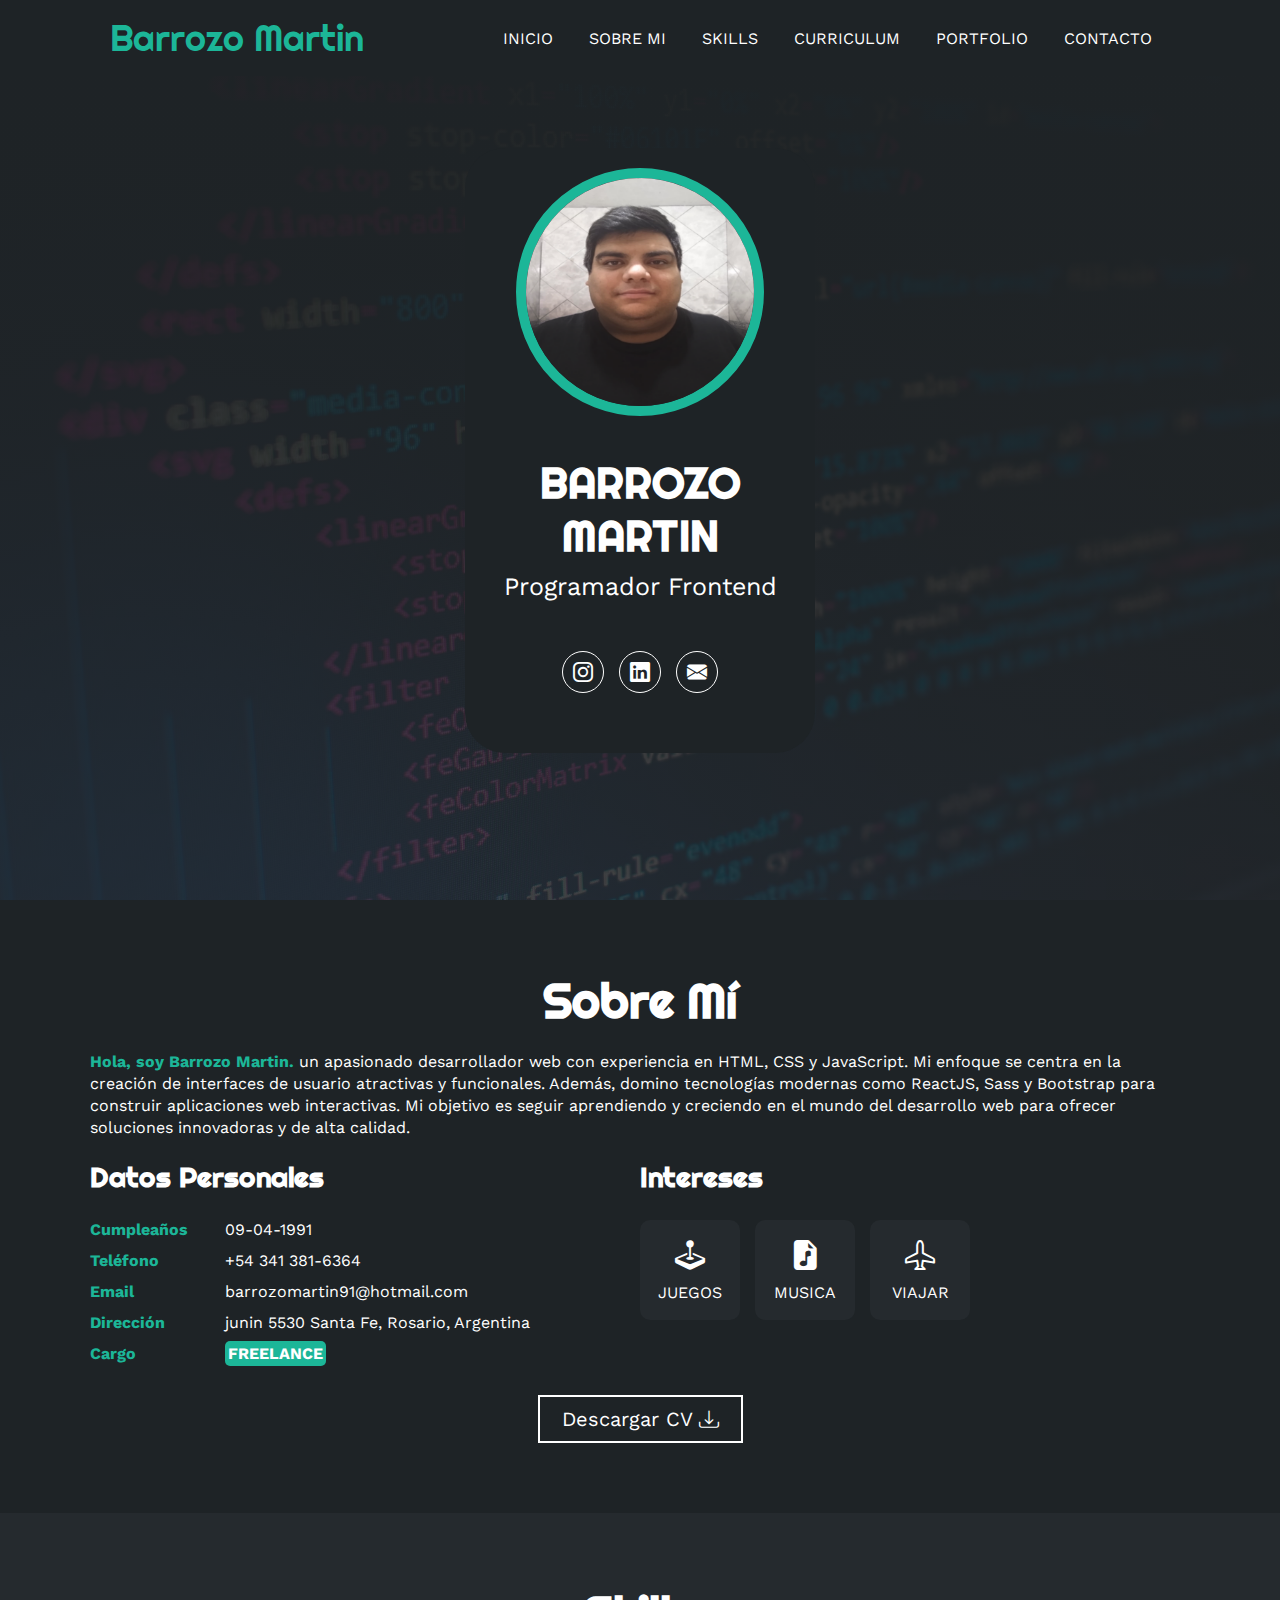
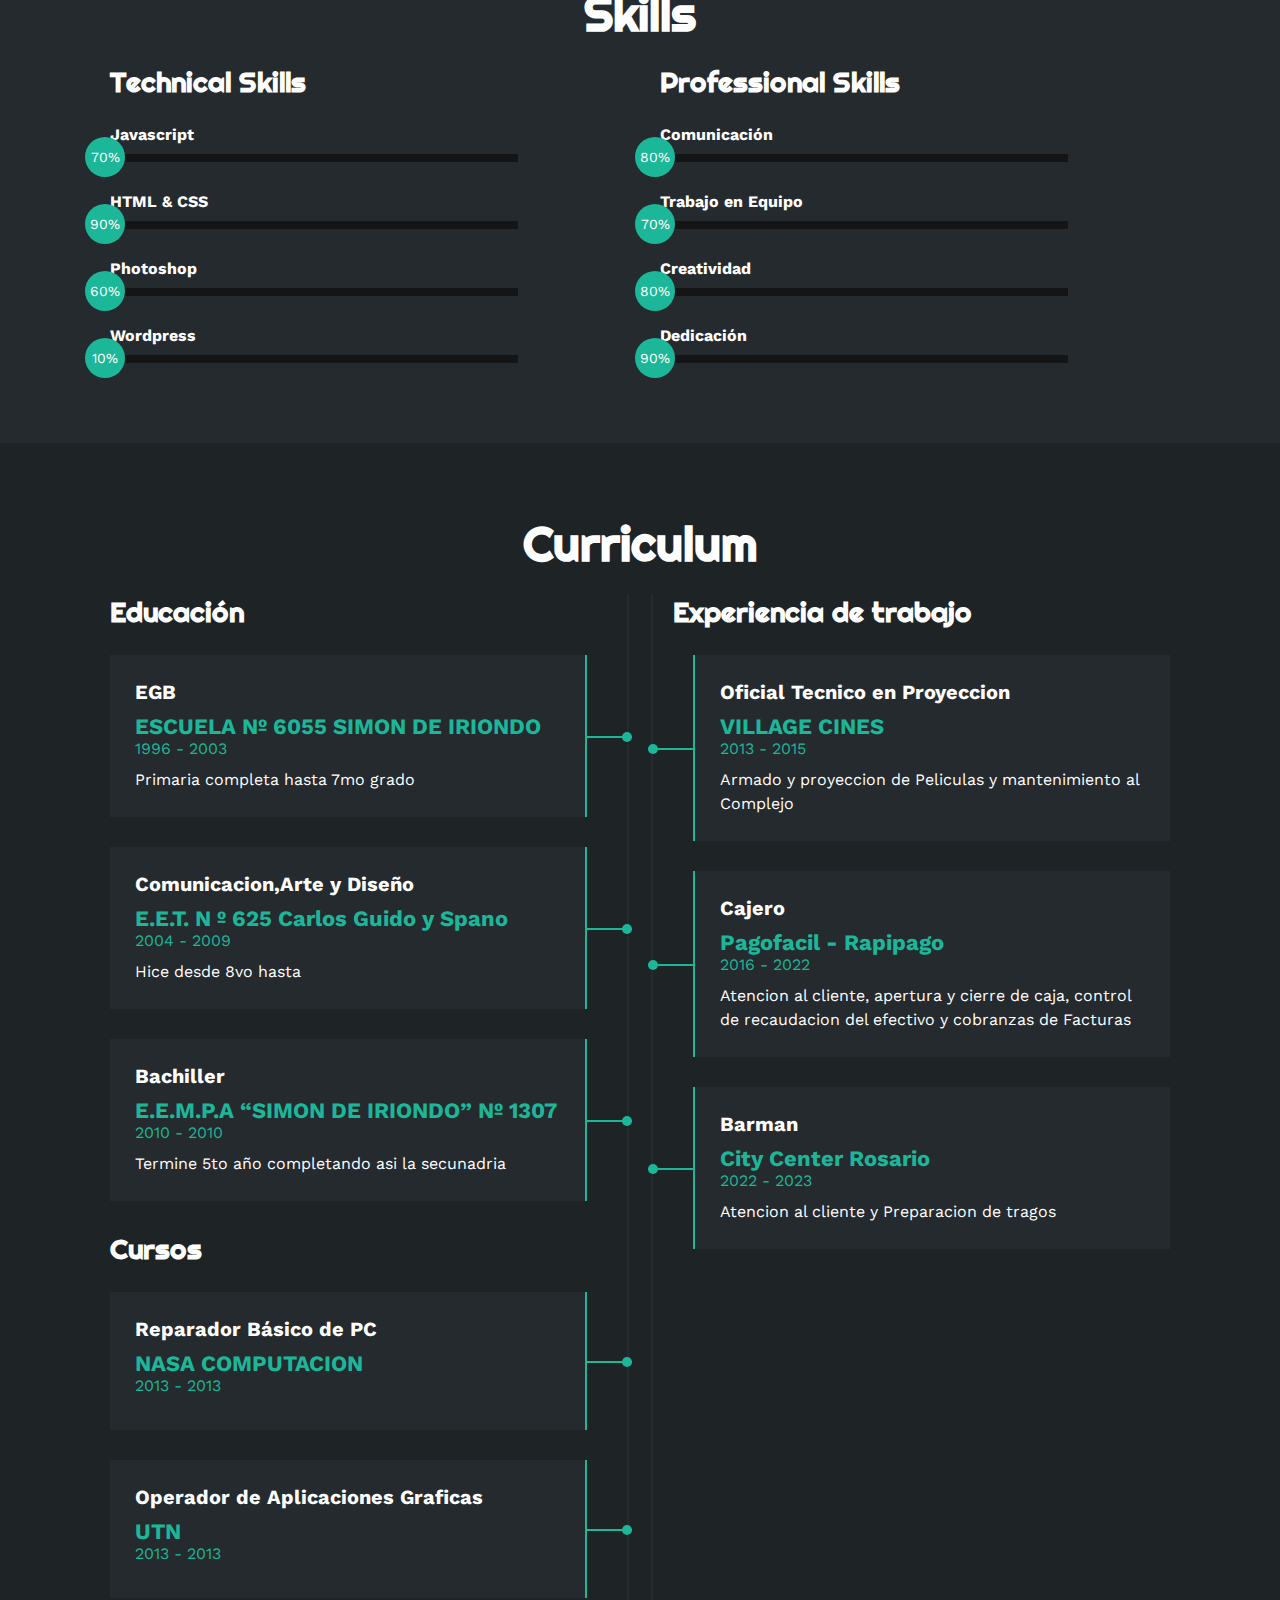
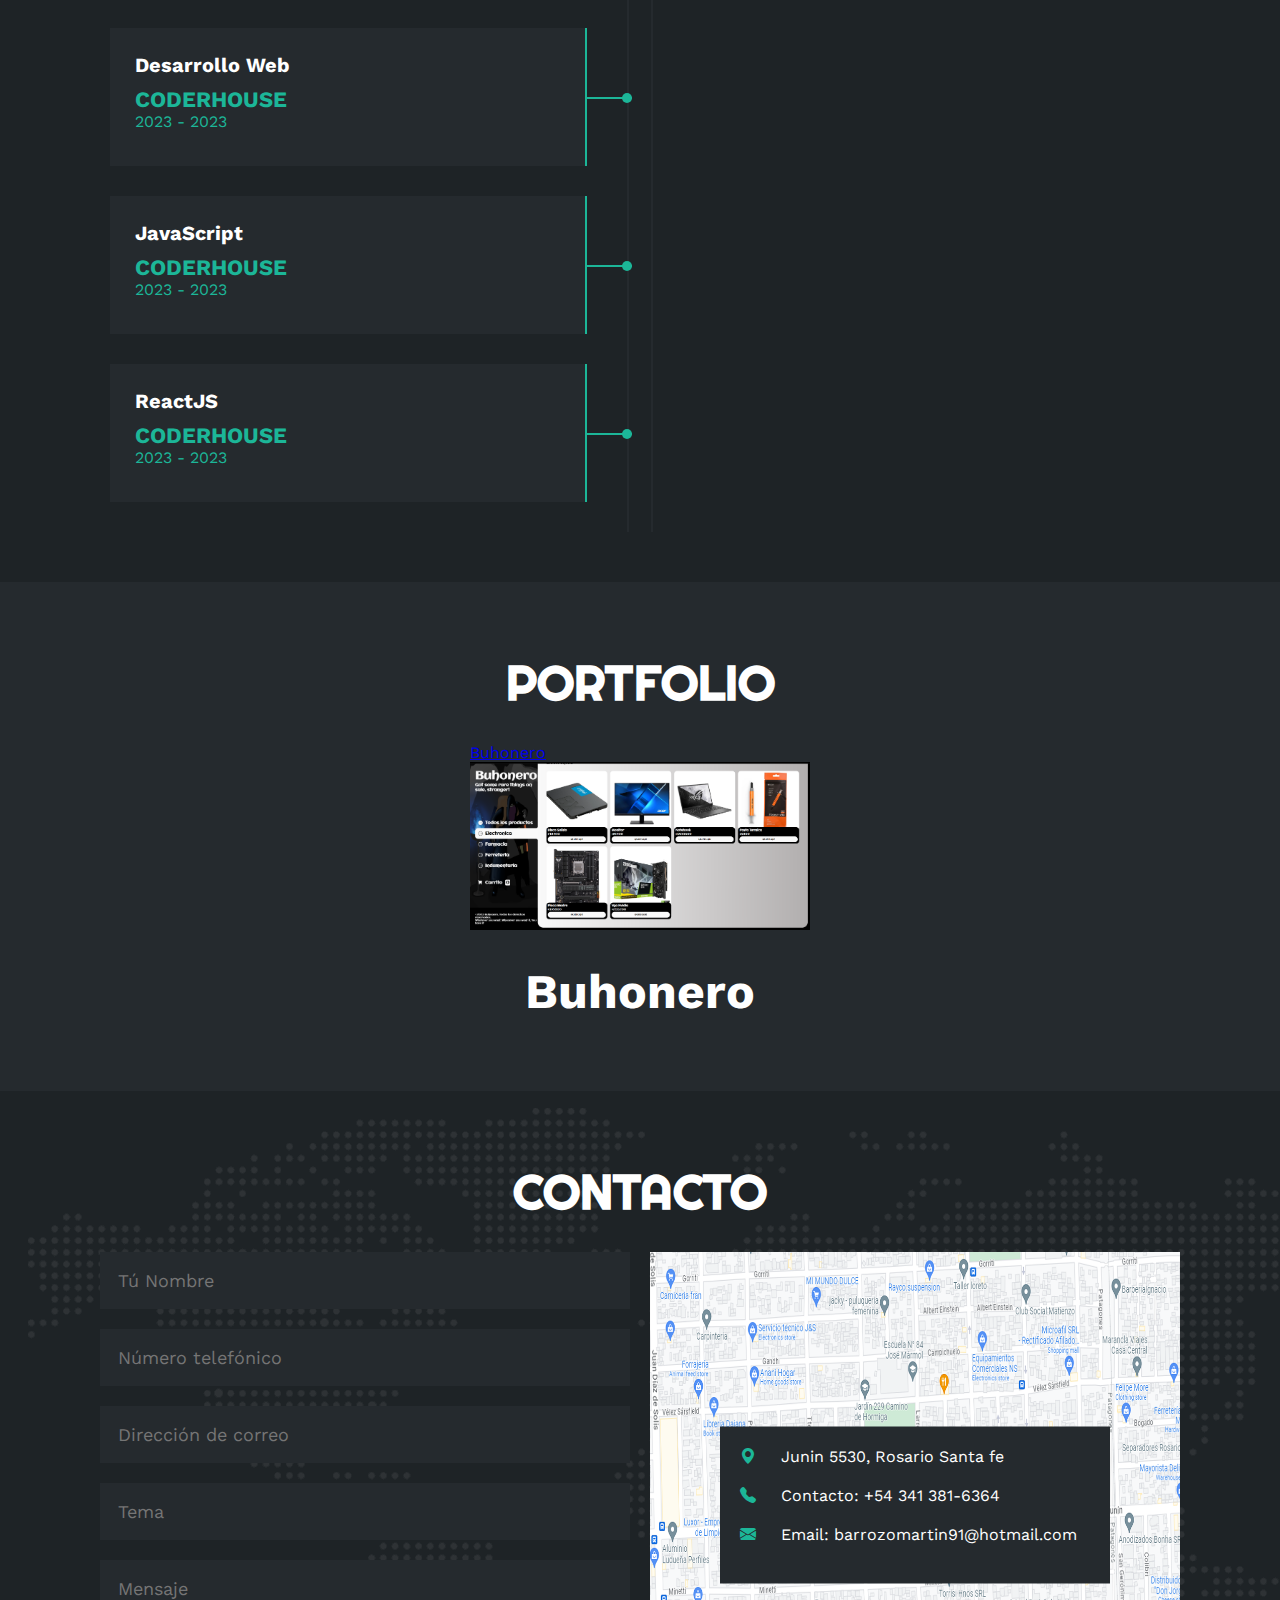
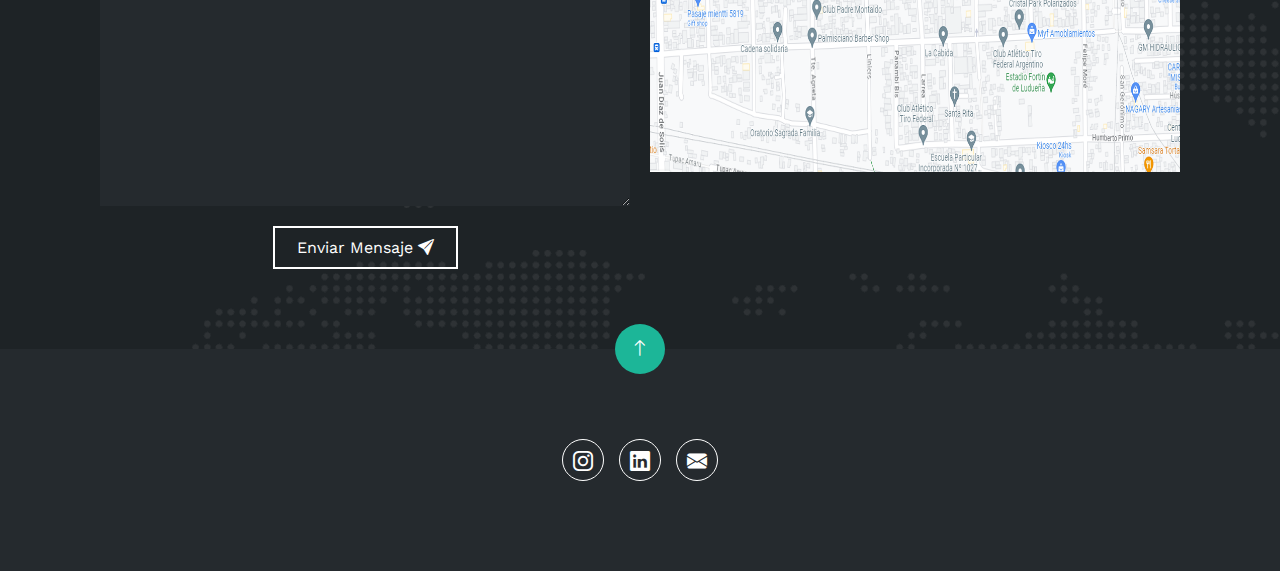
==== index.html @ acef8a57 "Add link Portfolio" ====
<!DOCTYPE html>
<html lang="es">
<head>
    <meta charset="UTF-8">
    <meta http-equiv="X-UA-Compatible" content="IE=edge">
    <meta name="viewport" content="width=device-width, initial-scale=1.0">
    <link rel="stylesheet" href="https://cdn.jsdelivr.net/npm/bootstrap-icons@1.11.1/font/bootstrap-icons.css">
    <title>Portfolio | Barrozo Martin</title>
    <link rel="stylesheet" href="estilo.css">
</head>
<body>
    <!-- MENU ENCABEZADO -->
    <div class="contenedor-header">
        <header>
            <div class="logo">
                <a href="#">Barrozo Martin</a>
            </div>
            <nav id="nav">
                <ul>
                    <li><a href="#inicio" onclick="seleccionar()">INICIO</a></li>
                    <li><a href="#sobremi" onclick="seleccionar()">SOBRE MI</a></li>
                    <li><a href="#skills" onclick="seleccionar()">SKILLS</a></li>
                    <li><a href="#curriculum" onclick="seleccionar()">CURRICULUM</a></li>
                    <li><a href="#portfolio" onclick="seleccionar()">PORTFOLIO</a></li>
                    <li><a href="#contacto" onclick="seleccionar()">CONTACTO</a></li>
                </ul>
            </nav>
            <div class="nav-responsive" onclick="mostrarOcultarMenu()">
                <i class="bi bi-list"></i>
            </div>
        </header>
    </div>

    <!-- SECCION INICIO -->
    <section id="inicio" class="inicio">
        <div class="contenido-banner">
            <div class="contenedor-img">
                <img src="images/Perfil/foto.png" alt="">
            </div>
            <h1>BARROZO MARTIN</h1>
            <h2>Programador Frontend</h2>
            <div class="redes">
                <a href="https://www.instagram.com/barrozo.martin91/?igshid=OGQ5ZDc2ODk2ZA%3D%3D"><i class="bi bi-instagram"></i></a>
                <a href="https://www.linkedin.com/in/martin-barrozo-b44217213/"><i class="bi bi-linkedin"></i></a>
                <a href="mailto:barrozomartin91@hotmail.com"><i class="bi bi-envelope-fill"></i></a>
            </div>
        </div>
    </section>

    <!-- SECCION SOBRE MI -->
    <section id="sobremi" class="sobremi">
        <div class="contenido-seccion">
            <h2>Sobre Mí</h2>
    
            <p>
                <span>Hola, soy Barrozo Martin.</span> un apasionado desarrollador web con experiencia en HTML, CSS y JavaScript. Mi enfoque se centra en la creación de interfaces de usuario atractivas y funcionales. 
                Además, domino tecnologías modernas como ReactJS, Sass y Bootstrap para construir aplicaciones web interactivas. 
                Mi objetivo es seguir aprendiendo y creciendo en el mundo del desarrollo web para ofrecer soluciones innovadoras y de alta calidad.
              </p>
            <div class="fila">
                <!-- datos personales -->
                <div class="col">
                    <h3>Datos Personales</h3>
                    <ul>
                        <li>
                            <strong>Cumpleaños</strong>
                            09-04-1991
                        </li>
                        <li>
                            <strong>Teléfono</strong>
                            +54 341 381-6364
                        </li>
                        <li>
                            <strong>Email</strong>
                            barrozomartin91@hotmail.com
                        </li>
                        <li>
                            <strong>Dirección</strong>
                            junin 5530 Santa Fe, Rosario, Argentina
                        </li>
                        <li>
                            <strong>Cargo</strong>
                            <span>FREELANCE</span>
                        </li>
                    </ul>
                </div>

                <!-- intereses -->
                <div class="col">
                    <h3>Intereses</h3>
                    <div class="contenedor-intereses">
                        <div class="interes">
                            <i class="bi bi-joystick"></i>
                            <span>JUEGOS</span>
                        </div>
                        <div class="interes">
                            <i class="bi bi-file-earmark-music-fill"></i>
                            <span>MUSICA</span>
                        </div>
                        <div class="interes">
                            <i class="bi bi-airplane"></i>
                            <span>VIAJAR</span>
                        </div>
                        
                    </div>
                </div>
            </div>
            <button>
                <a href="./source/CURRICULUM VITAE BARROZO MARTIN.pdf" download=""> Descargar CV <i class="bi bi-download"></i></a>
                <span class="overlay"></span>
            </button>
        </div>
    </section>

    <!-- SECCION SKILLS -->
    <section class="skills" id="skills">
        <div class="contenido-seccion">
            <h2>Skills</h2>
            <div class="fila">
                <!-- Technical Skill -->

                
                <div class="col">
                    <h3>Technical Skills</h3>
                    <div class="skill">
                        <span>Javascript</span>
                        <div class="barra-skill">
                            <div class="progreso" data-porcentaje="70">
                                <span>70%</span>
                            </div>
                        </div>
                    </div>
                    <div class="skill">
                        <span>HTML & CSS</span>
                        <div class="barra-skill">
                            <div class="progreso" data-porcentaje="90">
                                <span>90%</span>
                            </div>
                        </div>
                    </div>
                    <div class="skill">
                        <span>Photoshop</span>
                        <div class="barra-skill">
                            <div class="progreso" data-porcentaje="60">
                                <span>60%</span>
                            </div>
                        </div>
                    </div>
                    <div class="skill">
                        <span>Wordpress</span>
                        <div class="barra-skill">
                            <div class="progreso" data-porcentaje="10">
                                <span>10%</span>
                            </div>
                        </div>
                    </div>

                </div>
                <!-- Professional Skills -->
                <div class="col">
                    <h3>Professional Skills</h3>
                    <div class="skill">
                        <span>Comunicación</span>
                        <div class="barra-skill">
                            <div class="progreso" data-porcentaje="80">
                                <span>80%</span>
                            </div>
                        </div>
                    </div>
                    <div class="skill">
                        <span>Trabajo en Equipo</span>
                        <div class="barra-skill">
                            <div class="progreso" data-porcentaje="70">
                                <span>70%</span>
                            </div>
                        </div>
                    </div>
                    <div class="skill">
                        <span>Creatividad</span>
                        <div class="barra-skill">
                            <div class="progreso" data-porcentaje="80">
                                <span>80%</span>
                            </div>
                        </div>
                    </div>
                    <div class="skill">
                        <span>Dedicación</span>
                        <div class="barra-skill">
                            <div class="progreso" data-porcentaje="90">
                                <span>90%</span>
                            </div>
                        </div>
                    </div>
                </div>
            </div>
        </div>
    </section>

    <!-- SECCION CURRICULUM -->
    <section id="curriculum" class="curriculum">
        <div class="contenido-seccion">
            <h2>Curriculum</h2>
            <div class="fila">
                <div class="col izquierda">
                    <h3>Educación</h3>
                    <div class="item izq">
                        <h4>EGB</h4>
                        <span class="casa">ESCUELA Nº 6055 SIMON DE IRIONDO</span>
                        <span class="fecha">1996 - 2003</span>
                        <p>Primaria completa hasta 7mo grado</p>
                        <div class="conectori">
                            <div class="circuloi"></div>
                        </div>
                    </div>
                    <div class="item izq">
                        <h4>Comunicacion,Arte y Diseño</h4>
                        <span class="casa">E.E.T. N º 625 Carlos Guido y Spano</span>
                        <span class="fecha">2004 - 2009</span>
                        <p>Hice desde 8vo hasta</p>
                        <div class="conectori">
                            <div class="circuloi"></div>
                        </div>
                    </div>
                    <div class="item izq">
                        <h4>Bachiller</h4>
                        <span class="casa">E.E.M.P.A “SIMON DE IRIONDO” Nº 1307</span>
                        <span class="fecha">2010 - 2010</span>
                        <p>Termine 5to año completando asi la secunadria</p>
                        <div class="conectori">
                            <div class="circuloi"></div>
                        </div>
                    </div>
                    <h3>Cursos</h3>
                    <div class="item izq">
                        <h4>Reparador Básico de PC</h4>
                        <span class="casa">NASA COMPUTACION</span>
                        <span class="fecha">2013 - 2013</span>
                        <div class="conectori">
                            <div class="circuloi"></div>
                        </div>
                    </div>

                    <div class="item izq">
                        <h4>Operador de Aplicaciones Graficas</h4>
                        <span class="casa">UTN</span>
                        <span class="fecha">2013 - 2013</span>
                        <div class="conectori">
                            <div class="circuloi"></div>
                        </div>
                    </div>
                    <div class="item izq">
                        <h4>Desarrollo Web</h4>
                        <span class="casa">CODERHOUSE</span>
                        <span class="fecha">2023 - 2023</span>
                        <div class="conectori">
                            <div class="circuloi"></div>
                        </div>
                    </div>
                    <div class="item izq">
                        <h4>JavaScript</h4>
                        <span class="casa">CODERHOUSE</span>
                        <span class="fecha">2023 - 2023</span>
                        <div class="conectori">
                            <div class="circuloi"></div>
                        </div>
                    </div>
                    <div class="item izq">
                        <h4>ReactJS</h4>
                        <span class="casa">CODERHOUSE</span>
                        <span class="fecha">2023 - 2023</span>
                        <div class="conectori">
                            <div class="circuloi"></div>
                        </div>
                    </div>
                </div>

                <div class="col derecha">
                    <h3>Experiencia de trabajo</h3>
                    <div class="item der">
                        <h4>Oficial Tecnico en Proyeccion</h4>
                        <span class="casa">VILLAGE CINES</span>
                        <span class="fecha">2013 - 2015</span>
                        <p>Armado y proyeccion de Peliculas y
                            mantenimiento al Complejo</p>
                        <div class="conectord">
                            <div class="circulod"></div>
                        </div>
                    </div>
                    <div class="item der">
                        <h4>Cajero</h4>
                        <span class="casa">Pagofacil - Rapipago</span>
                        <span class="fecha">2016 - 2022</span>
                        <p>Atencion al cliente, apertura y cierre de caja,
                            control de recaudacion del efectivo y
                            cobranzas de Facturas
                        </p>
                        <div class="conectord">
                            <div class="circulod"></div>
                        </div>
                    </div>
                    <div class="item der">
                        <h4>Barman</h4>
                        <span class="casa">City Center Rosario</span>
                        <span class="fecha">2022 - 2023</span>
                        <p>Atencion al cliente y Preparacion de tragos</p>
                        <div class="conectord">
                            <div class="circulod"></div>
                        </div>
                    </div>
                </div>
            </div>
        </div>
    </section>

    <!-- SECCION PORTFOLIO -->
    <section id="portfolio" class="portfolio">
        <div class="contenido-seccion">
            <h2>PORTFOLIO</h2>
            <div class="galeria">
                <div class="proyecto">
                    <a href="http://buhonero.infinityfreeapp.com/">Buhonero</a>
                        <img src="images/portfolio/Buhonero.png" alt="buhonero e-commerce">

                    <div class="overlay">
                        <h3>e-commerce el "Buhonero"</h3>
                        <p>Screen Capture</p>
                    </div>
                </div>
            </div>
            <h2><a href="http://buhonero.infinityfreeapp.com/">Buhonero</a></h2>
        </div>
    </section>
                <!-- <div class="proyecto">
                    <img src="img/p2.jpg" alt="">
                    <div class="overlay">
                        <h3>Diseño Creativo</h3>
                        <p>Fotografía</p>
                    </div>
                </div>
                <div class="proyecto">
                    <img src="img/p3.jpg" alt="">
                    <div class="overlay">
                        <h3>Diseño Creativo</h3>
                        <p>Fotografía</p>
                    </div>
                </div>
                <div class="proyecto">
                    <img src="img/p4.jpg" alt="">
                    <div class="overlay">
                        <h3>Diseño Creativo</h3>
                        <p>Fotografía</p>
                    </div>
                </div>
                <div class="proyecto">
                    <img src="img/p5.jpg" alt="">
                    <div class="overlay">
                        <h3>Diseño Creativo</h3>
                        <p>Fotografía</p>
                    </div>
                </div>
                <div class="proyecto">
                    <img src="img/p6.jpg" alt="">
                    <div class="overlay">
                        <h3>Diseño Creativo</h3>
                        <p>Fotografía</p>
                    </div>
                </div>
            </div>
        </div> >--!
        

    <!-- SECCION CONTACTO -->
    <section id="contacto" class="contacto">
        <div class="contenido-seccion">
            <h2>CONTACTO</h2>
            <div class="fila">
                <!-- Formulario -->
                <div class="col">
                    <input type="text" placeholder="Tú Nombre">
                    <input type="text" placeholder="Número telefónico">
                    <input type="text" placeholder="Dirección de correo">
                    <input type="text" placeholder="Tema">
                    <textarea name="" id="" cols="30" rows="10" placeholder="Mensaje"></textarea>
                    <button>
                        Enviar Mensaje <i class="bi bi-send-fill"></i>
                        <span class="overlay"></span>
                    </button>
                </div>
                <!-- Mapa -->
                <div class="col">
                    <img src="images/background/ubicacion.png" alt="">
                    <div class="info">
                        <ul>
                            <li>
                                <i class="bi bi-geo-alt-fill"></i>
                                Junin 5530, Rosario Santa fe
                            </li>
                            <li>
                                <i class="bi bi-telephone-fill"></i>
                                Contacto: +54 341 381-6364
                            </li>
                            <li>
                                <i class="bi bi-envelope-fill"></i>
                                Email: barrozomartin91@hotmail.com
                            </li>
                        </ul>
                    </div>
                </div>
            </div>
        </div>
    </section>

    <!-- footer -->
    <footer>
        <a href="#inicio" class="arriba">
            <i class="bi bi-arrow-up"></i>
        </a>
        
        <div class="redes">
            <a href="https://www.instagram.com/barrozo.martin91/?igshid=OGQ5ZDc2ODk2ZA%3D%3D"><i class="bi bi-instagram"></i></a>
            <a href="https://www.linkedin.com/in/martin-barrozo-b44217213/"><i class="bi bi-linkedin"></i></a>
            <a href="mailto:barrozomartin91@hotmail.com"><i class="bi bi-envelope-fill"></i></a>
        </div>
    </footer>

    <script src="script.js"></script>
</body>
</html>
---- estilo.css ----
@import url('https://fonts.googleapis.com/css2?family=Righteous&family=Work+Sans:wght@100;300;400;600;800&display=swap');
*{
    box-sizing: border-box;
    font-family: 'Work Sans';
    margin: 0;
    padding: 0;
}
button a{
    text-decoration: none;
    color: #fff;
}

html{
    /* me permite deslizar cuando hago clic en los links del menu */
    scroll-behavior: smooth;
}
/* MENU */
.contenedor-header{
    background: #1e2326;
    position: fixed;
    width: 100%;
    top: 0;
    left: 0;
    z-index: 99;
}
.contenedor-header header{
    max-width: 1100px;
    margin: auto;
    display: flex;
    justify-content: space-between;
    align-items: center;
    padding: 15px 20px;
}
.contenedor-header header .logo a{
    font-family: 'Righteous';
    font-size: 36px;
    color: #1CB698;
    text-decoration: none;
}
.contenedor-header header ul{
    display: flex;
    list-style: none;
}
.contenedor-header header nav ul li a{
    text-align: none;
    color: #fff;
    margin: 0 15px;
    padding: 3px;
    transition: .5s;
    text-decoration: none;
}
.contenedor-header header nav ul li a:hover{
    color: #1CB698;
}
.nav-responsive{
    background-color: #1CB698;
    color:#fff;
    padding: 5px 10px;
    border-radius: 5px;
    cursor: pointer;
    display: none;
}
/* SECCION INICIO */
.inicio{
    background: linear-gradient(to top, rgba(30,35,38,.8), rgba(30,35,38,1)),
    url(images/background/fondo\ programador.avif);
    background-size: cover;
    height: 100vh;
    color: #fff;
    display: flex;
    align-items: center;
}
.inicio .contenido-banner{
    padding: 20px;
    background-color: #1e2326;
    max-width: 350px;
    margin: auto;
    text-align: center;
    border-radius: 40px;
}
.inicio .contenido-banner img{
    margin-top: 40px;
    border: 10px solid #1CB698;
    display: block;
    width: 80%;
    margin: auto;
    border-radius: 100%;
}
.inicio .contenido-banner h1{
    margin-top: 40px;
    font-size: 42px;
    font-family: 'Righteous';
}
.inicio .contenido-banner h2{
    margin: 10px;
    font-size: 25px;
    font-weight: normal;
}
.inicio .contenido-banner .redes a{
    color: #fff;
    display: inline-block;
    text-decoration: none;
    border: 1px solid #fff;
    border-radius: 100%;
    width: 42px;
    height: 42px;
    line-height: 42px;
    margin: 40px 5px;
    font-size: 20px;
    transition: .3s;
}
.inicio .contenido-banner .redes a:hover{
    background-color: #1CB698;
}
.sobremi{
    background-color: #1e2326;
    color: #fff;
    padding: 50px 20px;
}
.sobremi .contenido-seccion{
    max-width: 1100px;
    margin: auto;
}
.sobremi h2{
    font-size: 48px;
    font-family: 'Righteous';
    text-align: center;
    padding: 20px 0;

}
.sobremi .contenido-seccion p{
    font: 18px;
    line-height: 22px;
    margin-bottom: 20px;
}
.sobremi .contenido-seccion p span{
    color: #1CB698;
    font-weight: bold;
}
.sobremi .fila{
    display: flex;
}
.sobremi .fila .col
{
    width: 50%;
}
.sobremi .fila .col h3{
    font-size: 28px;
    font-family: 'Righteous';
    margin-bottom: 25px;
}
.sobremi .fila .col ul{
    list-style: none;
}
.sobremi .fila .col ul li{
    margin: 12px 0;
}
.sobremi .fila .col ul li strong{
    display: inline-block;
    color: #1CB698;
    width: 130px;
}
.sobremi .fila .col ul li span{
    background-color: #1CB698;
    padding: 3px;
    font-weight: bold;
    border-radius: 5px;
}
.sobremi .fila .col .contenedor-intereses{
    display: flex;
    flex-wrap: wrap;
}
.sobremi .fila .col .contenedor-intereses .interes{
    width: 100px;
    height: 100px;
    background-color: #252A2E;
    border-radius: 10px;
    margin: 0 15px 15px 0;
    display: flex;
    flex-direction: column;
    align-items: center;
    justify-content: center;
    transition: .3s;
}.sobremi .fila .col .contenedor-intereses .interes:hover{
    background-color: #1CB698;
}
.sobremi .fila .col .contenedor-intereses .interes i{
    font-size: 30px;
    margin-bottom: 10px;
}
.sobremi button{
    cursor: pointer;
    background-color: transparent;
    border: 2px solid #fff;
    width: fit-content;
    display: block;
    margin: 20px auto;
    padding: 10px 22px;
    font-size: 20px;
    color: #fff;
    position: relative;
    z-index: 10;

}
.sobremi button .overlay{
    position: absolute;
    top: 0;
    left: 0;
    width: 0;
    height: 100%;
    background-color: #1CB698;
    z-index: -1;
    transition: 1s;
}
.sobremi button:hover .overlay{
    width: 100%;
}
/* SECCION SKILLS*/
.skills{
    background-color: #252A2E;
    color: #fff;
    padding: 50px 20px;
}
.skills .contenido-seccion{
    max-width: 1100px;
    margin: auto;
}
.skills h2{
    font-size: 48px;
    font-family: 'Righteous';
    text-align: center;
    padding: 20px 0;

}
.skills .fila{
    display: flex;
}
.skills .fila .col{
    width: 50%;
    padding: 0 20px;
}
.skills .fila .col h3{
    font-size: 28px;
    font-family: 'Righteous';
    margin-bottom: 25px;
}
.skills .skill > span{
    font-weight: bold;
    display: block;
    margin-bottom: 10px;
}
.skills .skill .barra-skill{
    height: 8px;
    width: 80%;
    background-color: #131517;
    position: relative;
    margin-bottom: 30px;
}
.skills .skill .progreso{
    background-color: #1CB698;
    position: absolute;
    top: 0;
    left: 0;
    height: 8px;
}
.skills .skill .barra-skill span{
    position: absolute;
    height: 40px;
    width: 40px;
    background-color: #1CB698;
    border-radius: 50px;
    line-height: 40px;
    text-align: center;
    top: -17px;
    right: -15px;
    font-size: 14px;
}
/* Estas clases se agregaran dinamicamente mediante javascript */
.skills .skill .javascript{
    width: 0%;
    animation: 2s javascript forwards;
}
@keyframes javascript {
    0%{width: 0%;}
    100%{width: 75%;}
}

.skills .skill .htmlcss{
    width: 0%;
    animation: 2s htmlcss forwards;
}
@keyframes htmlcss {
    0%{width: 0%;}
    100%{width: 89%;}
}

.skills .skill .photoshop{
    width: 0%;
    animation: 2s photoshop forwards;
}
@keyframes photoshop {
    0%{width: 0%;}
    100%{width: 95%;}
}

.skills .skill .wordpress{
    width: 0%;
    animation: 2s wordpress forwards;
}
@keyframes wordpress {
    0%{width: 0%;}
    100%{width: 81%;}
}

.skills .skill .drupal{
    width: 0%;
    animation: 2s drupal forwards;
}
@keyframes drupal {
    0%{width: 0%;}
    100%{width: 55%;}
}

.skills .skill .comunicacion{
    width: 0%;
    animation: 2s comunicacion forwards;
}
@keyframes comunicacion {
    0%{width: 0%;}
    100%{width: 80%;}
}

.skills .skill .trabajo{
    width: 0%;
    animation: 2s trabajo forwards;
}
@keyframes trabajo {
    0%{width: 0%;}
    100%{width: 70%;}
}

.skills .skill .creatividad{
    width: 0%;
    animation: 2s creatividad forwards;
}
@keyframes creatividad {
    0%{width: 0%;}
    100%{width: 99%;}
}

.skills .skill .dedicacion{
    width: 0%;
    animation: 2s dedicacion forwards;
}
@keyframes dedicacion {
    0%{width: 0%;}
    100%{width: 65%;}
}

.skills .skill .proyect{
    width: 0%;
    animation: 2s proyect forwards;
}
@keyframes proyect {
    0%{width: 0%;}
    100%{width: 94%;}
}
/* SECCION CURRICULUM */
.curriculum{
    background-color: #1e2326;
    color: #fff;
    padding: 50px 20px;
}
.curriculum .contenido-seccion{
    max-width: 1100px;
    margin: auto;
}
.curriculum h2{
    font-size: 48px;
    font-family: 'Righteous';
    text-align: center;
    padding: 20px 0;

}
.curriculum .fila{
    display: flex;
    justify-content: space-between;
}
.curriculum .fila .col{
    width: 49%;
    padding: 0 20px;
}
.curriculum .fila .col h3{
    font-size: 28px;
    font-family: 'Righteous';
    margin-bottom: 25px;
}
.curriculum .fila .izquierda{
    border-right: 2px solid #252A2E;
}
.curriculum .fila .derecha{
    border-left: 2px solid #252A2E;
}
.curriculum .fila .item{
    padding: 25px;
    margin-bottom: 30px;
    background-color: #252A2E;
    position: relative;
}
.curriculum .fila .item h4{
    font-size: 20px;
    margin-bottom: 10px;
}
.curriculum .fila .item .casa{
    color: #1CB698;
    font-size: 22px;
    font-weight: bold;
    display: block;
}
.curriculum .fila .item .fecha{
    display: block;
    color: #1CB698;
    margin-bottom: 10px;
}
.curriculum .fila .item p{
    line-height: 24px;
}
.curriculum .fila .izq{
    border-right: 2px solid #1CB698;
    margin-right: 20px;
}
.curriculum .fila .der{
    border-left: 2px solid #1CB698;
    margin-left: 20px;
}
.curriculum .fila .item .conectori{
    height: 2px;
    background-color: #1CB698;
    width: 47px;
    position: absolute;
    top: 50%;
    right: -47px;
    z-index: 5;
}
.curriculum .fila .item .conectori .circuloi{
    display: block;
    height: 10px;
    width: 10px;
    border-radius: 50%;
    background-color: #1CB698;
    float: right;
    position: relative;
    bottom: 4px;
}
.curriculum .fila .item .conectord{
    height: 2px;
    background-color: #1CB698;
    width: 47px;
    position: absolute;
    top: 50%;
    left: -47px;
    z-index: 5;
}
.curriculum .fila .item .conectord .circulod{
    display: block;
    height: 10px;
    width: 10px;
    border-radius: 50%;
    background-color: #1CB698;
    float: left;
    position: relative;
    bottom: 4px;
}
/* SECCION PORTFOLIO */
.portfolio{
    background-color: #252A2E;
    color: #fff;
    padding: 50px 20px;
}
.portfolio .contenido-seccion{
    max-width: 1100px;
    margin: auto;
}
.portfolio h2{
    font-size: 48px;
    font-family: 'Righteous';
    text-align: center;
    padding: 20px 0;

}

.portfolio h2 a {
    text-decoration: none;
    color: #fff;
}

.portfolio .galeria{
    display: flex;
    flex-wrap: wrap;
    justify-content: space-around;
}
.portfolio .galeria .proyecto{
    position: relative;
    max-width: 340px;
    height: fit-content;
    margin: 10px;
    cursor: pointer;
}
.portfolio .galeria .proyecto img{
    width: 100%;
    display: block;
}
.portfolio .galeria .proyecto .overlay{
    position: absolute;
    top: 0;
    width: 100%;
    height: 100%;
    text-align: center;
    background: linear-gradient(rgba(28,182,152,.8), rgba(28,182,152,.8));
    display: flex;
    flex-direction: column;
    justify-content: center;
    transition: 1s;
    font-size: 18px;
    letter-spacing: 3px;
    opacity: 0;
}
.portfolio .galeria .proyecto .overlay h3{
    margin-bottom: 20px;
    transition: 1s;
}
.portfolio .galeria .proyecto .overlay:hover{
    opacity: 1;
}
.portfolio .galeria .proyecto .overlay:hover h3{
    margin-bottom: 0px;
}
/* SECCION CONTACTO */
.contacto{
    background-image: url(images/background/contact_bg.png);
    background-color: #1e2326;
    color: #fff;
    padding: 50px 0;
}
.contacto .contenido-seccion{
    max-width: 1100px;
    margin: auto;
}
.contacto h2{
    font-size: 48px;
    font-family: 'Righteous';
    text-align: center;
    padding: 20px 0;
}
.contacto .fila{
    display: flex;
}
.contacto .col{
    width: 50%;
    padding: 10px;
    position: relative;
}
.contacto .col input, .contacto .col textarea{
    display: block;
    width: 100%;
    padding: 18px;
    border: none;
    margin-bottom: 20px;
    background-color: #252A2E;
    color: #fff;
    font-size: 18px;
}
.contacto button{
    cursor: pointer;
    background-color: transparent;
    border: 2px solid #fff;
    width: fit-content;
    display: block;
    margin: 20px auto;
    padding: 10px 22px;
    font-size: 16px;
    color: #fff;
    position: relative;
    z-index: 10;
}
.contacto button .overlay{
    position: absolute;
    top: 0;
    left: 0;
    width: 0;
    height: 100%;
    background-color: #1CB698;
    z-index: -1;
    transition: 1s;
}
.contacto button:hover .overlay{
    width: 100%;
}
.contacto .col img{
    width: 100%;
}
.contacto .col .info{
    position: absolute;
    width: 390px;
    top: 40%;
    background-color: #252A2E;
    padding: 20px;
    left: 50%;
    transform: translate(-50%, -50%);
}
.contacto .col .info ul{
    list-style: none;
}
.contacto .col .info ul li{
    margin-bottom: 20px;
}
.contacto .col .info ul li i{
    color: #1CB698;
    display: inline-block;
    margin-right: 20px;
}
footer{
    background-color: #252A2E;
    color: #fff;
    padding: 50px 0 30px 0;
    text-align: center;
    position: relative;
    width: 100%;
}
footer .redes{
    margin-bottom: 20px;
}
footer .redes a{
    color: #fff;
    display: inline-block;
    text-decoration: none;
    border: 1px solid #fff;
    border-radius: 100%;
    width: 42px;
    height: 42px;
    line-height: 42px;
    margin: 40px 5px;
    font-size: 20px;
    transition: .3s;
}
footer .arriba{
    display: block;
    width: 50px;
    height: 50px;
    background-color: #1CB698;
    color: #fff;
    position: absolute;
    left: 50%;
    transform: translateX(-50%);
    top: -25px;
    border-radius: 50%;
    line-height: 50px;
    font-size: 18px;
}
/* SECCION RESPONSIVE */
@media screen and (max-width:980px){
    nav{
        display: none;
    }
    .nav-responsive{
        display: block;
    }
    nav.responsive{
        display: block;
        position: absolute;
        right: 0;
        top: 75px;
        background-color: #252A2E;
        width: 180px;
    }
    nav.responsive ul{
        display: block !important;
    }
    nav.responsive ul li{
        border-bottom: 1px solid #fff;
        padding: 10px 0;
    }
}
@media screen and (max-width:700px){
    .sobremi .fila{
        display: block;
    }
    .sobremi .fila .col{
        width: fit-content;
    }

    .skills .fila{
        display: block;
    }
    .skills .fila .col{
        width: 100%;
    }
    .skills .fila .col .barra-skill{
        width: 100%;
    }

    .curriculum .fila{
        display: block;
    }
    .curriculum .fila .col{
        width: 90%;
    }
    .curriculum .fila .derecha{
        margin-left: 20px;
    }

    .portfolio .galeria{
        display: block;
        width: 100%;
    }
    .portfolio .galeria .proyecto{
        max-width: 100%;
    }
    .portfolio .galeria .proyecto img{
        width: 100%;
    }
    .contacto .fila{
        display: block;
    }
    .contacto .fila .col{
        width: 100%;
    }
}
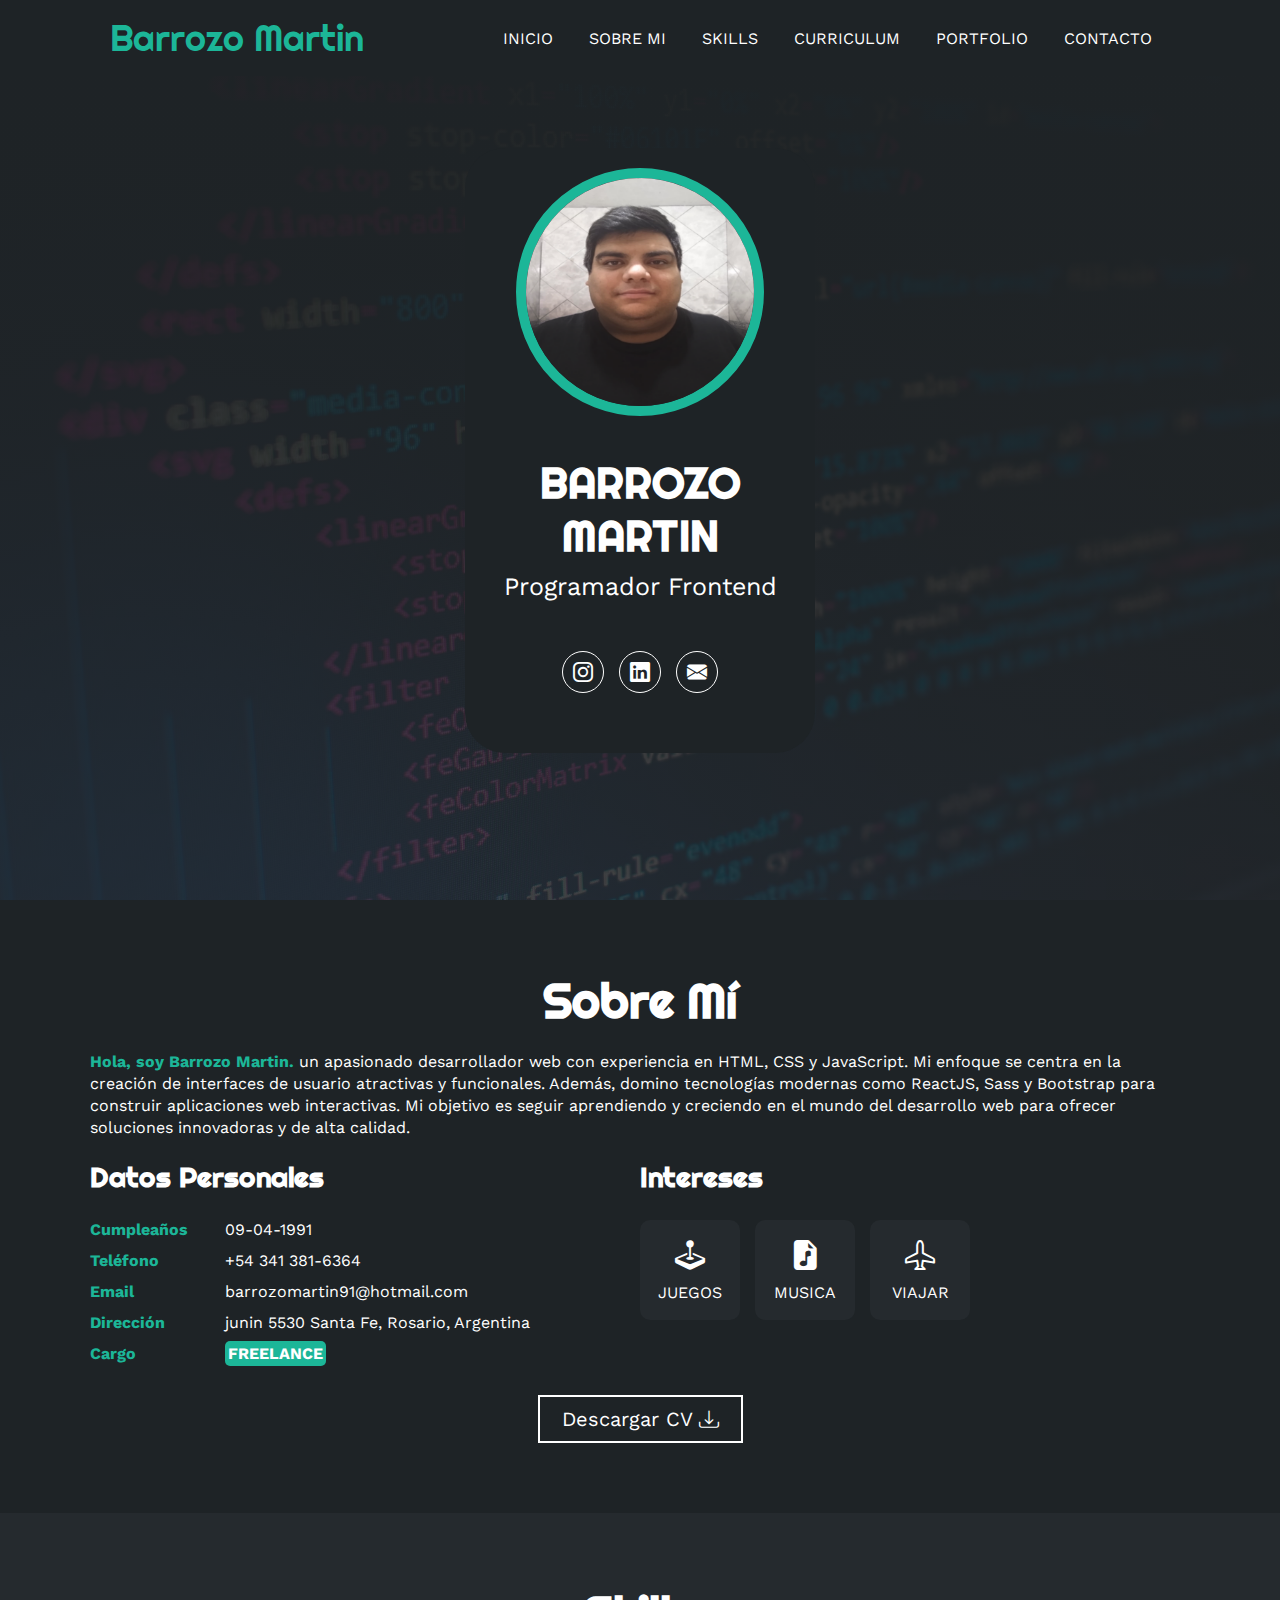
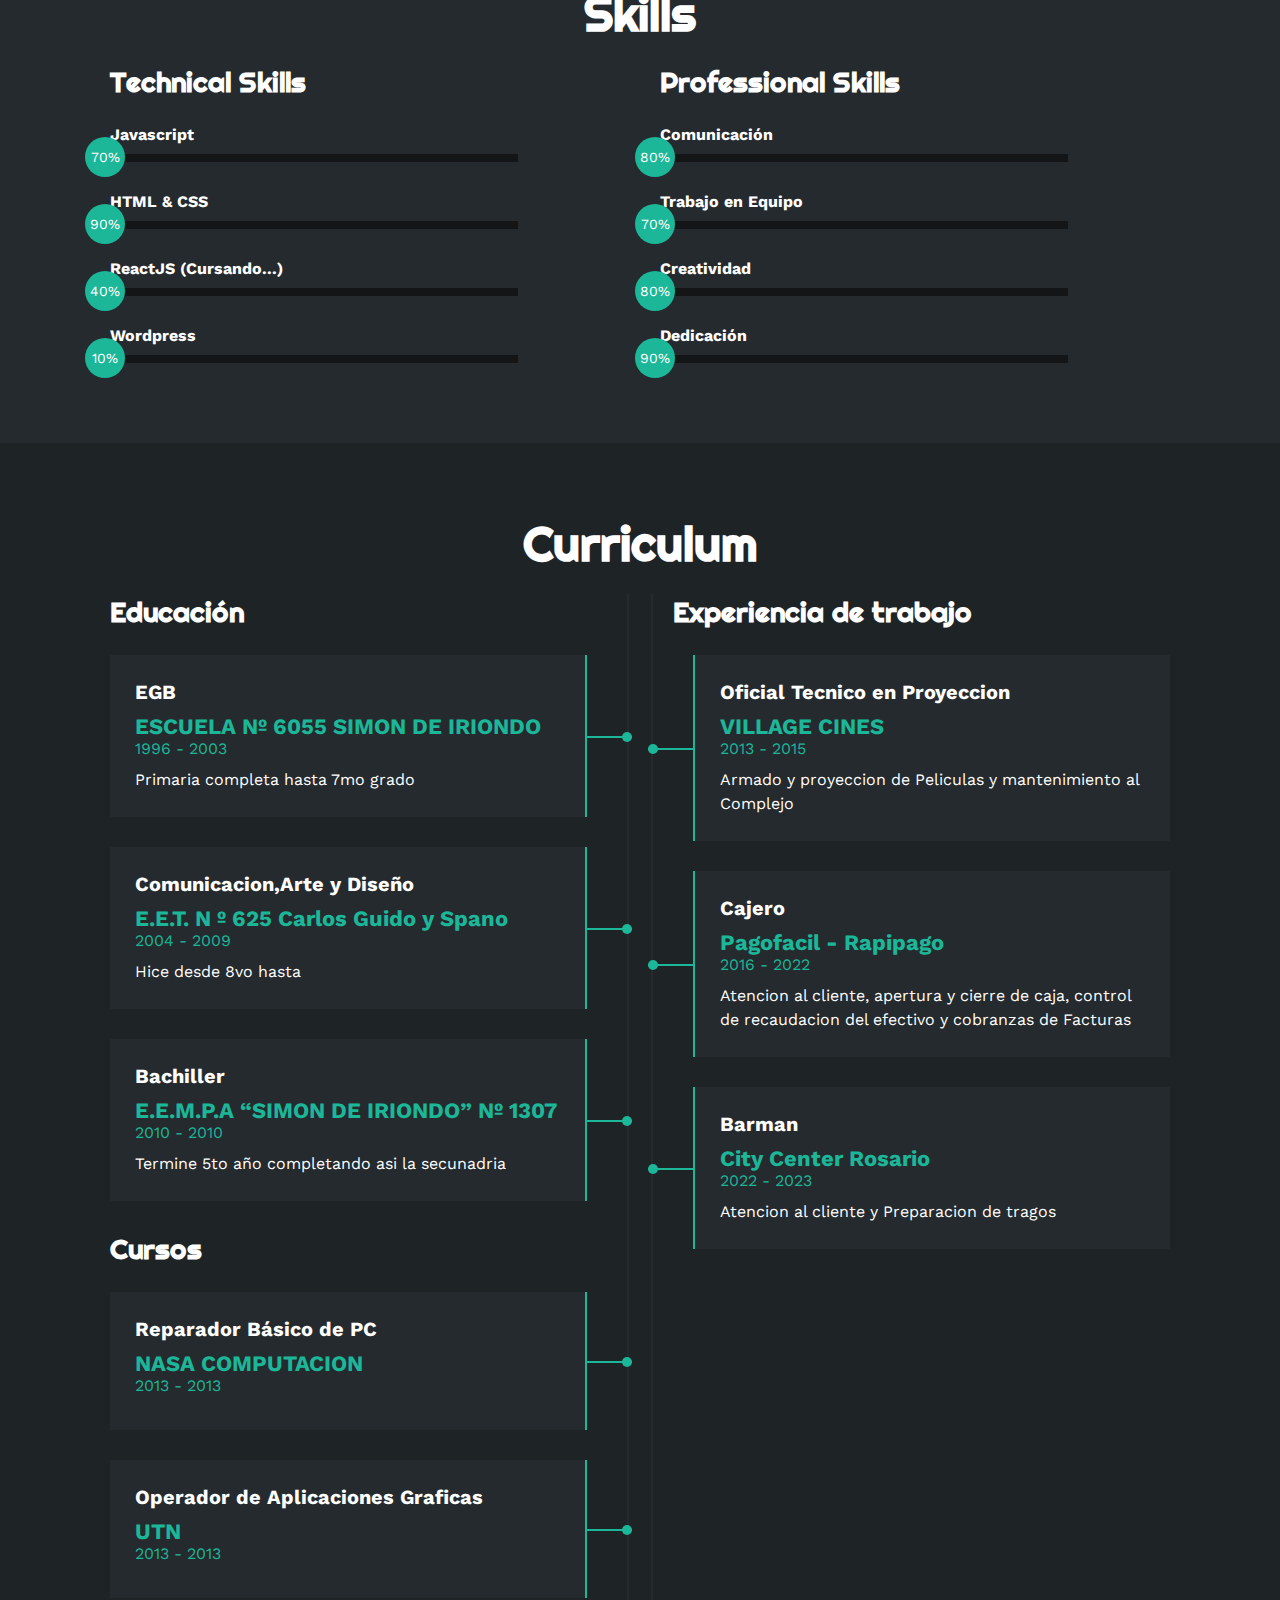
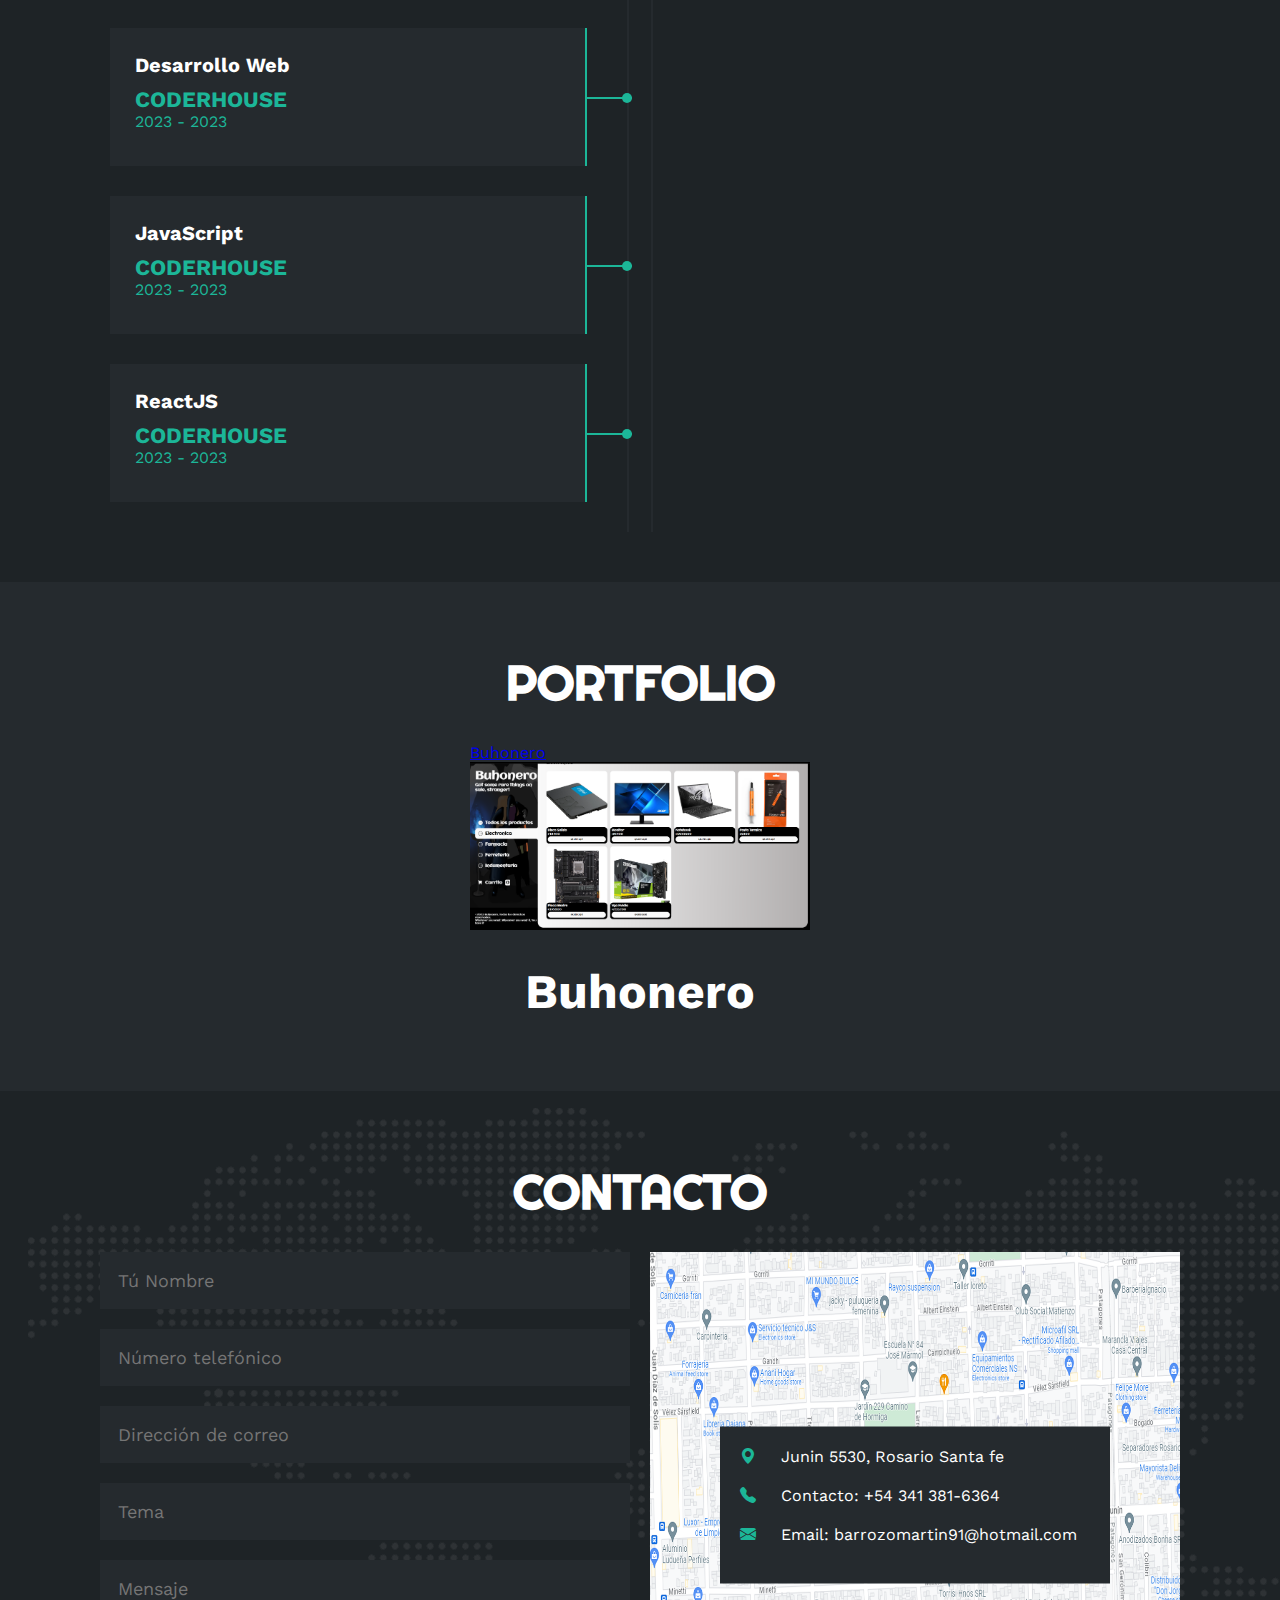
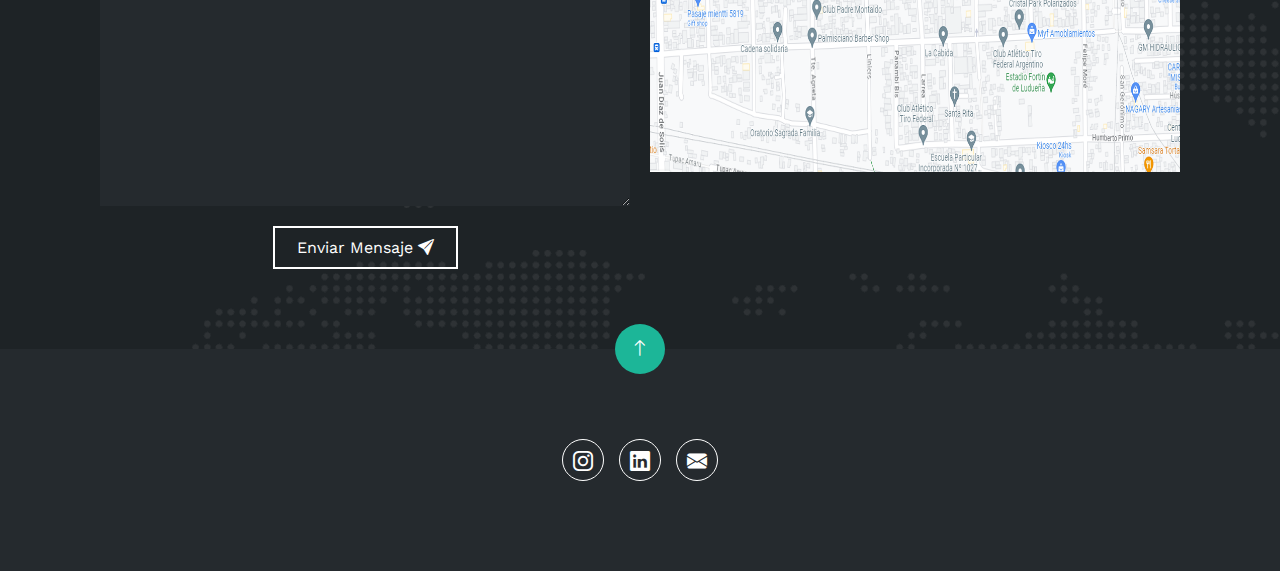
==== commit 13cd6d9b: "upgrades" ====
--- a/index.html
+++ b/index.html
@@ -139,10 +139,10 @@
                         </div>
                     </div>
                     <div class="skill">
-                        <span>Photoshop</span>
-                        <div class="barra-skill">
-                            <div class="progreso" data-porcentaje="60">
-                                <span>60%</span>
+                        <span>ReactJS (Cursando...)</span>
+                        <div class="barra-skill">
+                            <div class="progreso" data-porcentaje="40">
+                                <span>40%</span>
                             </div>
                         </div>
                     </div>
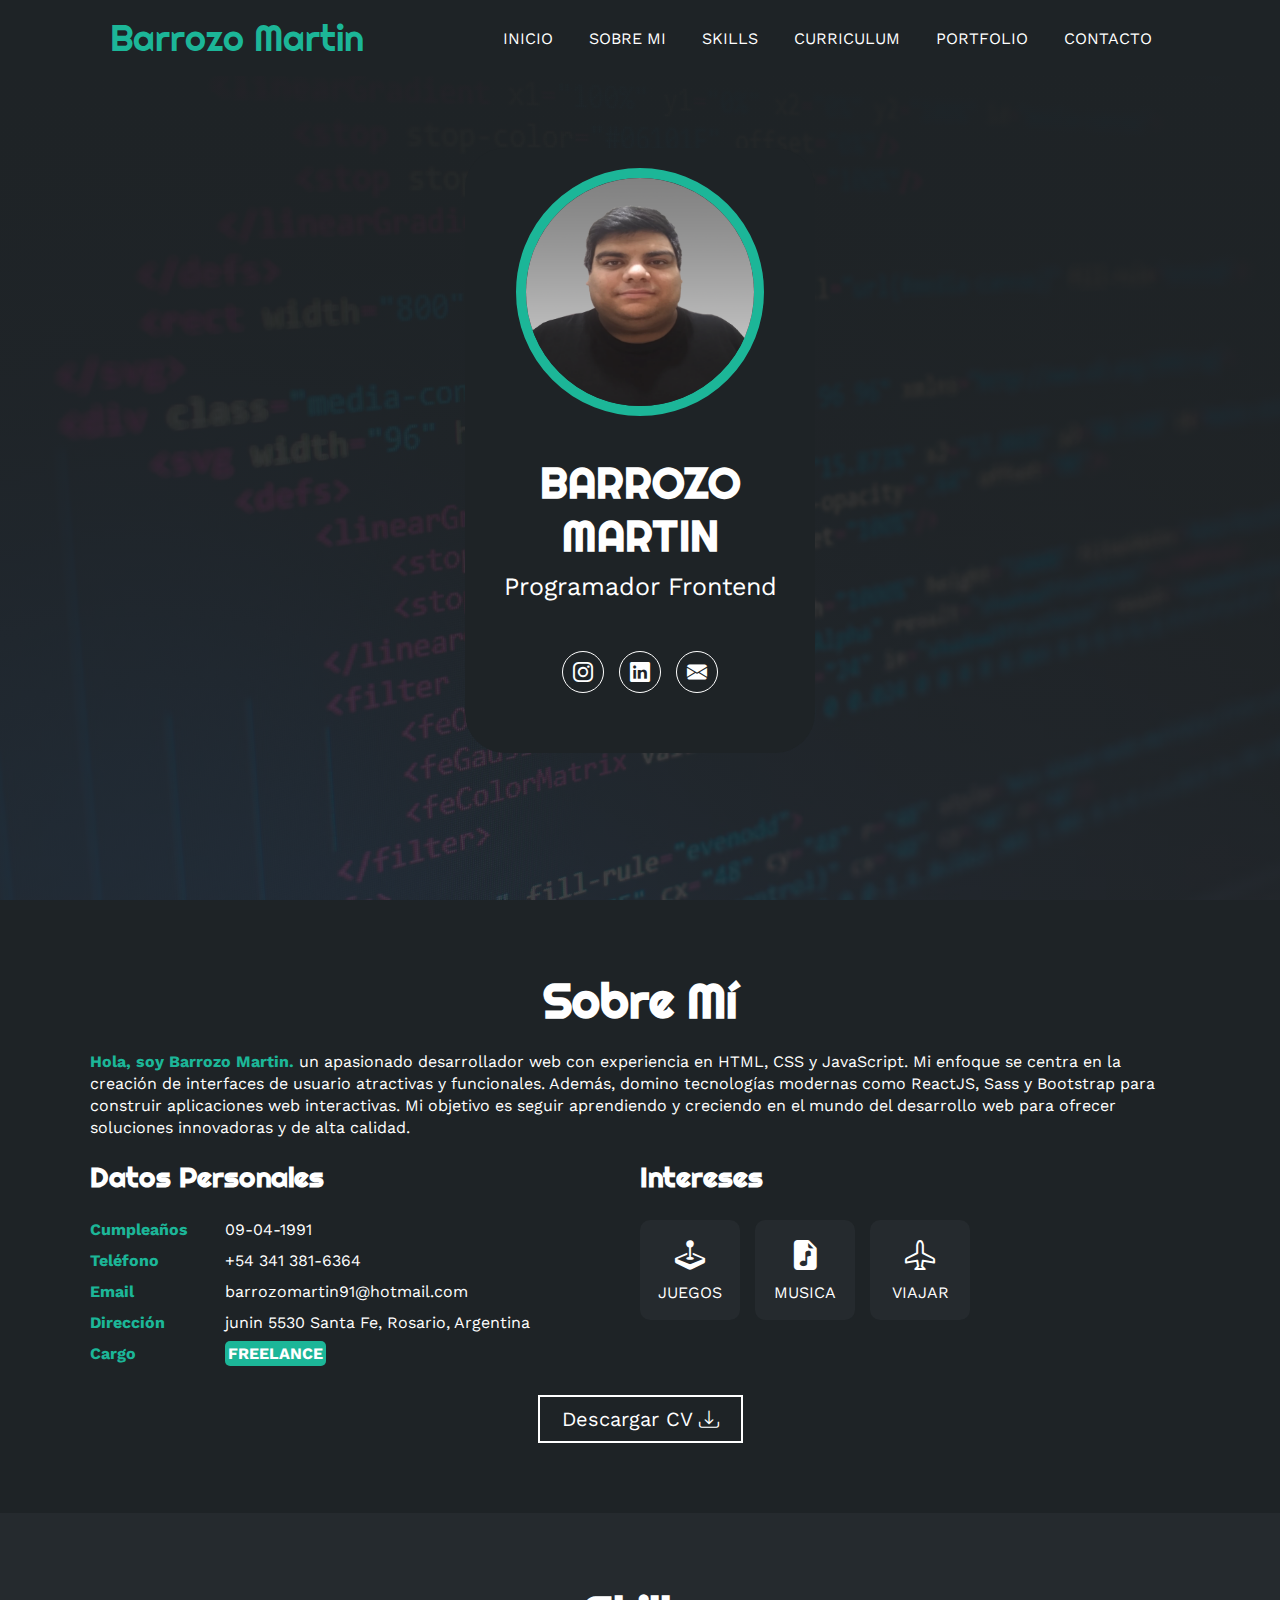
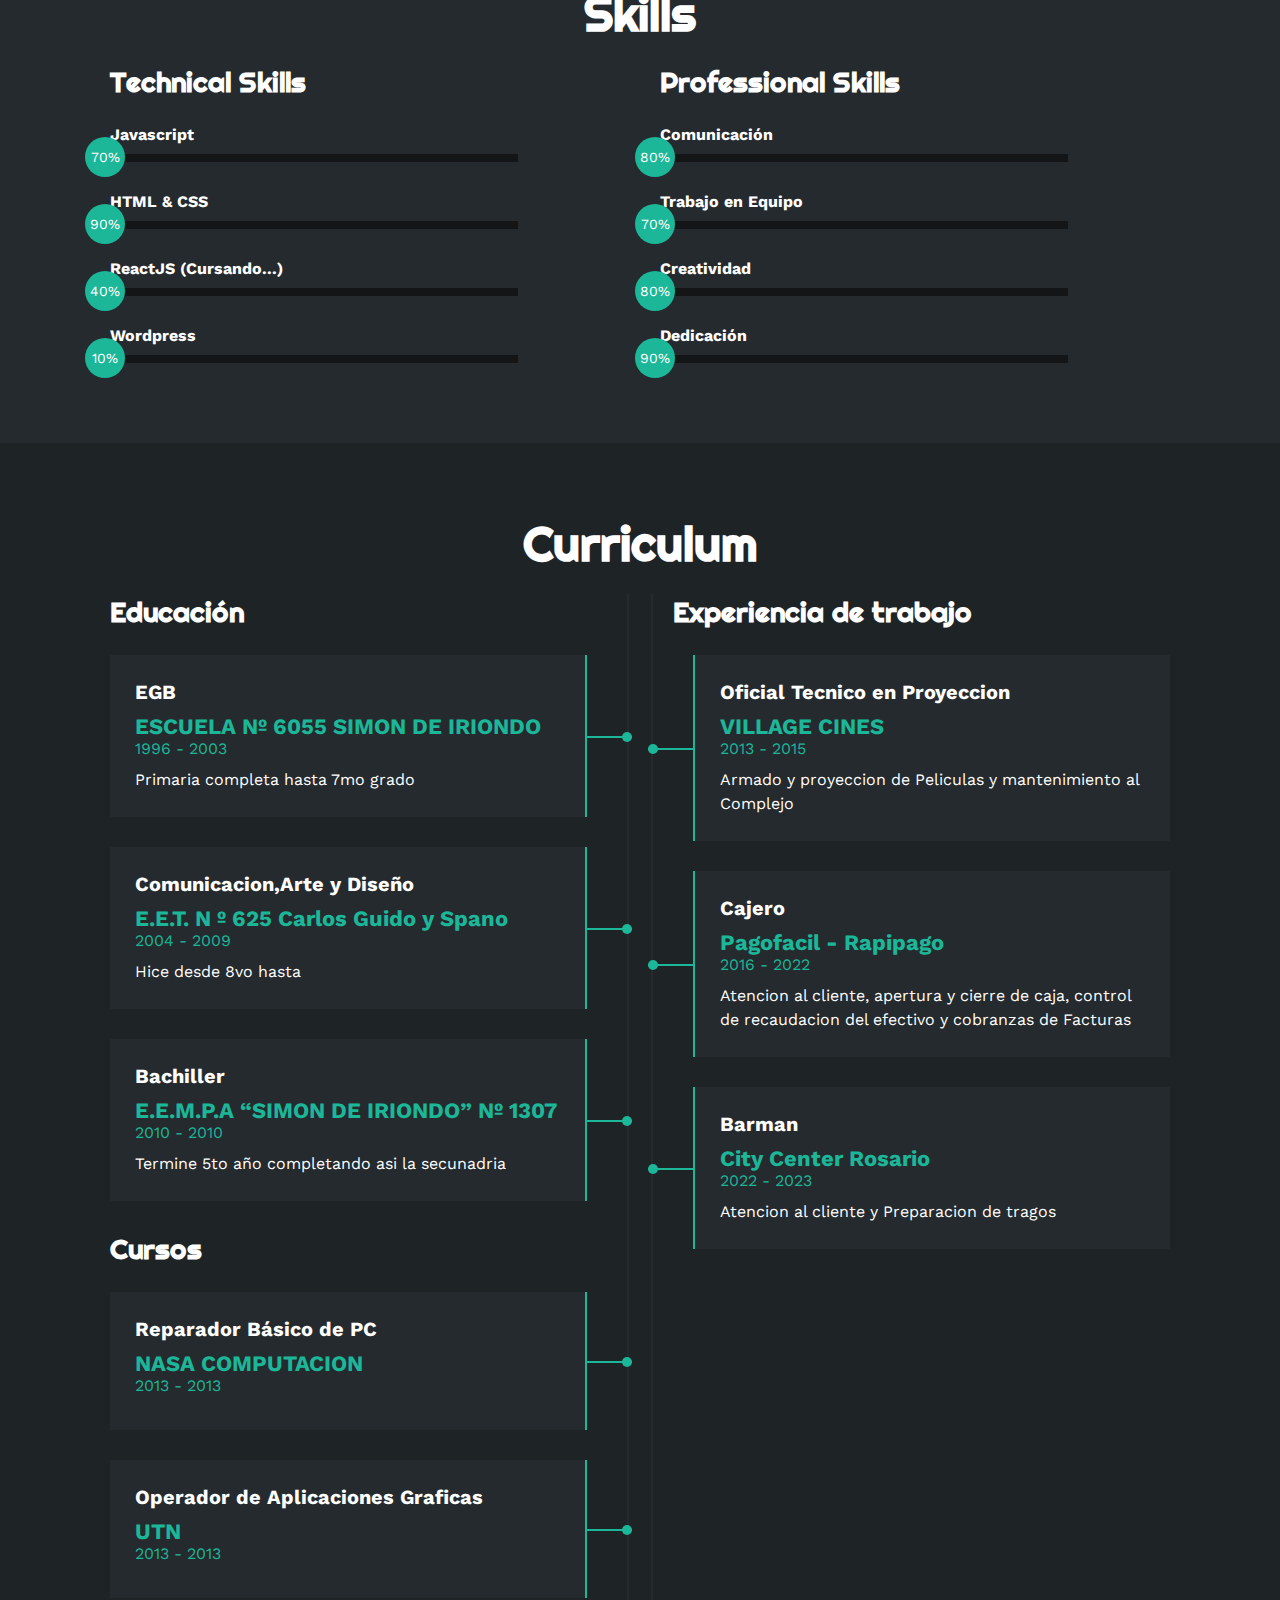
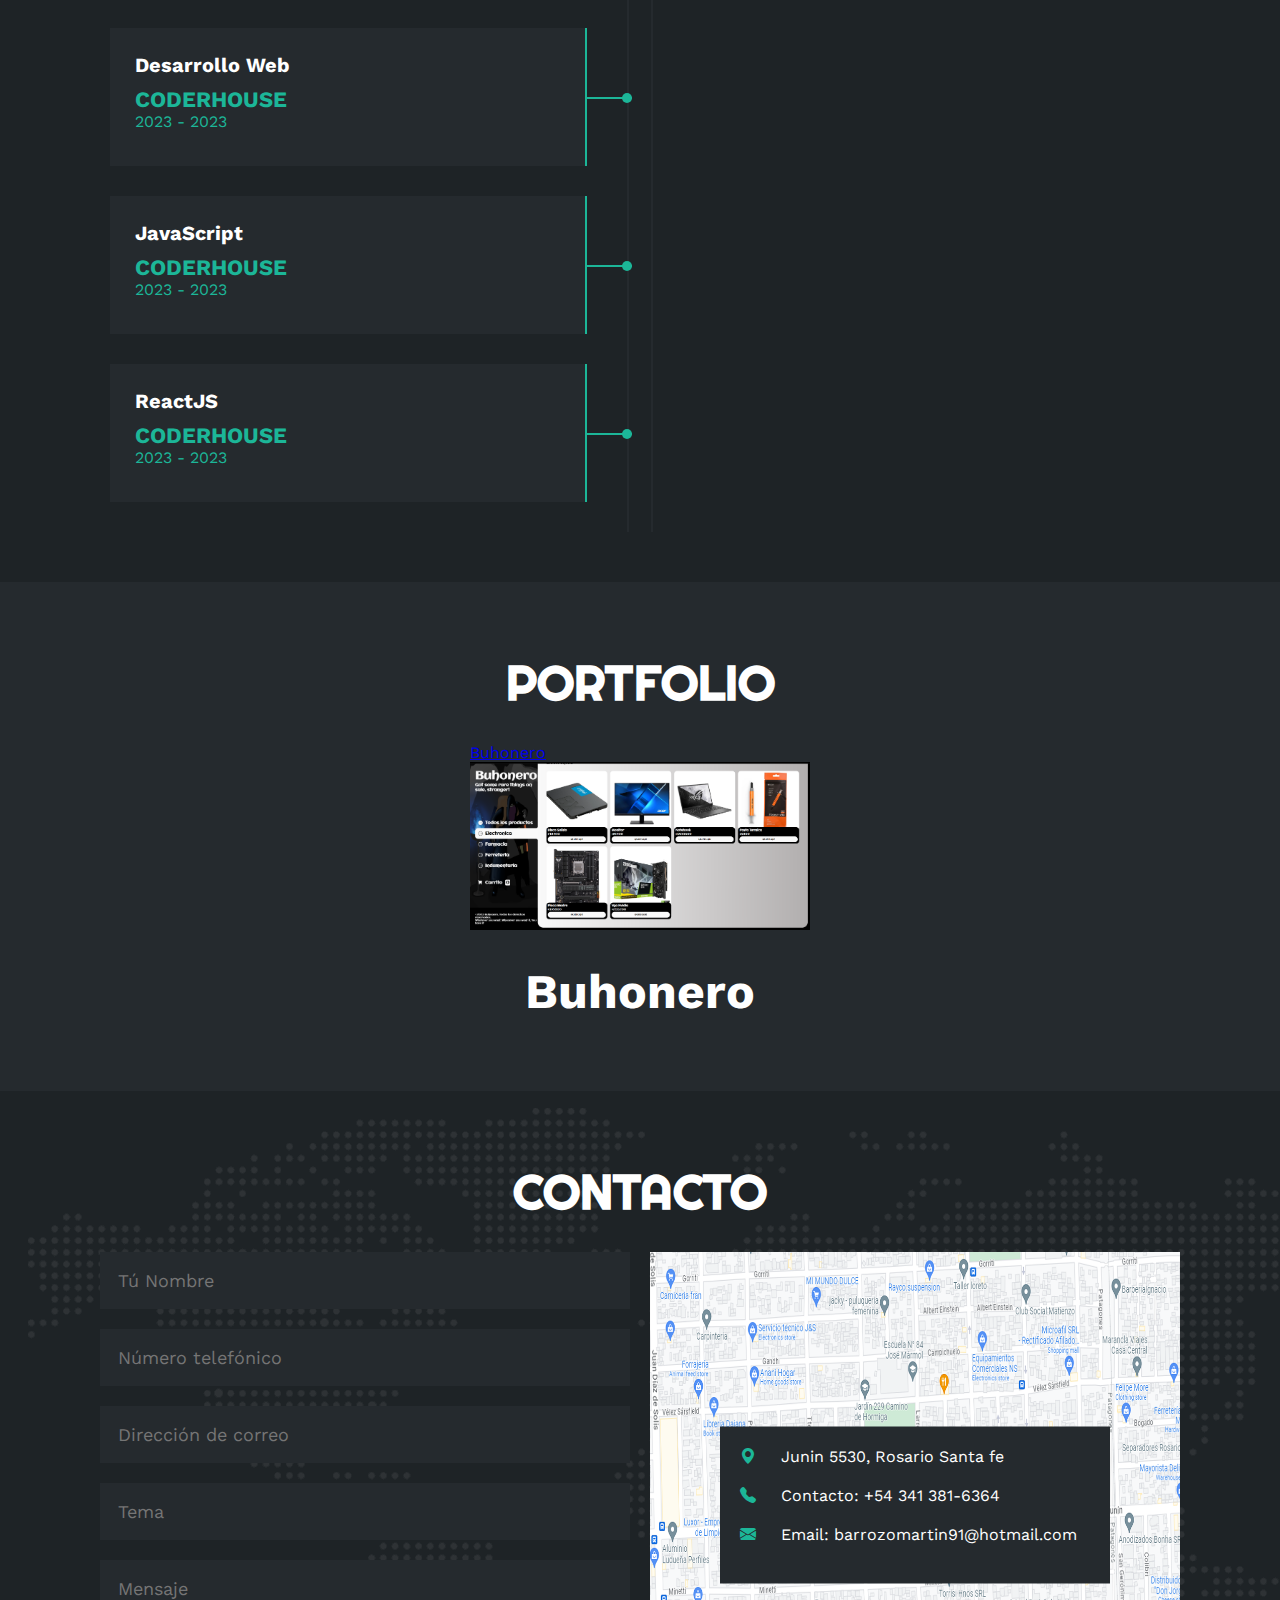
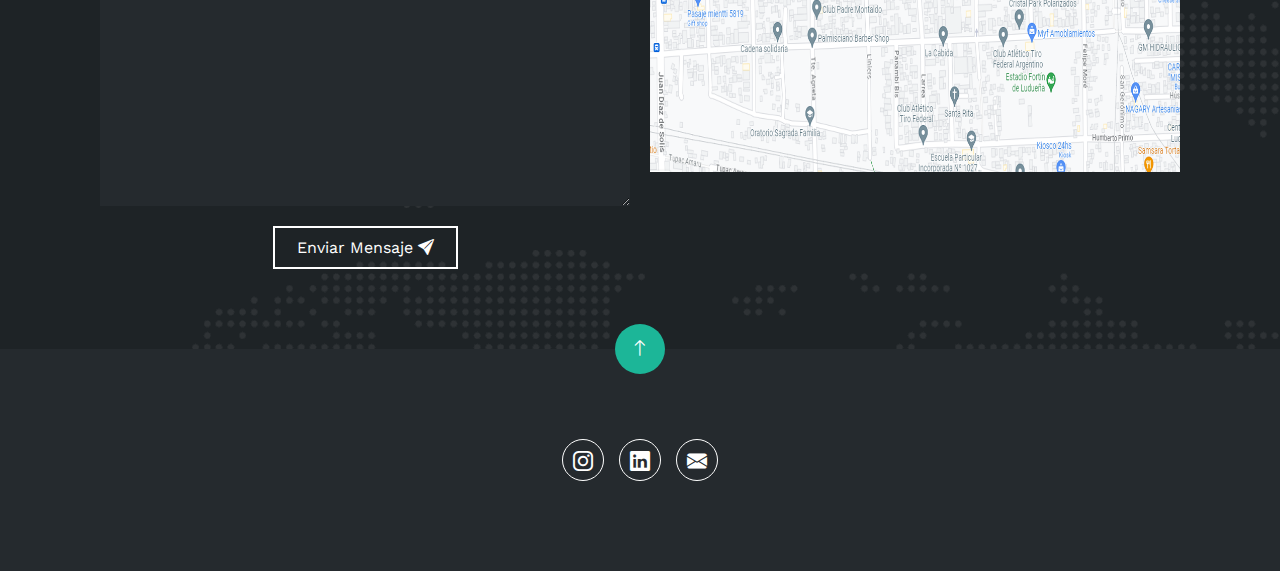
==== commit 58fca10a: "Fix background PerfilPic" ====
--- a/index.html
+++ b/index.html
@@ -35,7 +35,7 @@
     <section id="inicio" class="inicio">
         <div class="contenido-banner">
             <div class="contenedor-img">
-                <img src="images/Perfil/foto.png" alt="">
+                <img src="images/Perfil/foto.png" alt="foto perfil Barrozo Martin">
             </div>
             <h1>BARROZO MARTIN</h1>
             <h2>Programador Frontend</h2>
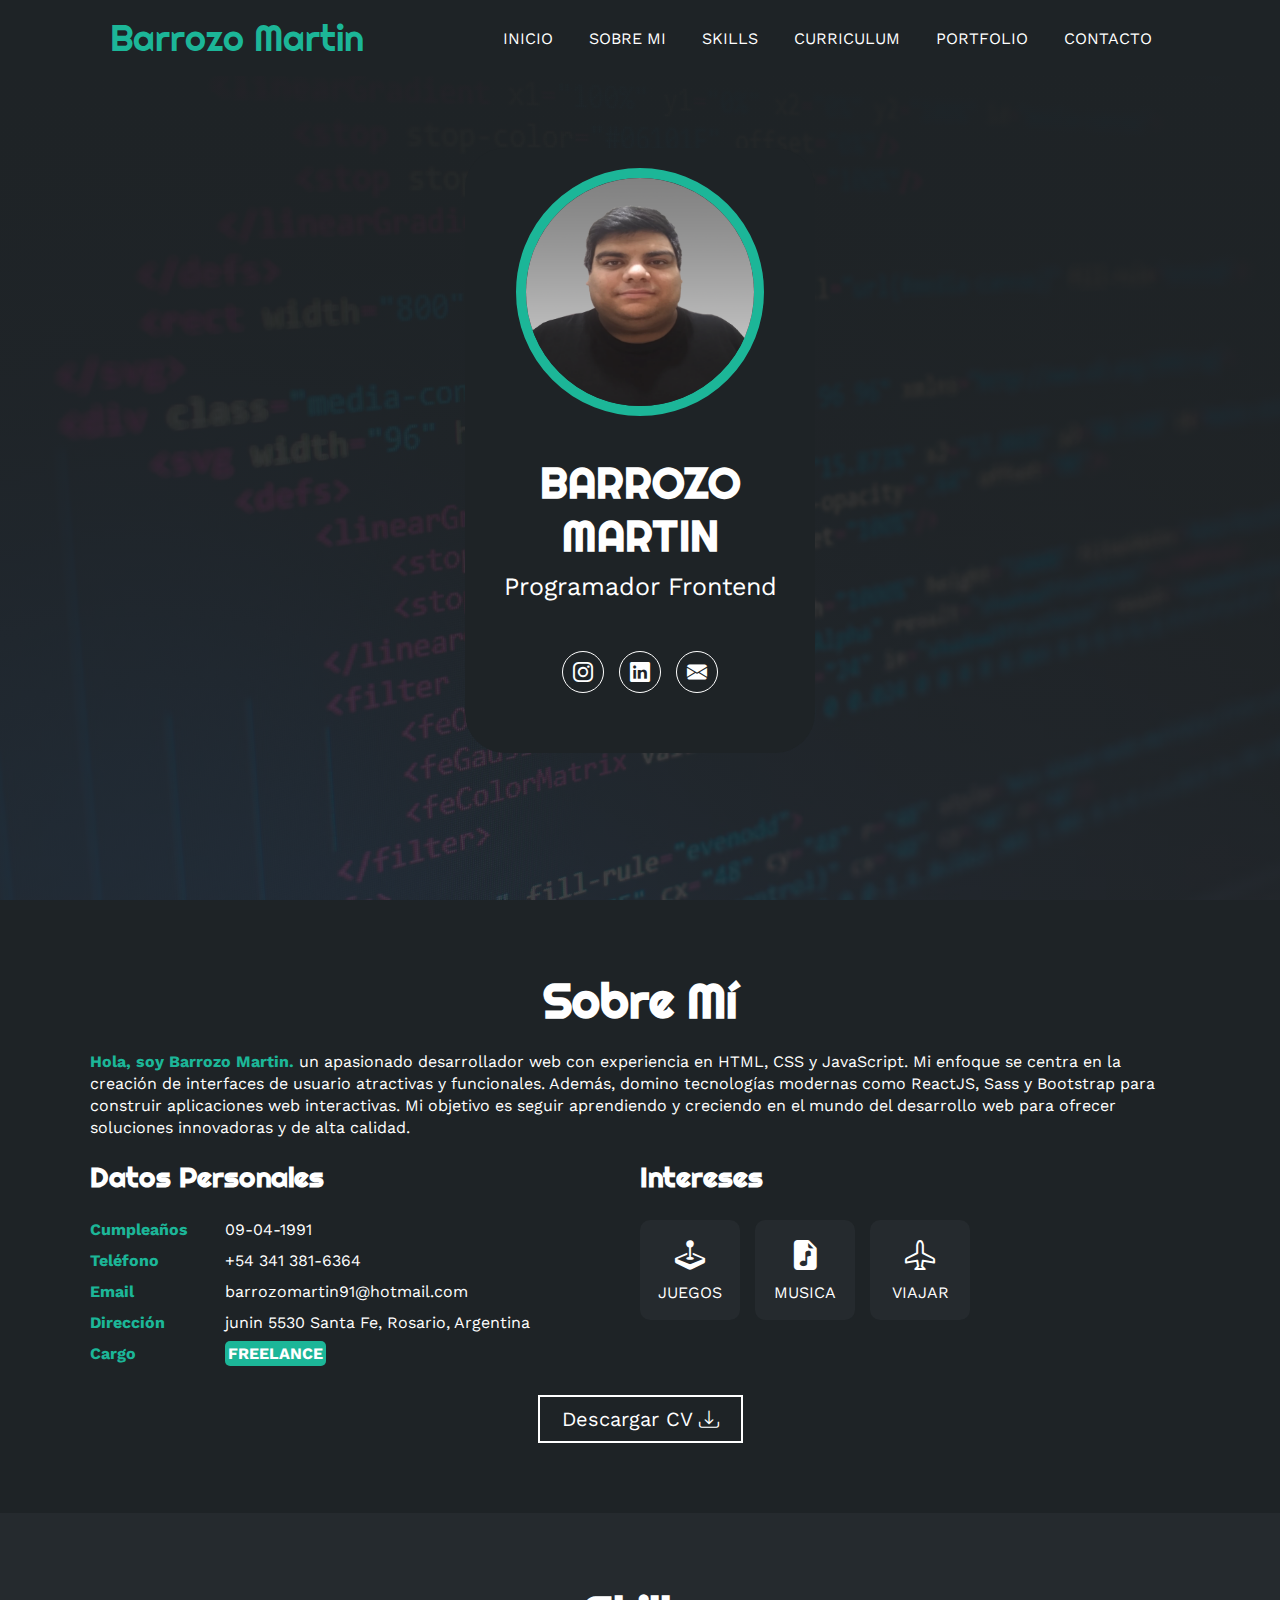
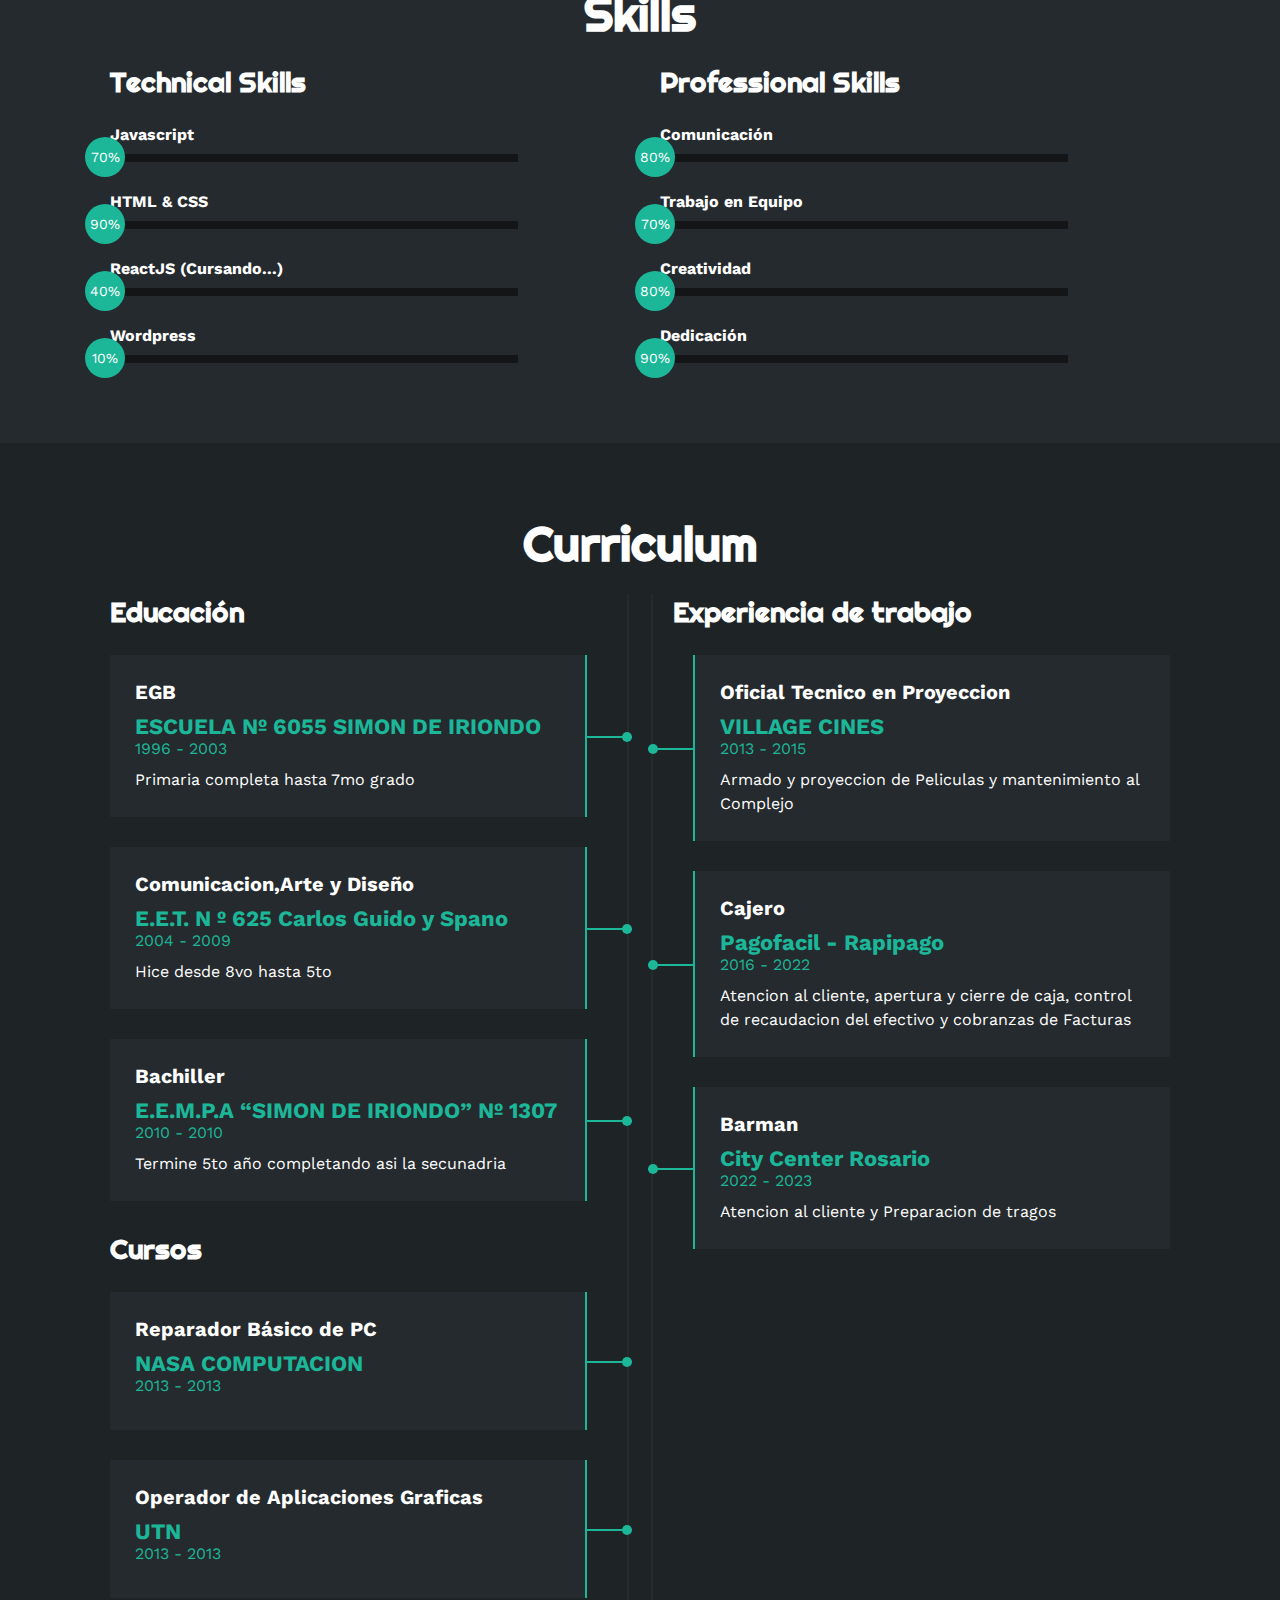
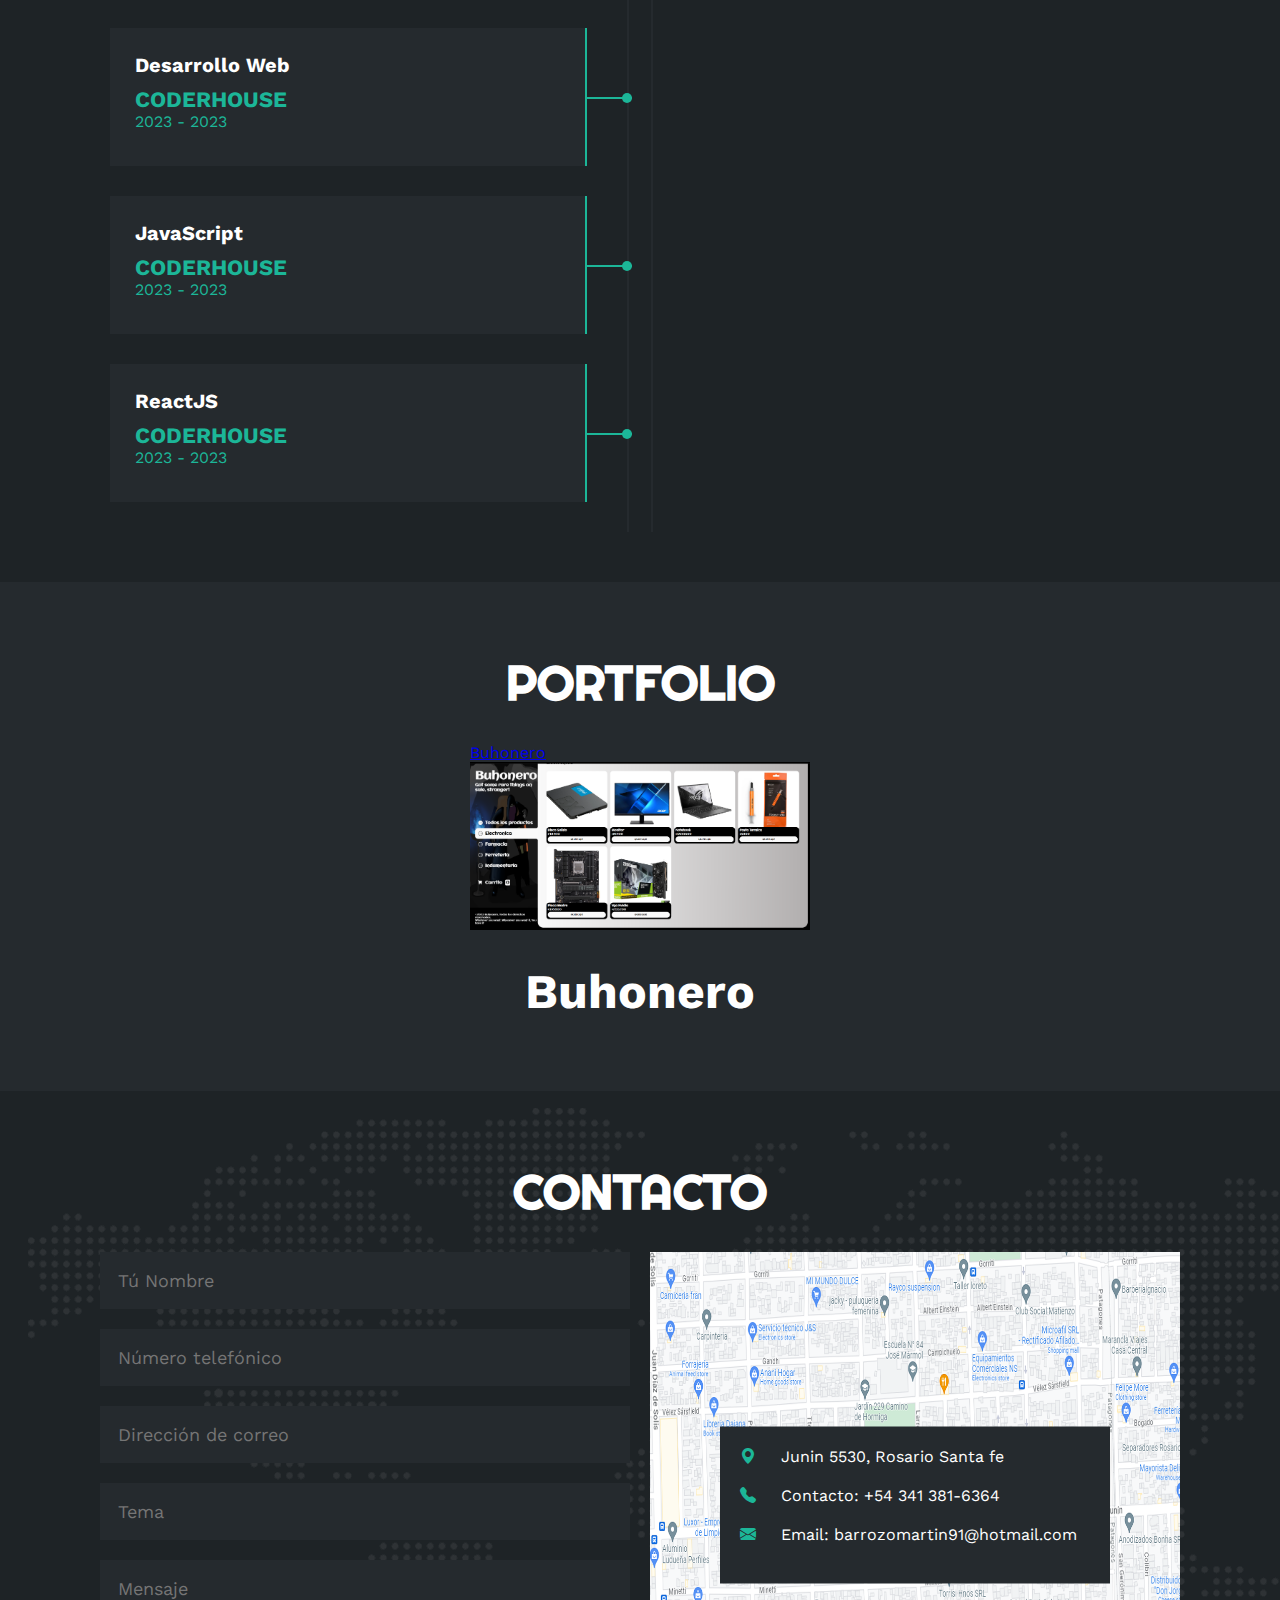
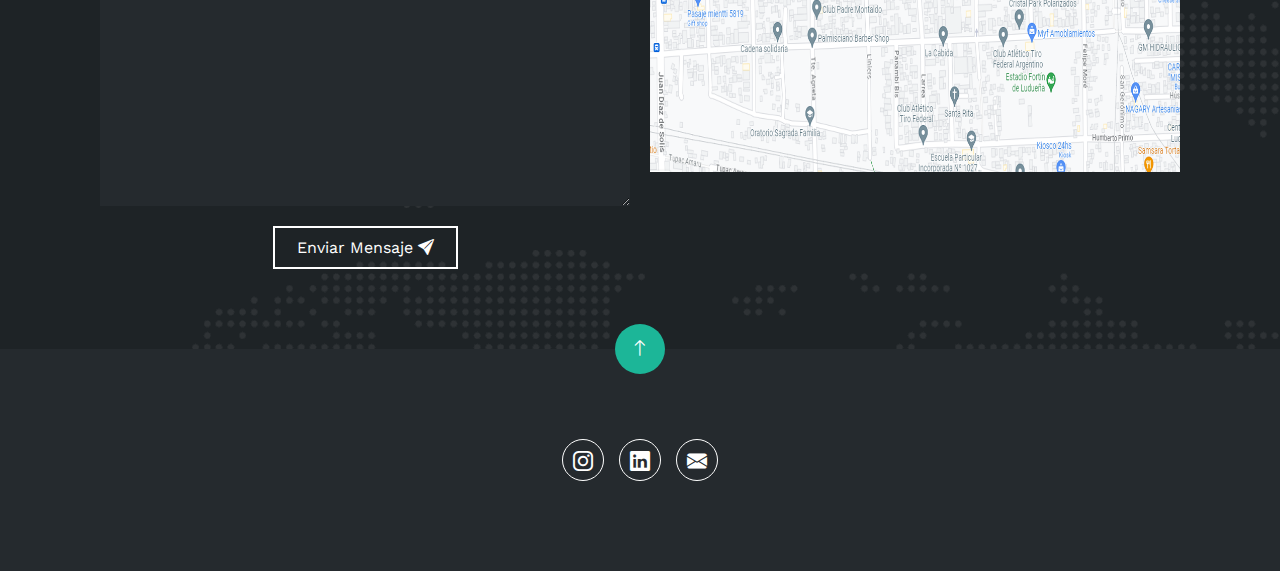
==== commit 7de48c7e: "Fix <p>" ====
--- a/index.html
+++ b/index.html
@@ -216,7 +216,7 @@
                         <h4>Comunicacion,Arte y Diseño</h4>
                         <span class="casa">E.E.T. N º 625 Carlos Guido y Spano</span>
                         <span class="fecha">2004 - 2009</span>
-                        <p>Hice desde 8vo hasta</p>
+                        <p>Hice desde 8vo hasta 5to</p>
                         <div class="conectori">
                             <div class="circuloi"></div>
                         </div>
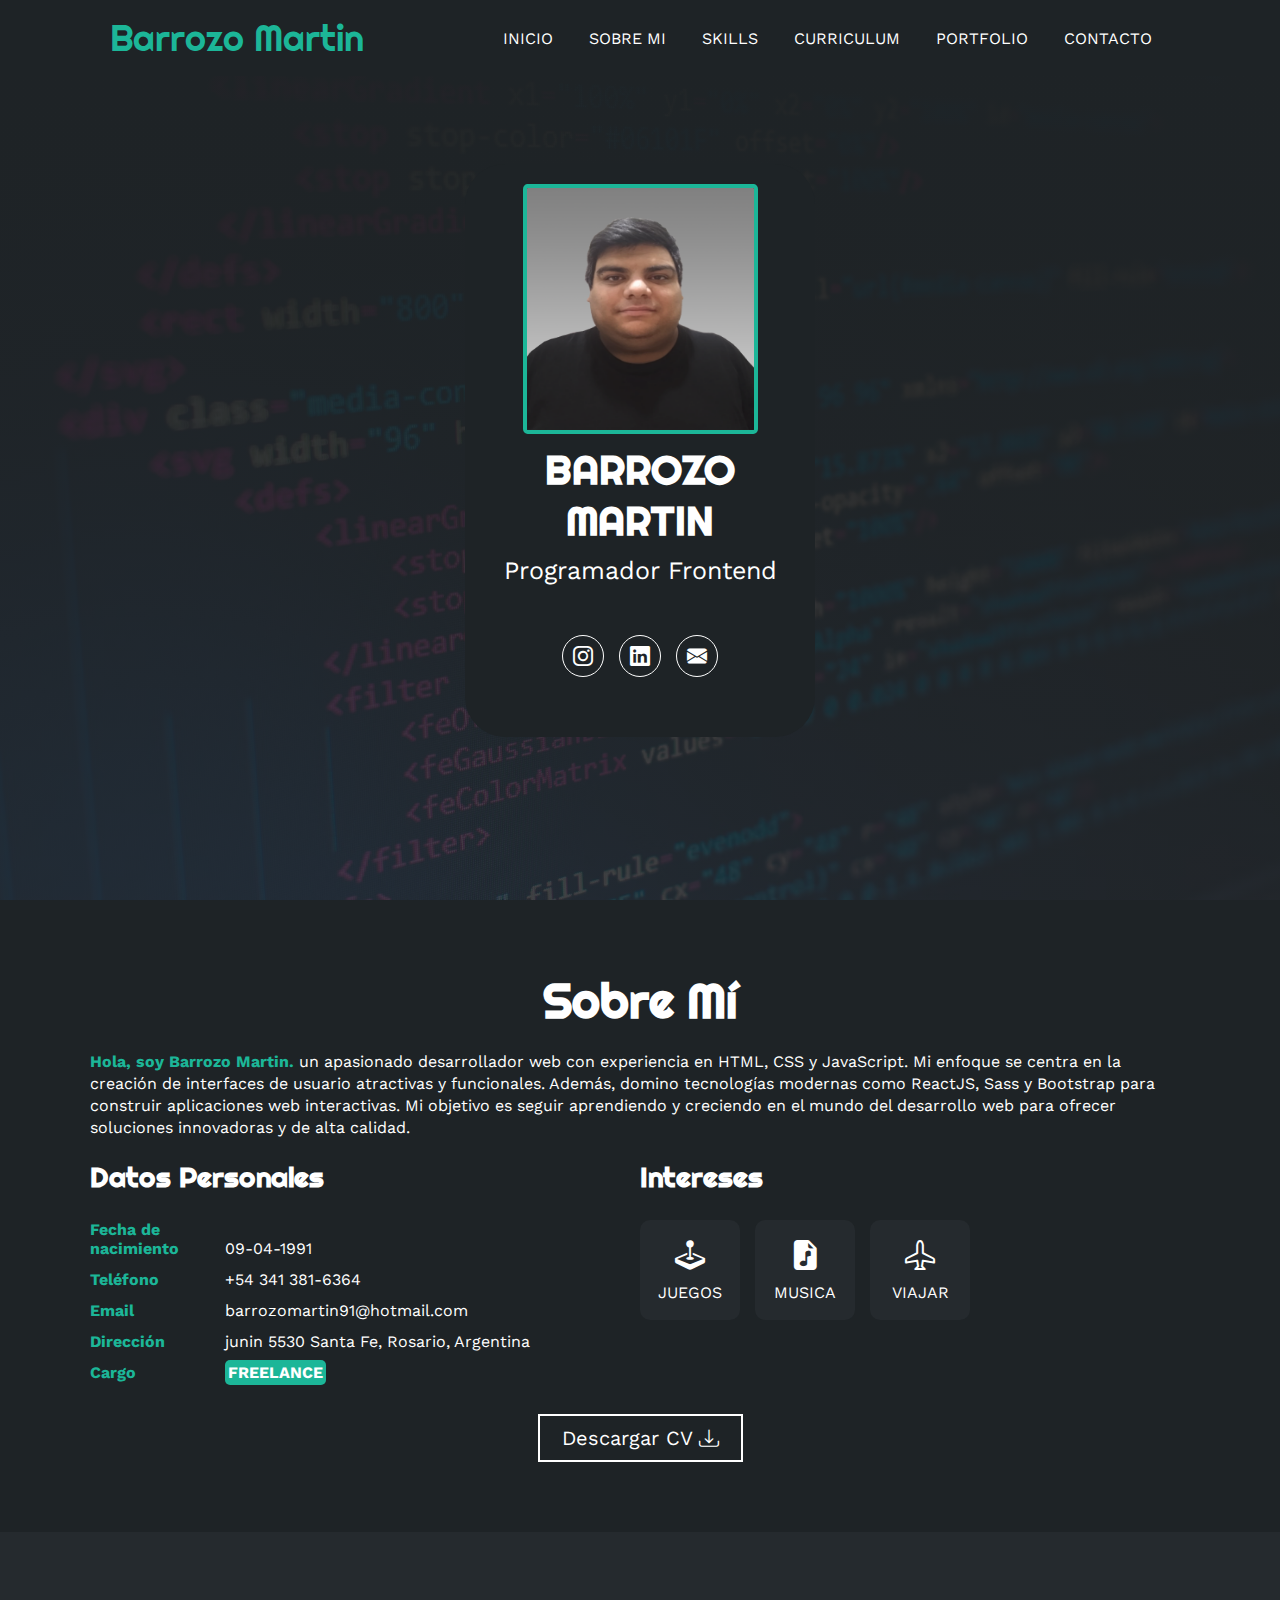
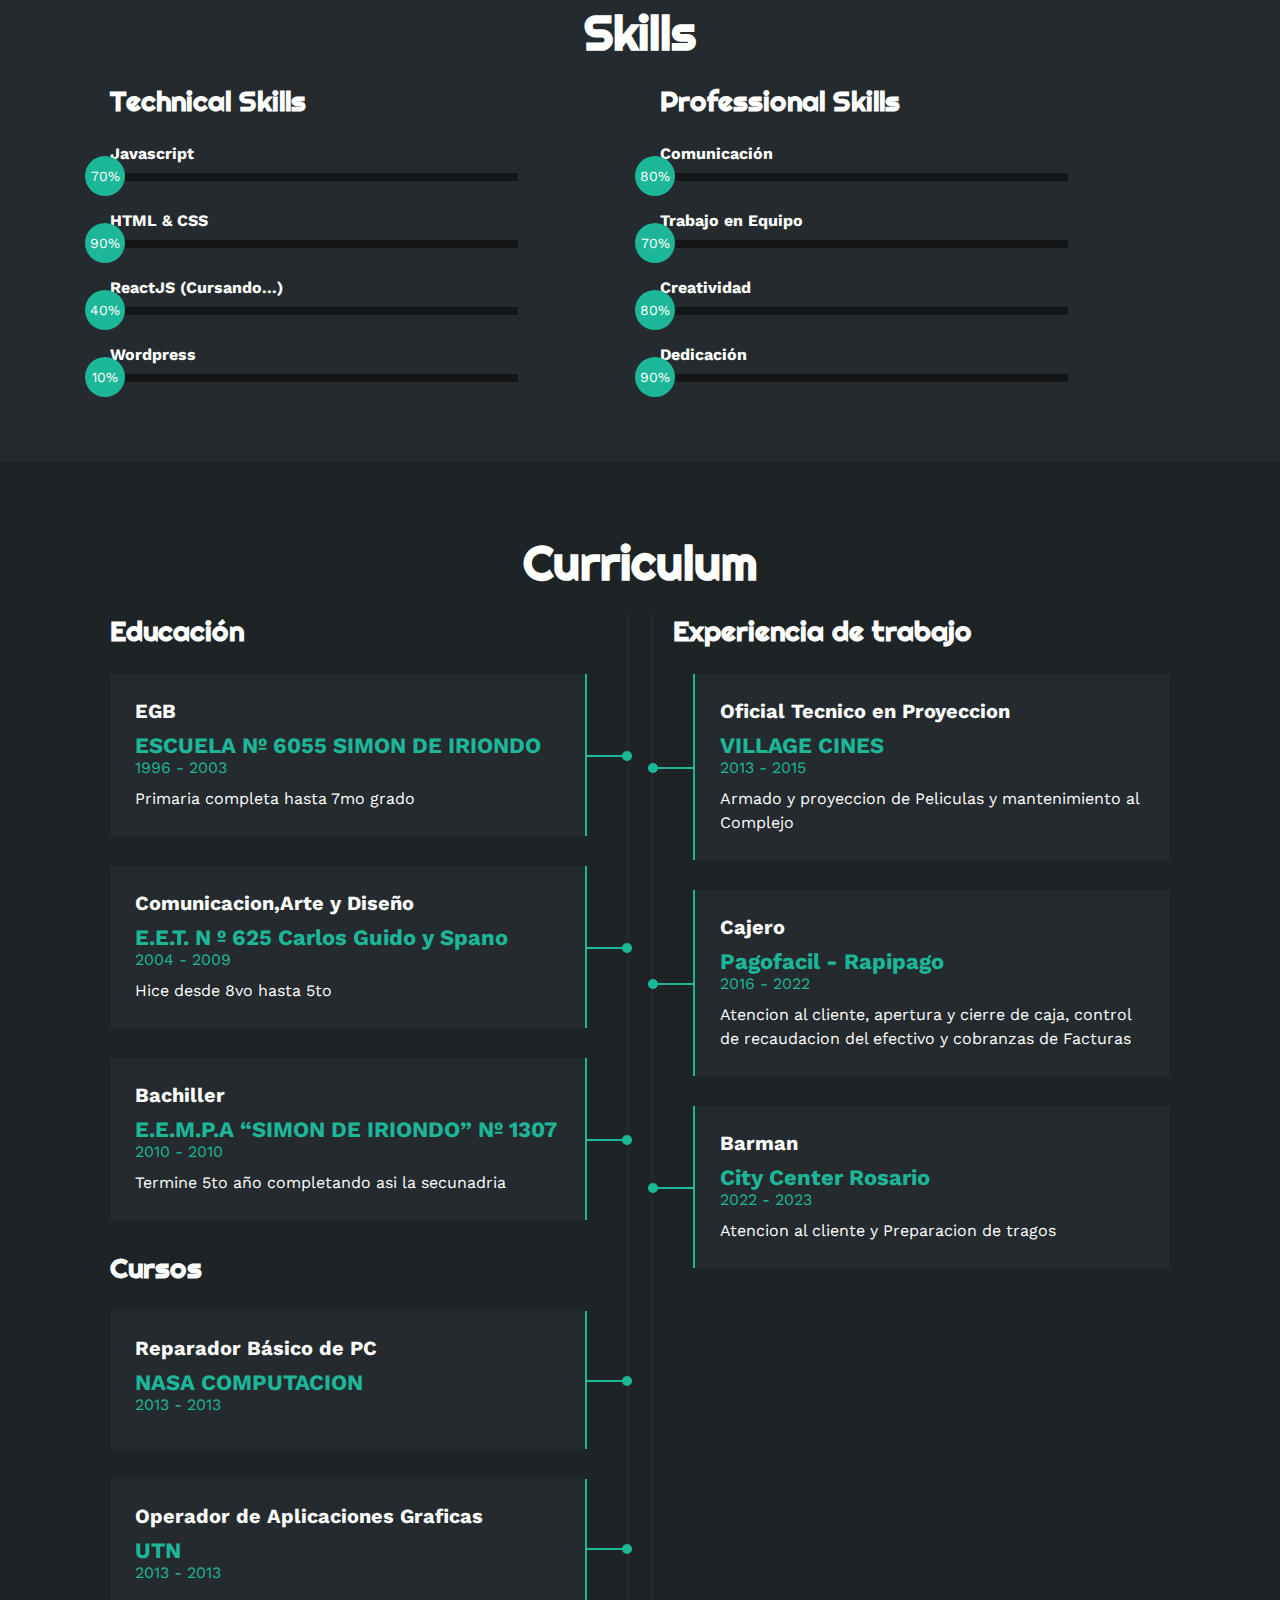
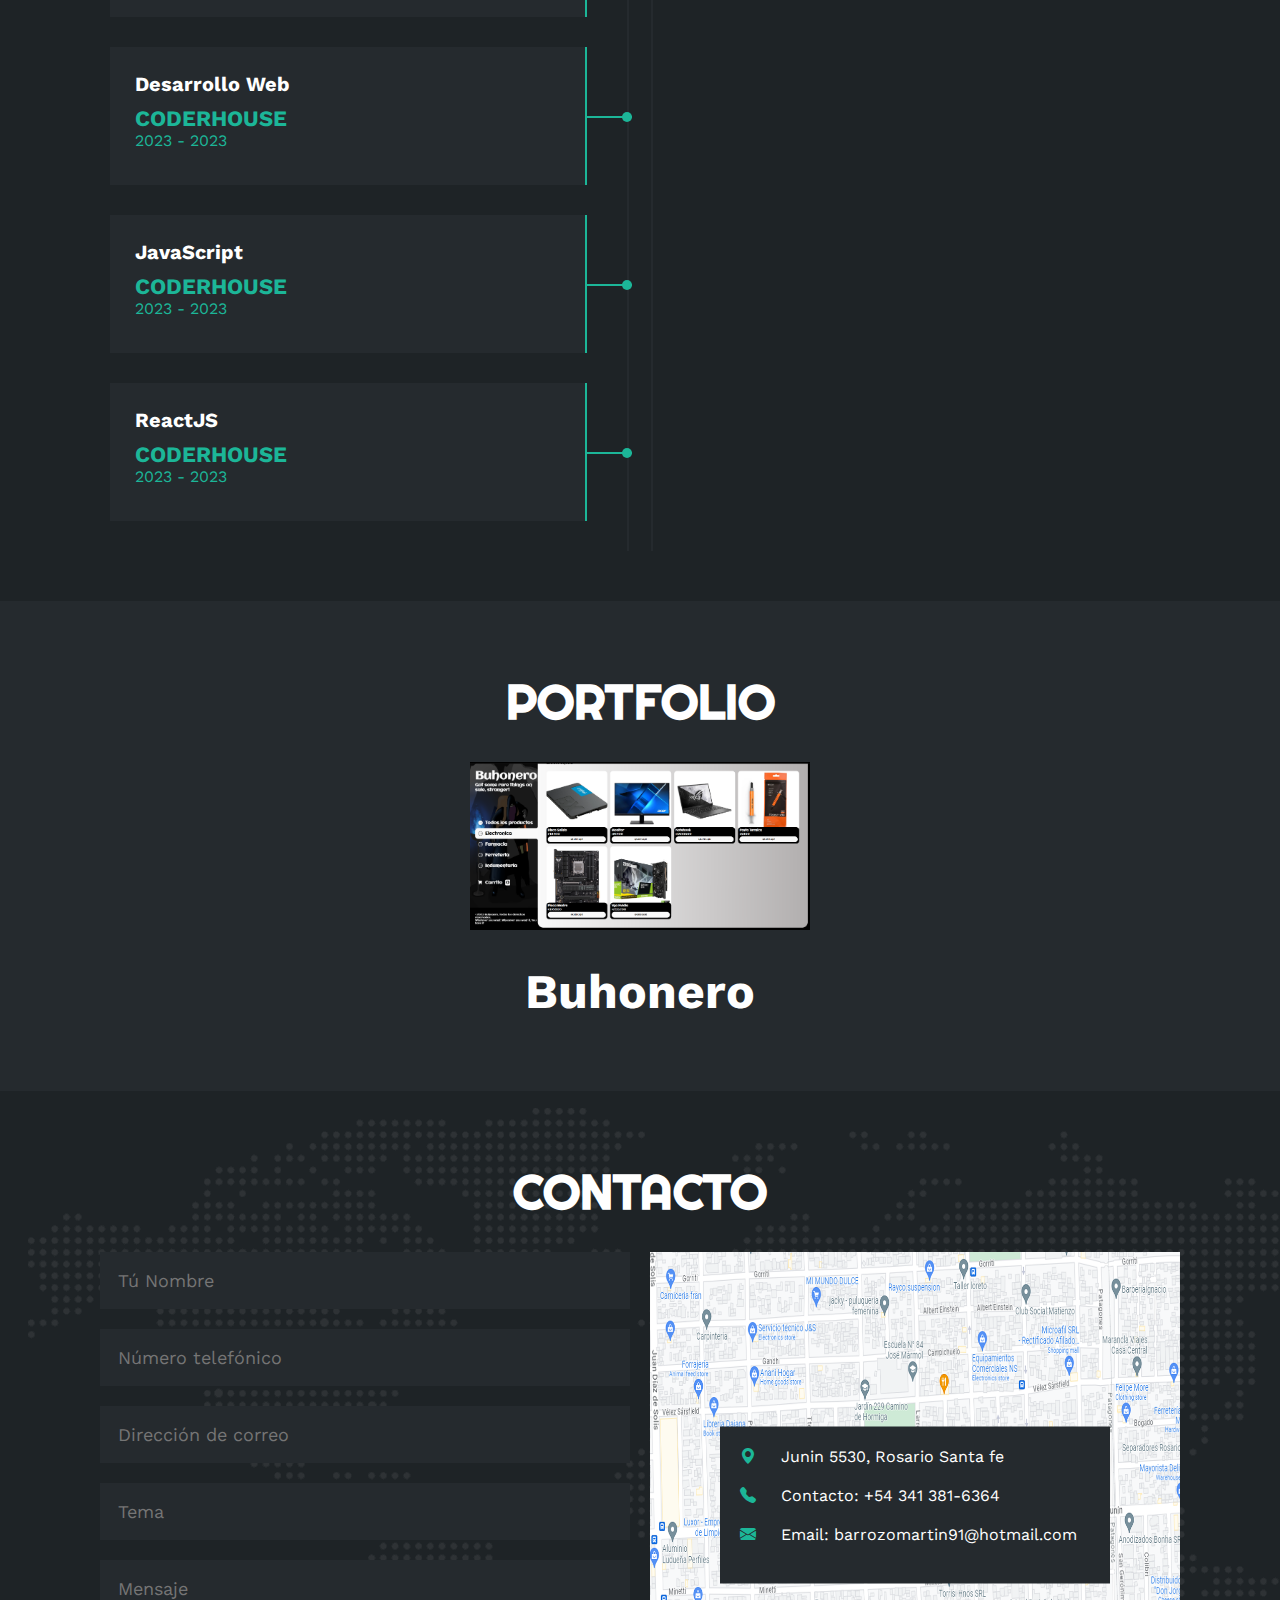
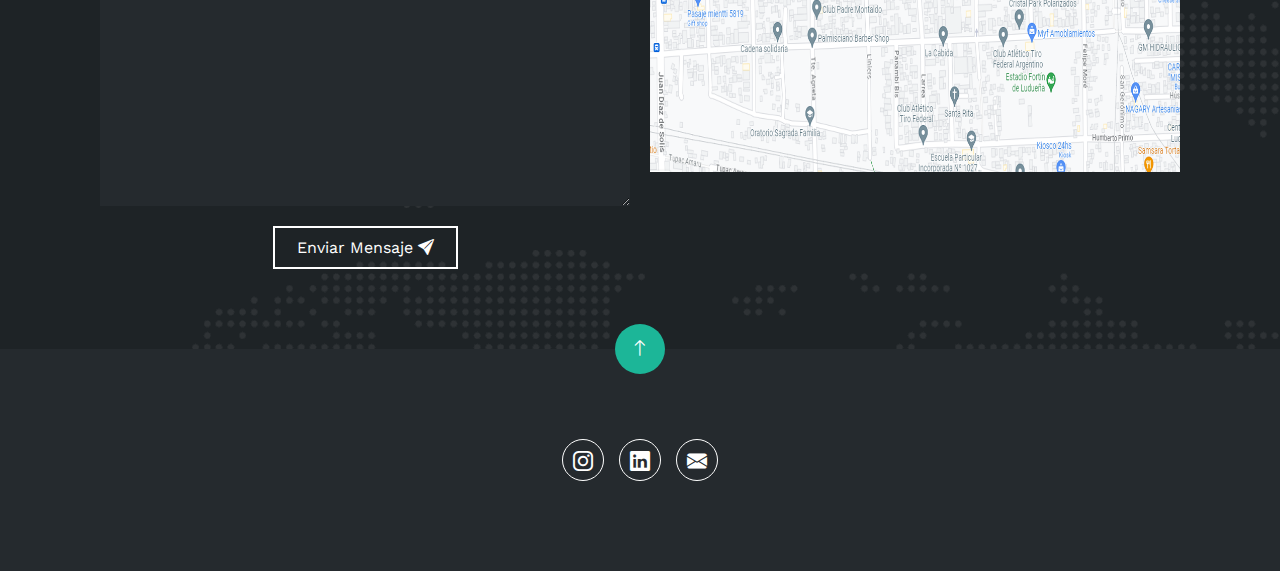
==== commit e3b26bdc: "Fix Img/birthdate" ====
--- a/index.html
+++ b/index.html
@@ -63,7 +63,7 @@
                     <h3>Datos Personales</h3>
                     <ul>
                         <li>
-                            <strong>Cumpleaños</strong>
+                            <strong>Fecha de nacimiento</strong>
                             09-04-1991
                         </li>
                         <li>
@@ -318,8 +318,7 @@
             <h2>PORTFOLIO</h2>
             <div class="galeria">
                 <div class="proyecto">
-                    <a href="http://buhonero.infinityfreeapp.com/">Buhonero</a>
-                        <img src="images/portfolio/Buhonero.png" alt="buhonero e-commerce">
+                    <img src="images/portfolio/Buhonero.png" alt="buhonero e-commerce">
 
                     <div class="overlay">
                         <h3>e-commerce el "Buhonero"</h3>
--- a/estilo.css
+++ b/estilo.css
@@ -70,7 +70,7 @@
     display: flex;
     align-items: center;
 }
-.inicio .contenido-banner{
+.inicio .contenido-banner {
     padding: 20px;
     background-color: #1e2326;
     max-width: 350px;
@@ -78,24 +78,28 @@
     text-align: center;
     border-radius: 40px;
 }
-.inicio .contenido-banner img{
-    margin-top: 40px;
-    border: 10px solid #1CB698;
-    display: block;
-    width: 80%;
+
+.inicio .contenido-banner img {
+    border: 4px solid #1CB698;
+    display: block;
+    width: 235px;
+    height: 250px;
     margin: auto;
-    border-radius: 100%;
-}
-.inicio .contenido-banner h1{
-    margin-top: 40px;
-    font-size: 42px;
-    font-family: 'Righteous';
-}
-.inicio .contenido-banner h2{
+    border-radius: 2%;
+}
+
+.inicio .contenido-banner h1 {
+    margin-top: 10px;
+    font-size: 40px;
+    font-family: 'Righteous';
+}
+
+.inicio .contenido-banner h2 {
     margin: 10px;
     font-size: 25px;
     font-weight: normal;
 }
+
 .inicio .contenido-banner .redes a{
     color: #fff;
     display: inline-block;
@@ -112,6 +116,8 @@
 .inicio .contenido-banner .redes a:hover{
     background-color: #1CB698;
 }
+
+
 .sobremi{
     background-color: #1e2326;
     color: #fff;
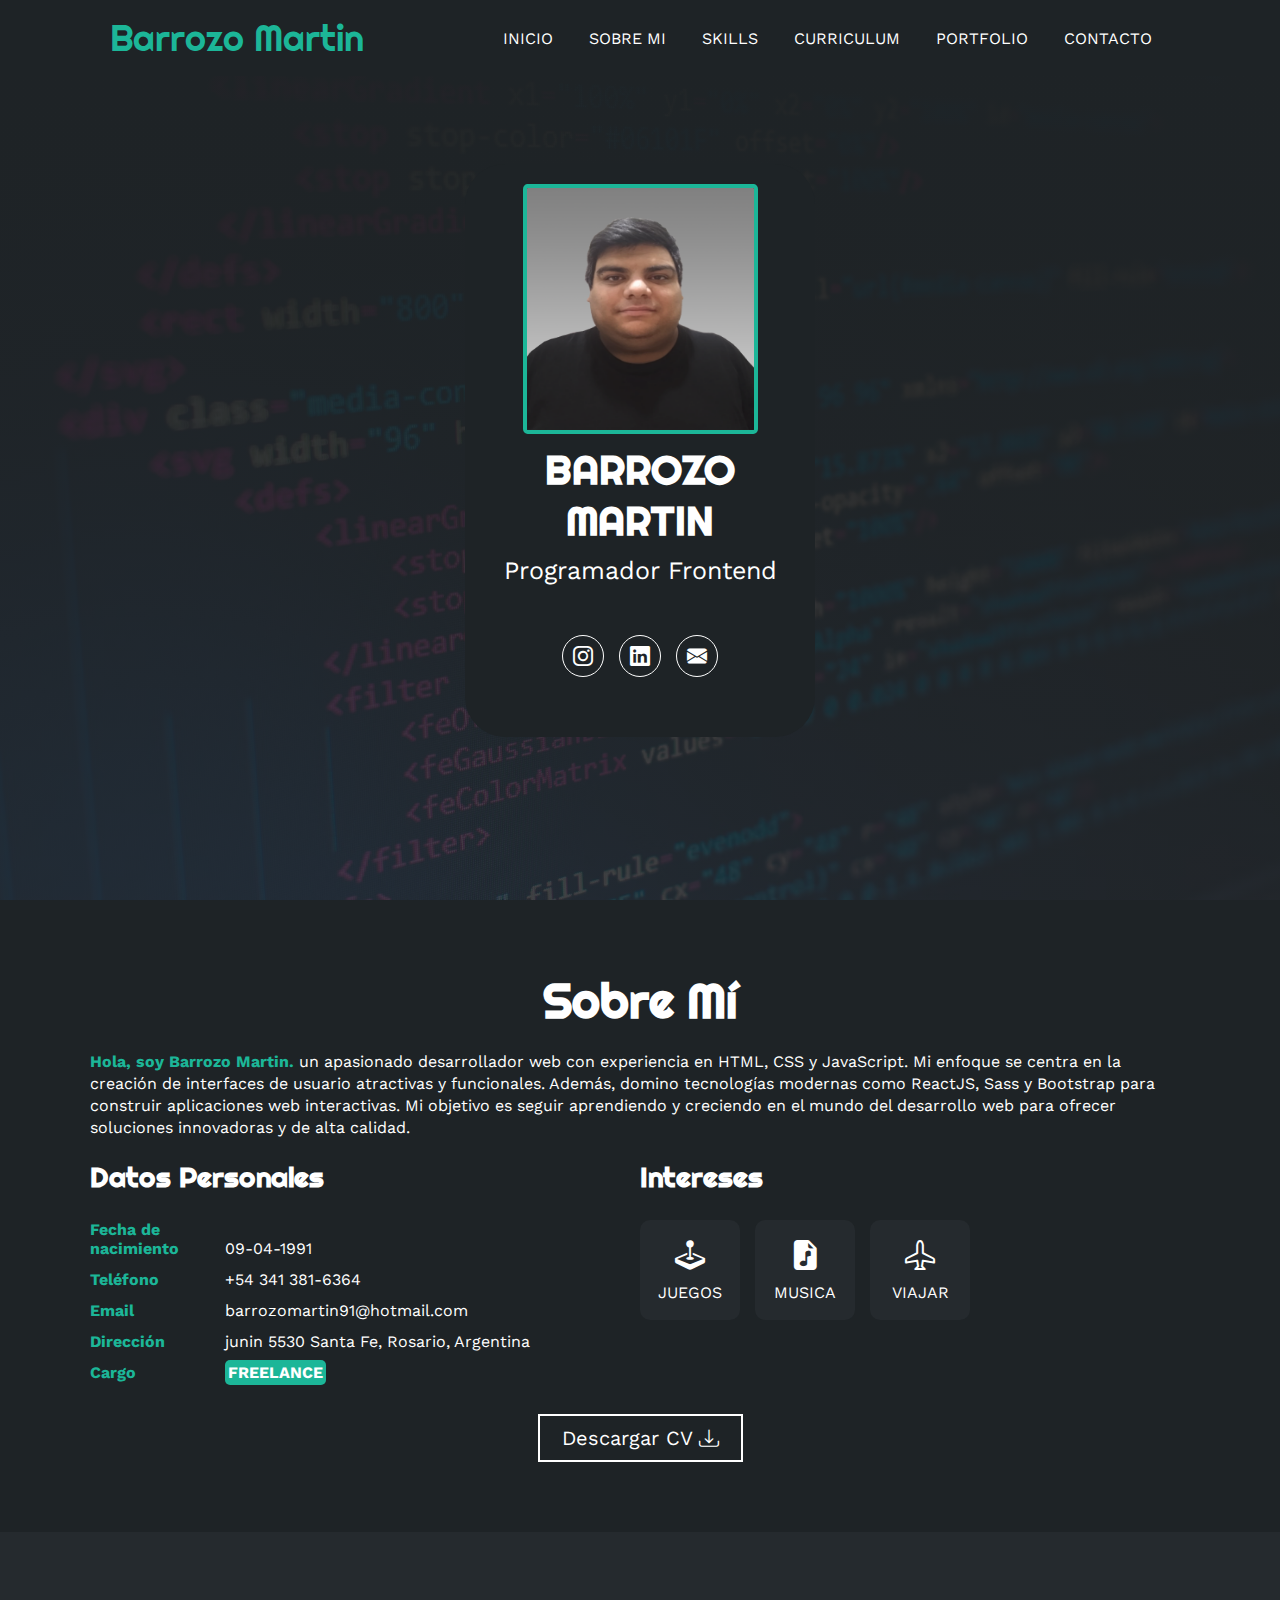
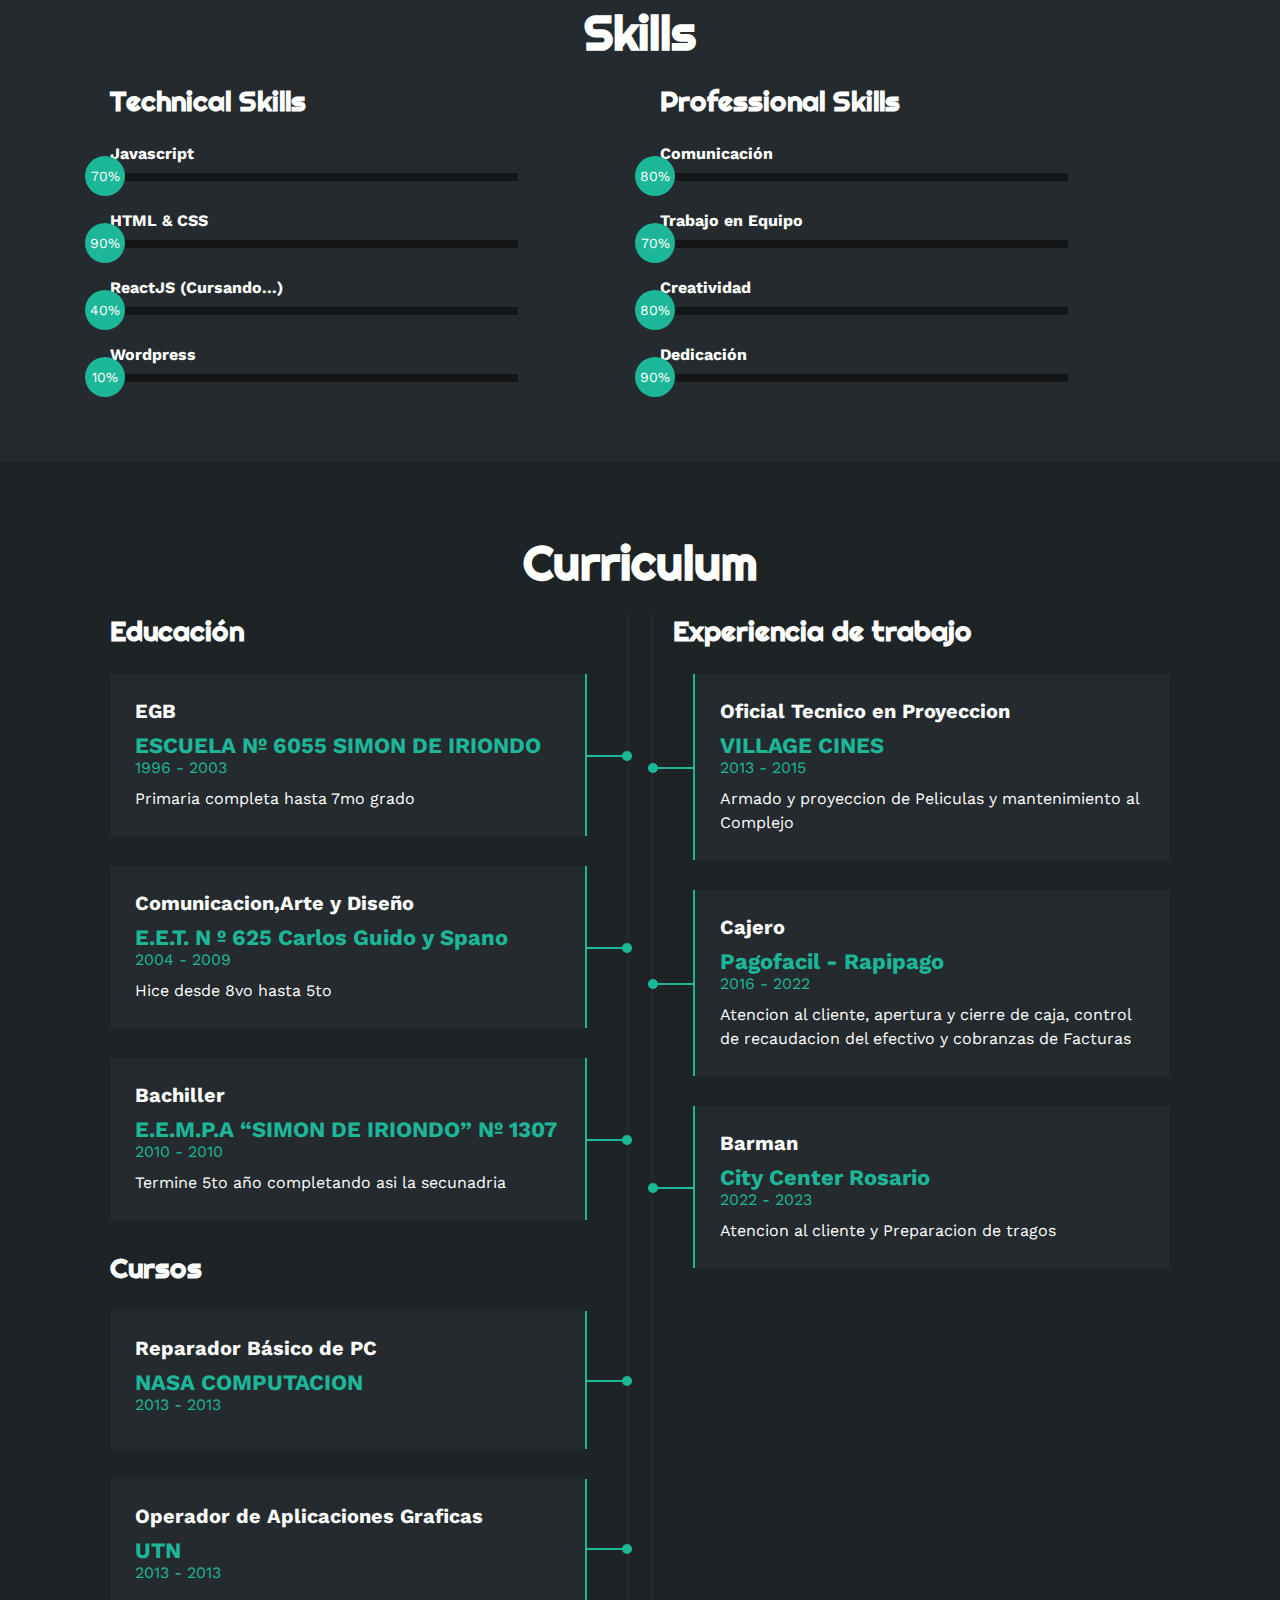
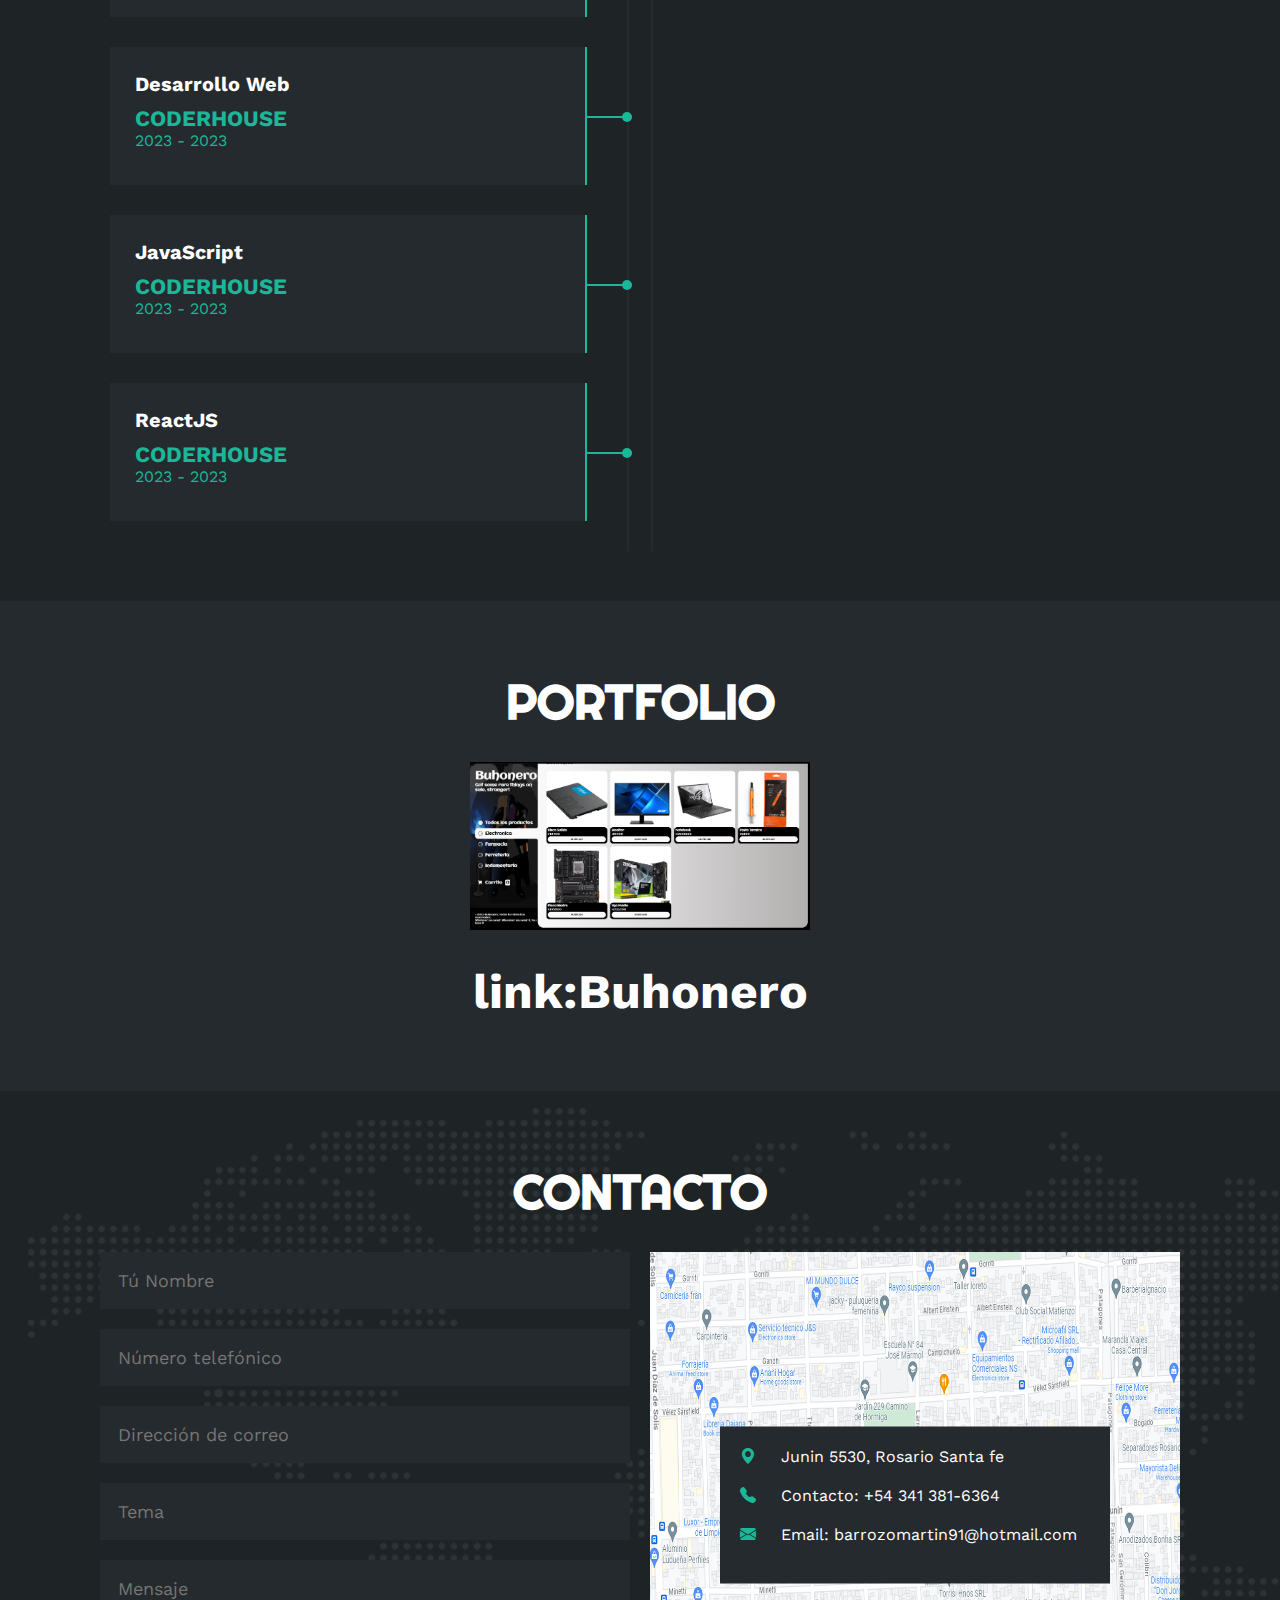
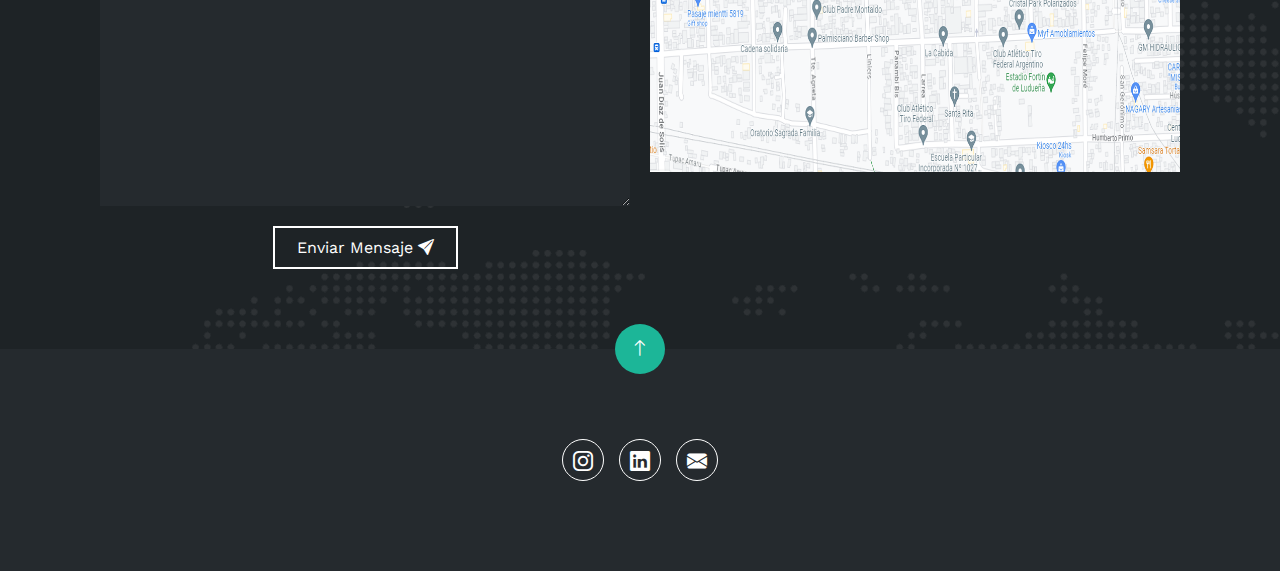
==== commit 5a83b77e: "Change link and rename buhonero" ====
--- a/index.html
+++ b/index.html
@@ -326,7 +326,7 @@
                     </div>
                 </div>
             </div>
-            <h2><a href="http://buhonero.infinityfreeapp.com/">Buhonero</a></h2>
+            <h2><a href="https://barrozomartin.github.io/Buhonero/">link:Buhonero</a></h2>
         </div>
     </section>
                 <!-- <div class="proyecto">
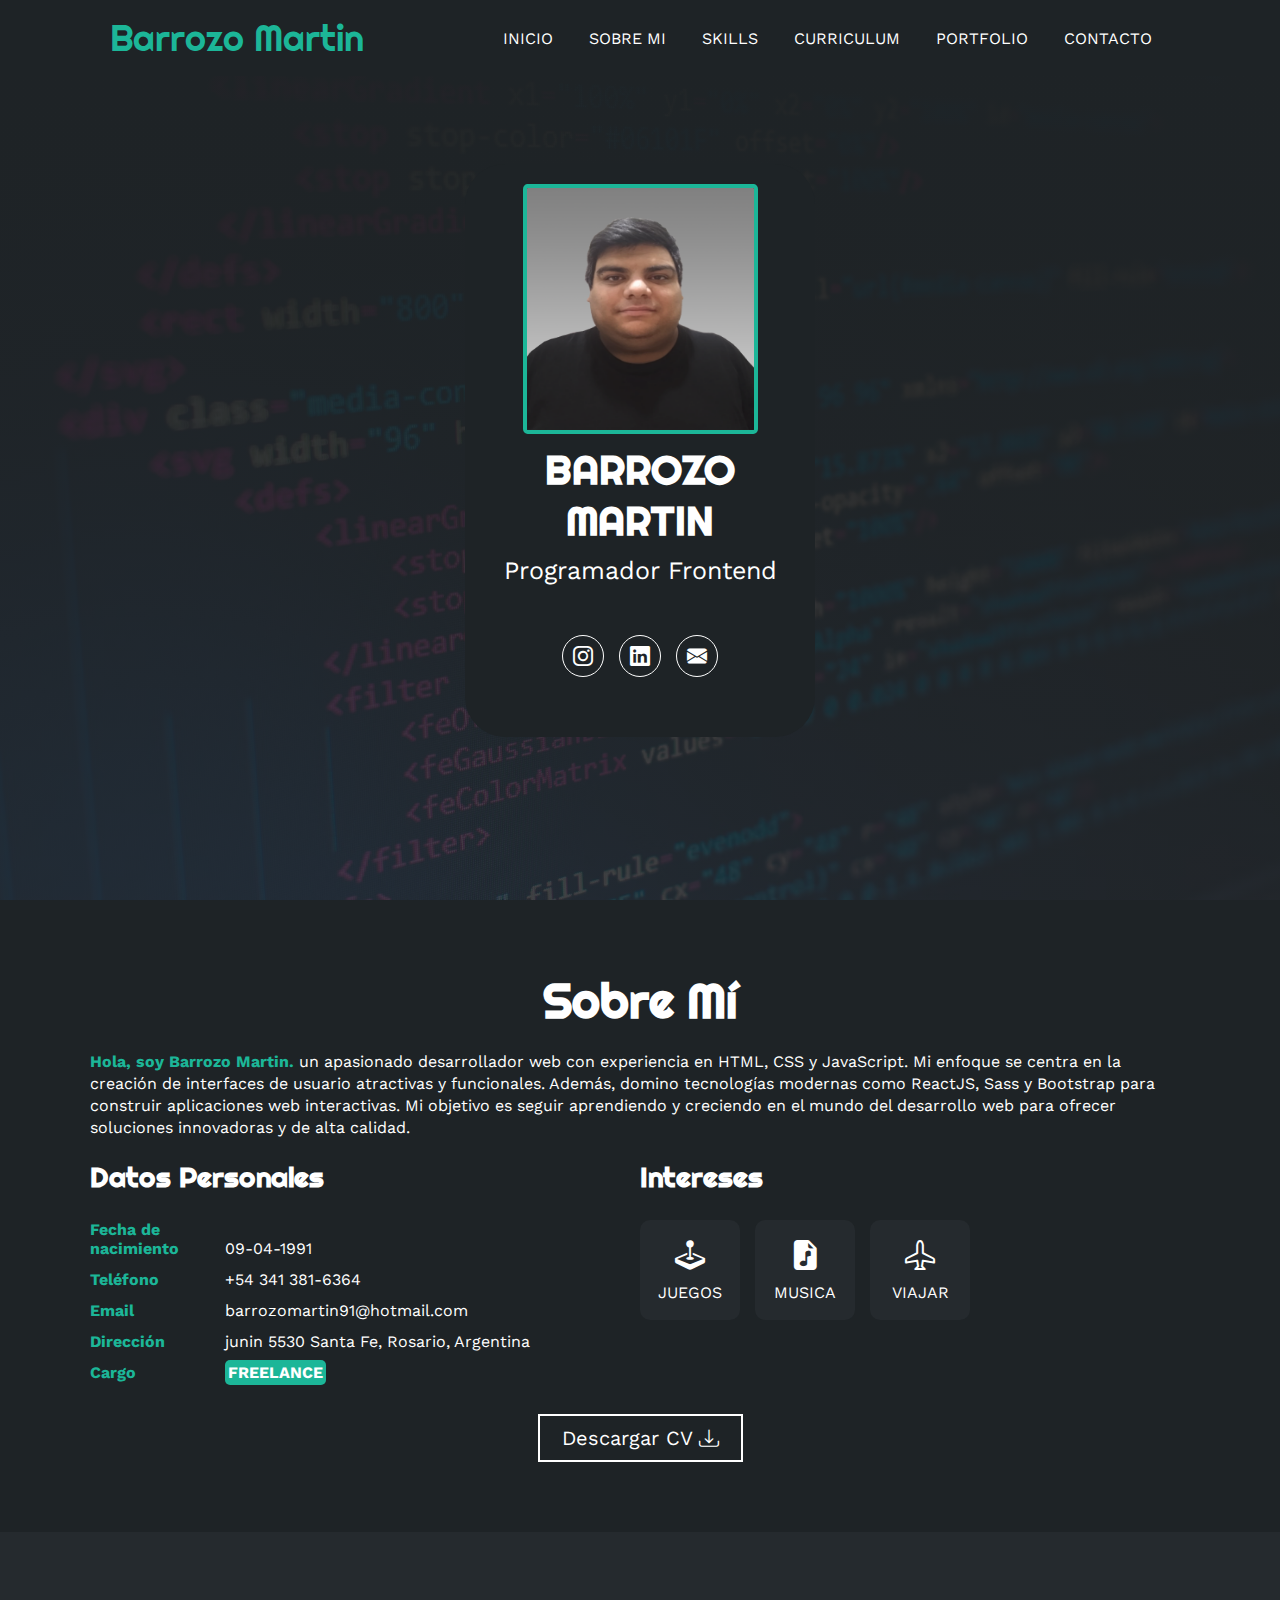
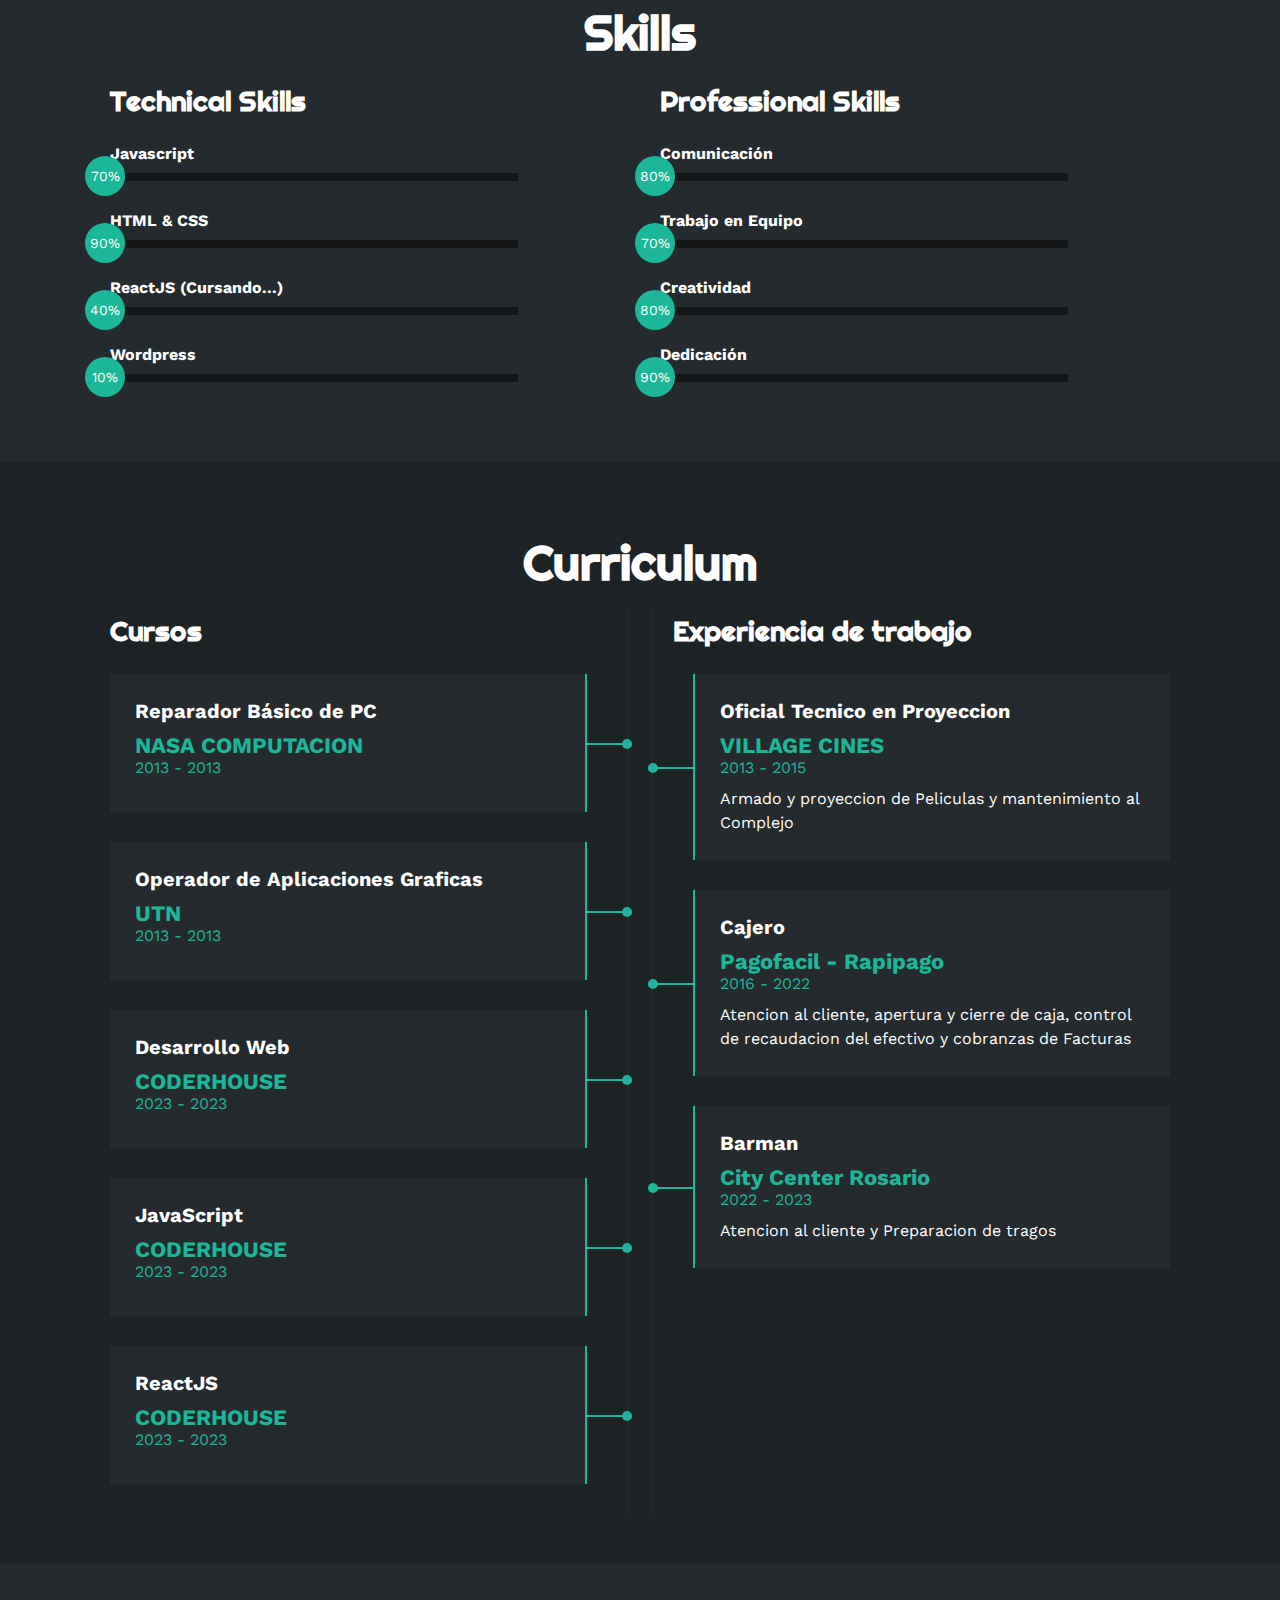
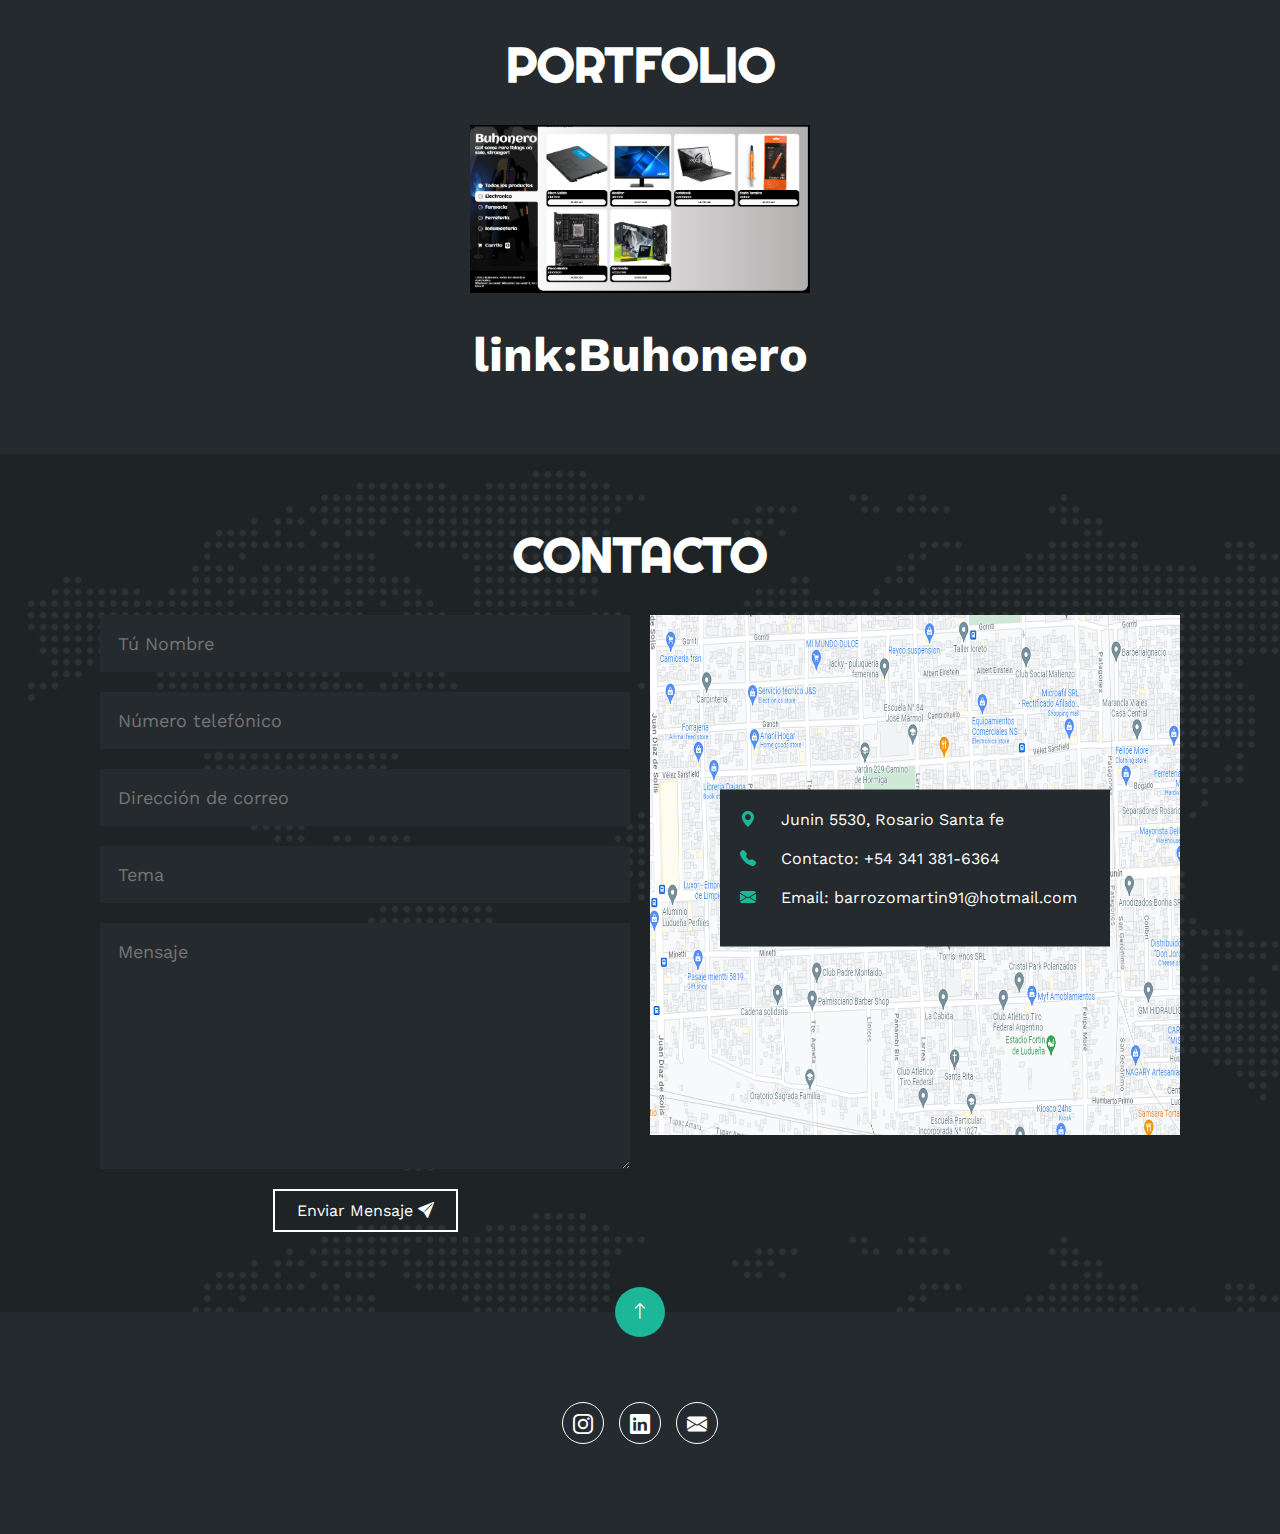
==== commit 8ce6dab1: "edit Cv" ====
--- a/index.html
+++ b/index.html
@@ -202,8 +202,8 @@
             <h2>Curriculum</h2>
             <div class="fila">
                 <div class="col izquierda">
-                    <h3>Educación</h3>
-                    <div class="item izq">
+                    <!-- <h3>Educación</h3> -->
+                    <!-- <div class="item izq">
                         <h4>EGB</h4>
                         <span class="casa">ESCUELA Nº 6055 SIMON DE IRIONDO</span>
                         <span class="fecha">1996 - 2003</span>
@@ -229,7 +229,7 @@
                         <div class="conectori">
                             <div class="circuloi"></div>
                         </div>
-                    </div>
+                    </div> -->
                     <h3>Cursos</h3>
                     <div class="item izq">
                         <h4>Reparador Básico de PC</h4>
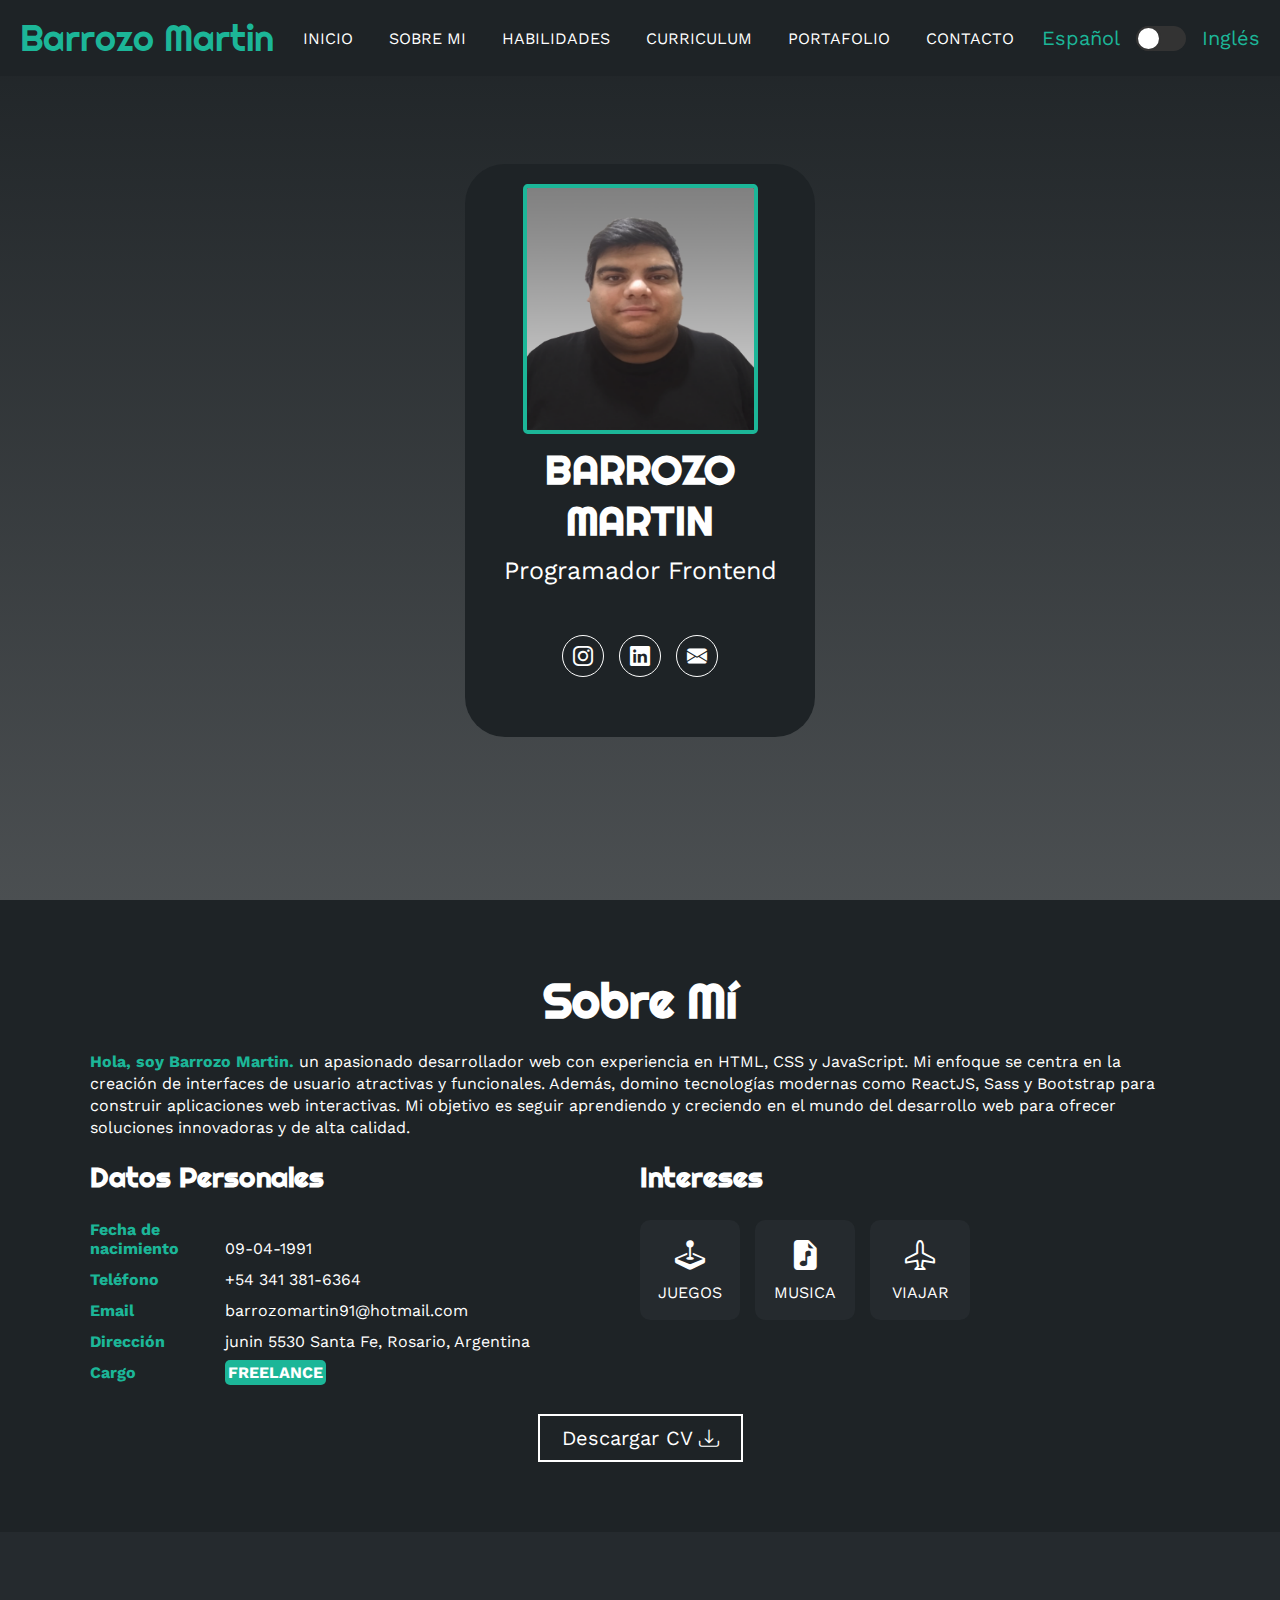
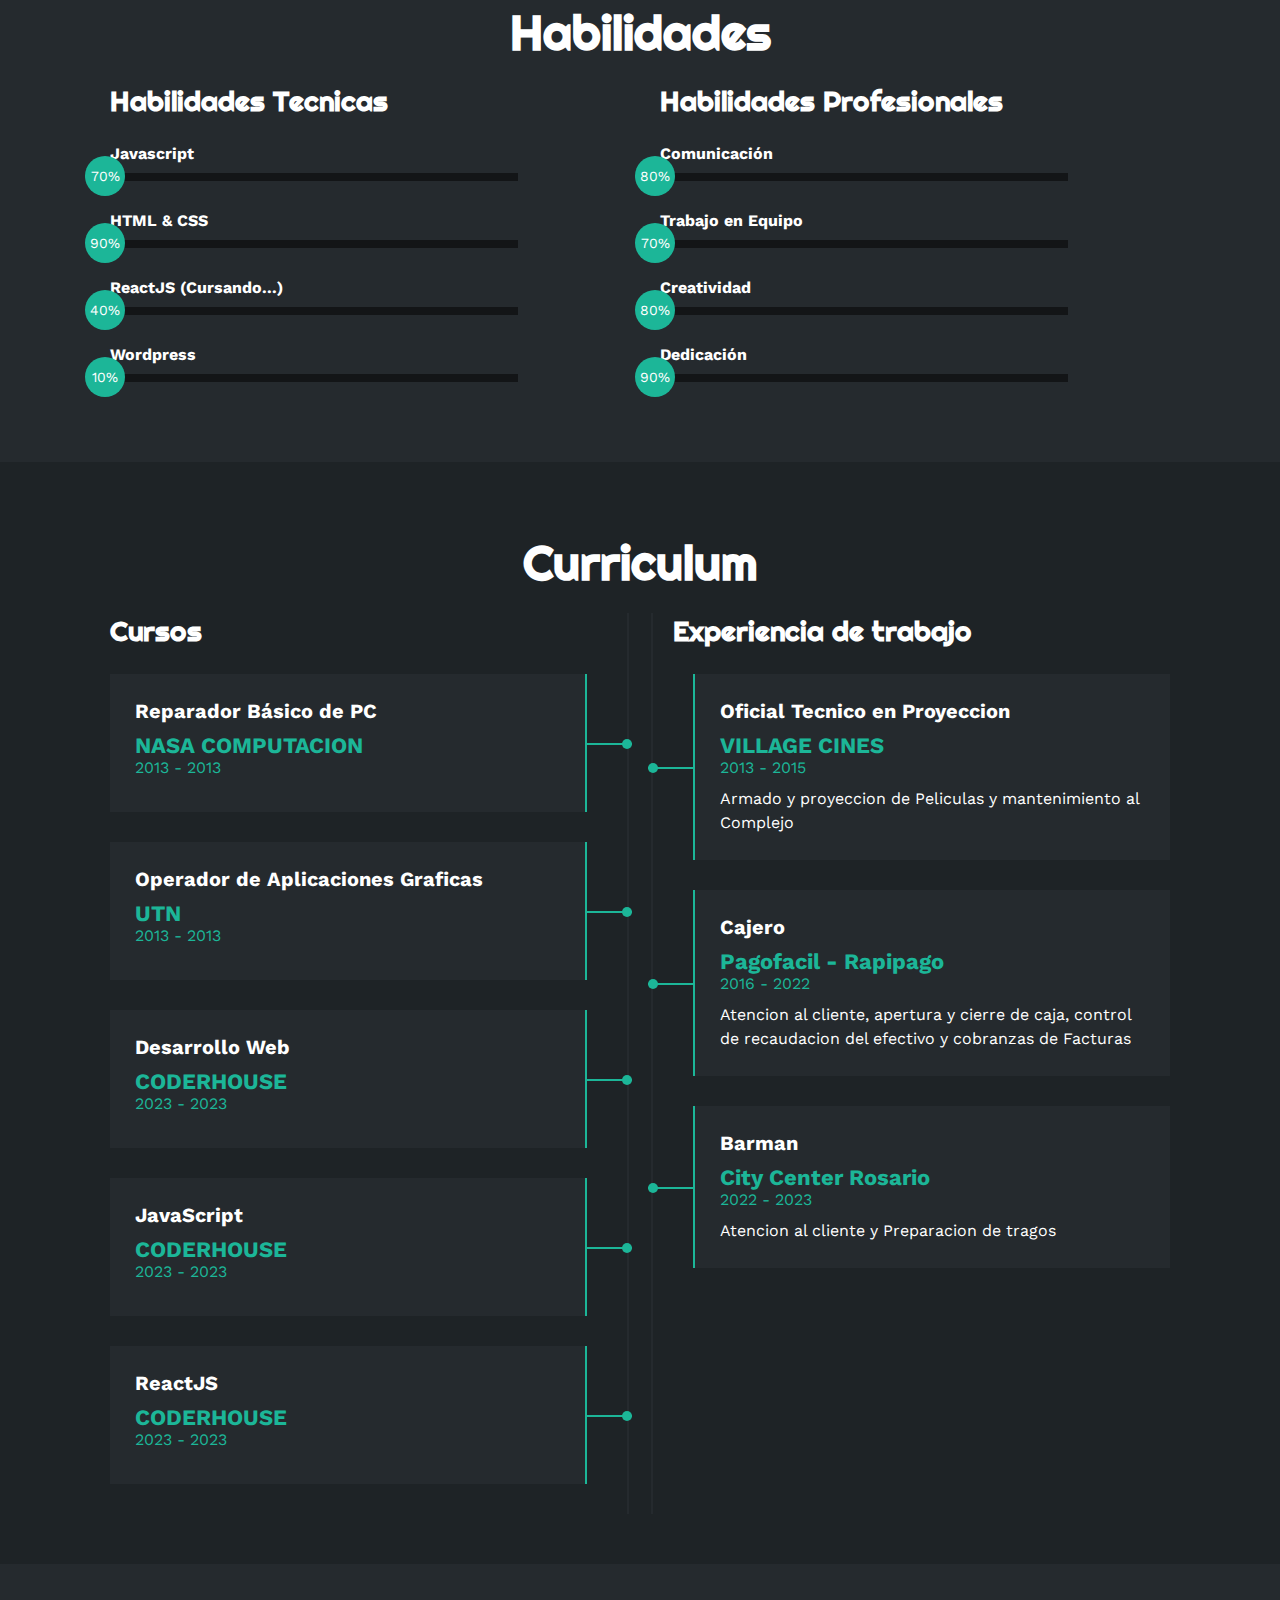
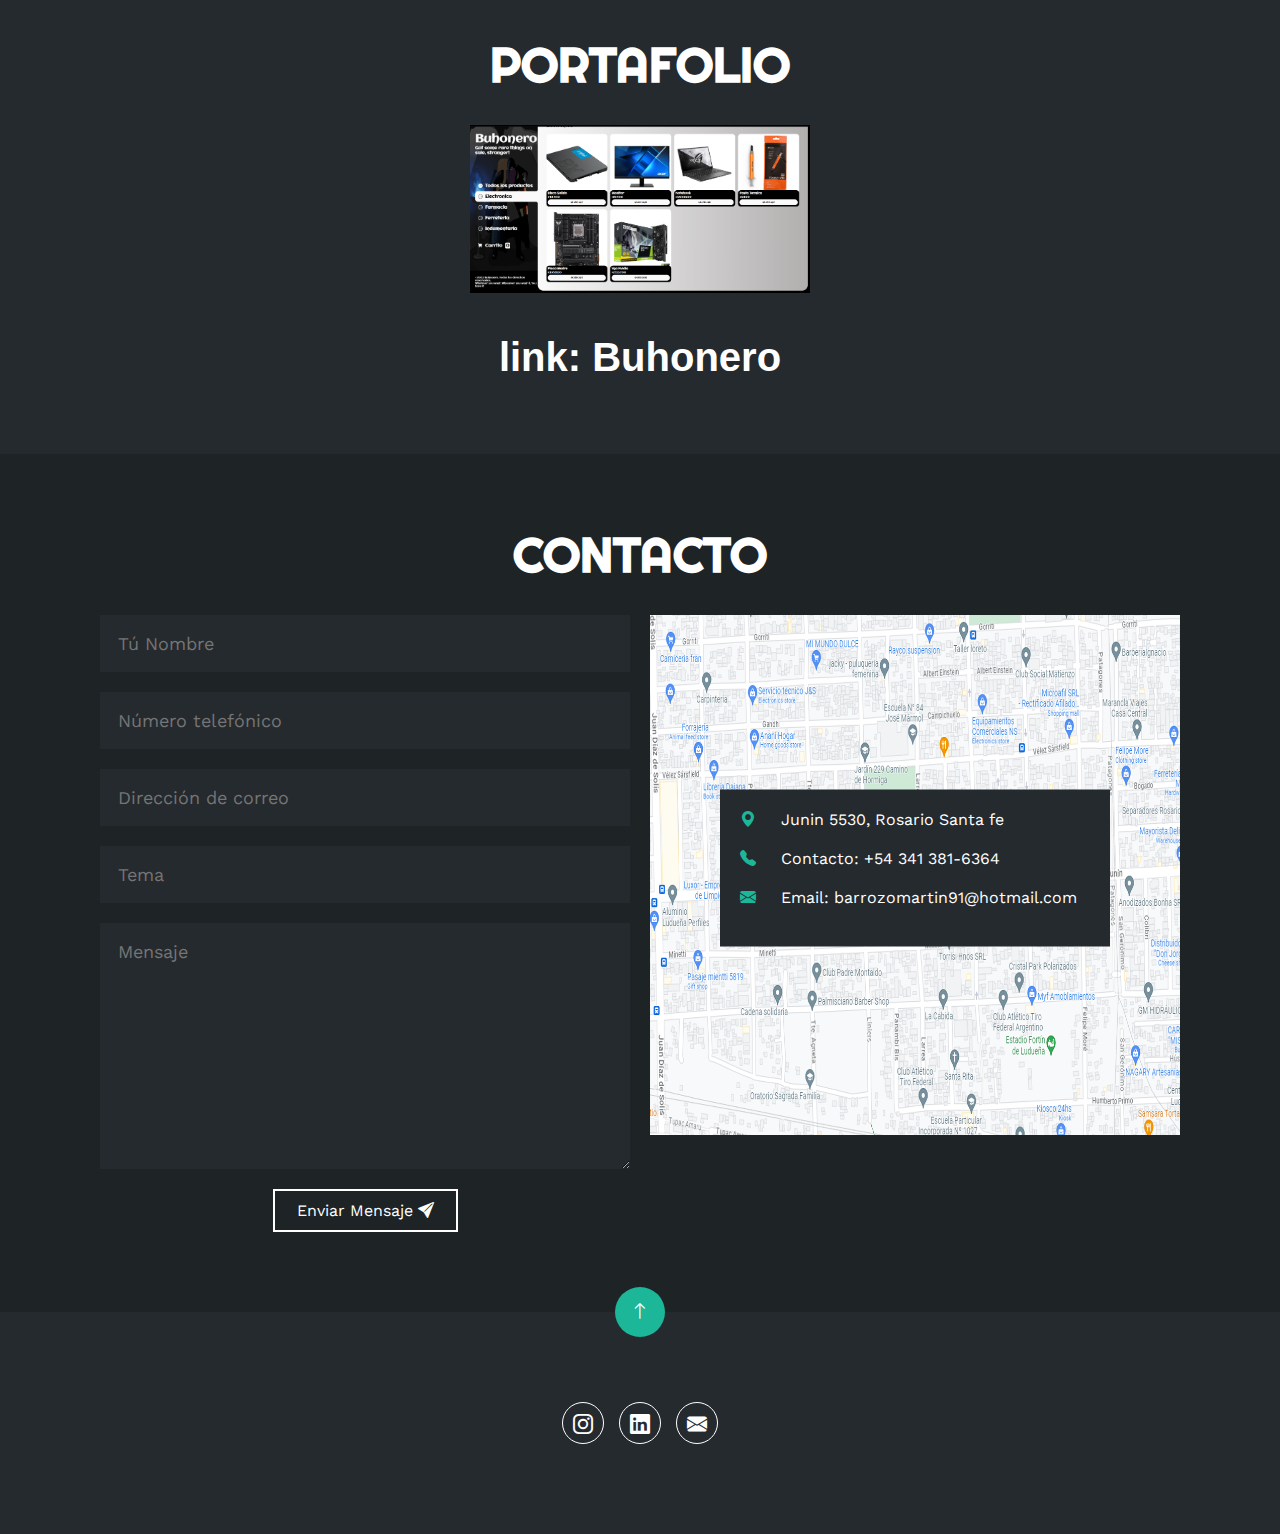
==== commit fc70c528: "Fix Idioma" ====
--- a/index.html
+++ b/index.html
@@ -5,8 +5,8 @@
     <meta http-equiv="X-UA-Compatible" content="IE=edge">
     <meta name="viewport" content="width=device-width, initial-scale=1.0">
     <link rel="stylesheet" href="https://cdn.jsdelivr.net/npm/bootstrap-icons@1.11.1/font/bootstrap-icons.css">
-    <title>Portfolio | Barrozo Martin</title>
-    <link rel="stylesheet" href="estilo.css">
+    <title>Portafolio | Barrozo Martin</title>
+    <link rel="stylesheet" href="./css/styles.css">
 </head>
 <body>
     <!-- MENU ENCABEZADO -->
@@ -19,12 +19,21 @@
                 <ul>
                     <li><a href="#inicio" onclick="seleccionar()">INICIO</a></li>
                     <li><a href="#sobremi" onclick="seleccionar()">SOBRE MI</a></li>
-                    <li><a href="#skills" onclick="seleccionar()">SKILLS</a></li>
+                    <li><a href="#skills" onclick="seleccionar()">HABILIDADES</a></li>
                     <li><a href="#curriculum" onclick="seleccionar()">CURRICULUM</a></li>
-                    <li><a href="#portfolio" onclick="seleccionar()">PORTFOLIO</a></li>
+                    <li><a href="#portfolio" onclick="seleccionar()">PORTAFOLIO</a></li>
                     <li><a href="#contacto" onclick="seleccionar()">CONTACTO</a></li>
                 </ul>
             </nav>
+
+            <div id="language-buttons">
+                <span class="es">Español</span>
+                <input type="checkbox" class="check" id="language-switch">
+                <span class="en">Inglés</span>
+            </div>
+            
+                     
+              
             <div class="nav-responsive" onclick="mostrarOcultarMenu()">
                 <i class="bi bi-list"></i>
             </div>
@@ -35,7 +44,7 @@
     <section id="inicio" class="inicio">
         <div class="contenido-banner">
             <div class="contenedor-img">
-                <img src="images/Perfil/foto.png" alt="foto perfil Barrozo Martin">
+                <img src="./images/Perfil/foto.png" alt="foto perfil Barrozo Martin">
             </div>
             <h1>BARROZO MARTIN</h1>
             <h2>Programador Frontend</h2>
@@ -112,16 +121,16 @@
         </div>
     </section>
 
-    <!-- SECCION SKILLS -->
+    <!-- SECCION HABILIDADES -->
     <section class="skills" id="skills">
         <div class="contenido-seccion">
-            <h2>Skills</h2>
+            <h2>Habilidades</h2>
             <div class="fila">
-                <!-- Technical Skill -->
+                <!-- HABILIDADES TECNICAS -->
 
                 
                 <div class="col">
-                    <h3>Technical Skills</h3>
+                    <h3>Habilidades Tecnicas</h3>
                     <div class="skill">
                         <span>Javascript</span>
                         <div class="barra-skill">
@@ -156,9 +165,9 @@
                     </div>
 
                 </div>
-                <!-- Professional Skills -->
-                <div class="col">
-                    <h3>Professional Skills</h3>
+                <!-- Habilidades Profesionales -->
+                <div class="col">
+                    <h3>Habilidades Profesionales</h3>
                     <div class="skill">
                         <span>Comunicación</span>
                         <div class="barra-skill">
@@ -312,21 +321,21 @@
         </div>
     </section>
 
-    <!-- SECCION PORTFOLIO -->
+    <!-- SECCION PORTAFOLIO -->
     <section id="portfolio" class="portfolio">
         <div class="contenido-seccion">
-            <h2>PORTFOLIO</h2>
+            <h2>PORTAFOLIO</h2>
             <div class="galeria">
                 <div class="proyecto">
-                    <img src="images/portfolio/Buhonero.png" alt="buhonero e-commerce">
+                    <img src="./images/portfolio/Buhonero.png" alt="buhonero e-commerce">
 
                     <div class="overlay">
                         <h3>e-commerce el "Buhonero"</h3>
-                        <p>Screen Capture</p>
-                    </div>
-                </div>
-            </div>
-            <h2><a href="https://barrozomartin.github.io/Buhonero/">link:Buhonero</a></h2>
+                        <p>Captura de Pantalla</p>
+                    </div>
+                </div>
+            </div>
+            <h2><a href="https://barrozomartin.github.io/Buhonero/">link: Buhonero</a>
         </div>
     </section>
                 <!-- <div class="proyecto">
@@ -387,7 +396,7 @@
                 </div>
                 <!-- Mapa -->
                 <div class="col">
-                    <img src="images/background/ubicacion.png" alt="">
+                    <img src="./images/background/ubicacion.png" alt="">
                     <div class="info">
                         <ul>
                             <li>
@@ -422,6 +431,6 @@
         </div>
     </footer>
 
-    <script src="script.js"></script>
+    <script src="./js/main.js"></script>
 </body>
 </html>--- a/css/styles.css
+++ b/css/styles.css
@@ -0,0 +1,845 @@
+@import url("https://fonts.googleapis.com/css2?family=Righteous&family=Work+Sans:wght@100;300;400;600;800&display=swap");
+* {
+  box-sizing: border-box;
+  font-family: "Work Sans";
+  margin: 0;
+  padding: 0;
+}
+button a {
+  text-decoration: none;
+  color: #fff;
+}
+
+html {
+  /* me permite deslizar cuando hago clic en los links del menu */
+  scroll-behavior: smooth;
+}
+
+#language-buttons {
+  display: flex;
+  gap: 1rem;
+}
+
+.en,
+.es {
+  color: #1cb698;
+  font-size: 20px;
+}
+
+.check,
+.check2 {
+  position: relative;
+  width: 50px;
+}
+
+.check:before,
+.check2:before {
+  content: "";
+  position: absolute;
+  width: 50px;
+  height: 25px;
+  background: #333;
+  border-radius: 25px;
+}
+
+.check:after {
+  content: "";
+  position: absolute;
+  width: 25px;
+  height: 25px;
+  background: #fff;
+  border-radius: 25px;
+  transition: 0.25s;
+  border: 2px solid #333;
+  box-sizing: border-box;
+}
+
+.check:checked:after {
+  left: 25px;
+  border: 2px solid #00a1ff;
+}
+
+.check2:after {
+  content: "";
+  position: absolute;
+  width: 25px;
+  height: 25px;
+  background: #fff;
+  border-radius: 25px;
+  transition: 0.25s;
+  border: 2px solid #333;
+  box-sizing: border-box;
+  left: 25px;
+}
+
+.check2:checked:after {
+  left: 0;
+  border: 2px solid #00a1ff;
+  background: #00a1ff;
+}
+
+/* MENU */
+.contenedor-header {
+  background: #1e2326;
+  position: fixed;
+  width: 100%;
+  top: 0;
+  left: 0;
+  z-index: 99;
+}
+
+.contenedor-header header {
+  max-width: 1300px;
+  margin: auto;
+  display: flex;
+  justify-content: space-between;
+  align-items: center;
+  padding: 15px 20px;
+}
+
+.contenedor-header header .logo a {
+  font-family: "Righteous";
+  font-size: 36px;
+  color: #1cb698;
+  text-decoration: none;
+}
+
+.contenedor-header header ul {
+  display: flex;
+  list-style: none;
+}
+
+.contenedor-header header nav ul li a {
+  text-align: none;
+  color: #fff;
+  margin: 0 15px;
+  padding: 3px;
+  transition: 0.5s;
+  text-decoration: none;
+}
+
+.contenedor-header header nav ul li a:hover {
+  color: #1cb698;
+}
+
+.nav-responsive {
+  background-color: #1cb698;
+  color: #fff;
+  padding: 5px 10px;
+  border-radius: 5px;
+  cursor: pointer;
+  display: none;
+}
+/* SECCION INICIO */
+.inicio {
+  background: linear-gradient(
+      to top,
+      rgba(30, 35, 38, 0.8),
+      rgba(30, 35, 38, 1)
+    ),
+    url(images/background/fondo\ programador.avif);
+  background-size: cover;
+  height: 100vh;
+  color: #fff;
+  display: flex;
+  align-items: center;
+}
+.inicio .contenido-banner {
+  padding: 20px;
+  background-color: #1e2326;
+  max-width: 350px;
+  margin: auto;
+  text-align: center;
+  border-radius: 40px;
+}
+
+.inicio .contenido-banner img {
+  border: 4px solid #1cb698;
+  display: block;
+  width: 235px;
+  height: 250px;
+  margin: auto;
+  border-radius: 2%;
+}
+
+.inicio .contenido-banner h1 {
+  margin-top: 10px;
+  font-size: 40px;
+  font-family: "Righteous";
+}
+
+.inicio .contenido-banner h2 {
+  margin: 10px;
+  font-size: 25px;
+  font-weight: normal;
+}
+
+.inicio .contenido-banner .redes a {
+  color: #fff;
+  display: inline-block;
+  text-decoration: none;
+  border: 1px solid #fff;
+  border-radius: 100%;
+  width: 42px;
+  height: 42px;
+  line-height: 42px;
+  margin: 40px 5px;
+  font-size: 20px;
+  transition: 0.3s;
+}
+.inicio .contenido-banner .redes a:hover {
+  background-color: #1cb698;
+}
+
+.sobremi {
+  background-color: #1e2326;
+  color: #fff;
+  padding: 50px 20px;
+}
+.sobremi .contenido-seccion {
+  max-width: 1100px;
+  margin: auto;
+}
+.sobremi h2 {
+  font-size: 48px;
+  font-family: "Righteous";
+  text-align: center;
+  padding: 20px 0;
+}
+.sobremi .contenido-seccion p {
+  font: 18px;
+  line-height: 22px;
+  margin-bottom: 20px;
+}
+.sobremi .contenido-seccion p span {
+  color: #1cb698;
+  font-weight: bold;
+}
+.sobremi .fila {
+  display: flex;
+}
+.sobremi .fila .col {
+  width: 50%;
+}
+.sobremi .fila .col h3 {
+  font-size: 28px;
+  font-family: "Righteous";
+  margin-bottom: 25px;
+}
+.sobremi .fila .col ul {
+  list-style: none;
+}
+.sobremi .fila .col ul li {
+  margin: 12px 0;
+}
+.sobremi .fila .col ul li strong {
+  display: inline-block;
+  color: #1cb698;
+  width: 130px;
+}
+.sobremi .fila .col ul li span {
+  background-color: #1cb698;
+  padding: 3px;
+  font-weight: bold;
+  border-radius: 5px;
+}
+.sobremi .fila .col .contenedor-intereses {
+  display: flex;
+  flex-wrap: wrap;
+}
+.sobremi .fila .col .contenedor-intereses .interes {
+  width: 100px;
+  height: 100px;
+  background-color: #252a2e;
+  border-radius: 10px;
+  margin: 0 15px 15px 0;
+  display: flex;
+  flex-direction: column;
+  align-items: center;
+  justify-content: center;
+  transition: 0.3s;
+}
+.sobremi .fila .col .contenedor-intereses .interes:hover {
+  background-color: #1cb698;
+}
+.sobremi .fila .col .contenedor-intereses .interes i {
+  font-size: 30px;
+  margin-bottom: 10px;
+}
+.sobremi button {
+  cursor: pointer;
+  background-color: transparent;
+  border: 2px solid #fff;
+  width: fit-content;
+  display: block;
+  margin: 20px auto;
+  padding: 10px 22px;
+  font-size: 20px;
+  color: #fff;
+  position: relative;
+  z-index: 10;
+}
+.sobremi button .overlay {
+  position: absolute;
+  top: 0;
+  left: 0;
+  width: 0;
+  height: 100%;
+  background-color: #1cb698;
+  z-index: -1;
+  transition: 1s;
+}
+.sobremi button:hover .overlay {
+  width: 100%;
+}
+/* SECCION SKILLS*/
+.skills {
+  background-color: #252a2e;
+  color: #fff;
+  padding: 50px 20px;
+}
+.skills .contenido-seccion {
+  max-width: 1100px;
+  margin: auto;
+}
+.skills h2 {
+  font-size: 48px;
+  font-family: "Righteous";
+  text-align: center;
+  padding: 20px 0;
+}
+.skills .fila {
+  display: flex;
+}
+.skills .fila .col {
+  width: 50%;
+  padding: 0 20px;
+}
+.skills .fila .col h3 {
+  font-size: 28px;
+  font-family: "Righteous";
+  margin-bottom: 25px;
+}
+.skills .skill > span {
+  font-weight: bold;
+  display: block;
+  margin-bottom: 10px;
+}
+.skills .skill .barra-skill {
+  height: 8px;
+  width: 80%;
+  background-color: #131517;
+  position: relative;
+  margin-bottom: 30px;
+}
+.skills .skill .progreso {
+  background-color: #1cb698;
+  position: absolute;
+  top: 0;
+  left: 0;
+  height: 8px;
+}
+.skills .skill .barra-skill span {
+  position: absolute;
+  height: 40px;
+  width: 40px;
+  background-color: #1cb698;
+  border-radius: 50px;
+  line-height: 40px;
+  text-align: center;
+  top: -17px;
+  right: -15px;
+  font-size: 14px;
+}
+/* Estas clases se agregaran dinamicamente mediante javascript */
+.skills .skill .javascript {
+  width: 0%;
+  animation: 2s javascript forwards;
+}
+@keyframes javascript {
+  0% {
+    width: 0%;
+  }
+  100% {
+    width: 75%;
+  }
+}
+
+.skills .skill .htmlcss {
+  width: 0%;
+  animation: 2s htmlcss forwards;
+}
+@keyframes htmlcss {
+  0% {
+    width: 0%;
+  }
+  100% {
+    width: 89%;
+  }
+}
+
+.skills .skill .photoshop {
+  width: 0%;
+  animation: 2s photoshop forwards;
+}
+@keyframes photoshop {
+  0% {
+    width: 0%;
+  }
+  100% {
+    width: 95%;
+  }
+}
+
+.skills .skill .wordpress {
+  width: 0%;
+  animation: 2s wordpress forwards;
+}
+@keyframes wordpress {
+  0% {
+    width: 0%;
+  }
+  100% {
+    width: 81%;
+  }
+}
+
+.skills .skill .drupal {
+  width: 0%;
+  animation: 2s drupal forwards;
+}
+@keyframes drupal {
+  0% {
+    width: 0%;
+  }
+  100% {
+    width: 55%;
+  }
+}
+
+.skills .skill .comunicacion {
+  width: 0%;
+  animation: 2s comunicacion forwards;
+}
+@keyframes comunicacion {
+  0% {
+    width: 0%;
+  }
+  100% {
+    width: 80%;
+  }
+}
+
+.skills .skill .trabajo {
+  width: 0%;
+  animation: 2s trabajo forwards;
+}
+@keyframes trabajo {
+  0% {
+    width: 0%;
+  }
+  100% {
+    width: 70%;
+  }
+}
+
+.skills .skill .creatividad {
+  width: 0%;
+  animation: 2s creatividad forwards;
+}
+@keyframes creatividad {
+  0% {
+    width: 0%;
+  }
+  100% {
+    width: 99%;
+  }
+}
+
+.skills .skill .dedicacion {
+  width: 0%;
+  animation: 2s dedicacion forwards;
+}
+@keyframes dedicacion {
+  0% {
+    width: 0%;
+  }
+  100% {
+    width: 65%;
+  }
+}
+
+.skills .skill .proyect {
+  width: 0%;
+  animation: 2s proyect forwards;
+}
+@keyframes proyect {
+  0% {
+    width: 0%;
+  }
+  100% {
+    width: 94%;
+  }
+}
+/* SECCION CURRICULUM */
+.curriculum {
+  background-color: #1e2326;
+  color: #fff;
+  padding: 50px 20px;
+}
+.curriculum .contenido-seccion {
+  max-width: 1100px;
+  margin: auto;
+}
+.curriculum h2 {
+  font-size: 48px;
+  font-family: "Righteous";
+  text-align: center;
+  padding: 20px 0;
+}
+.curriculum .fila {
+  display: flex;
+  justify-content: space-between;
+}
+.curriculum .fila .col {
+  width: 49%;
+  padding: 0 20px;
+}
+.curriculum .fila .col h3 {
+  font-size: 28px;
+  font-family: "Righteous";
+  margin-bottom: 25px;
+}
+.curriculum .fila .izquierda {
+  border-right: 2px solid #252a2e;
+}
+.curriculum .fila .derecha {
+  border-left: 2px solid #252a2e;
+}
+.curriculum .fila .item {
+  padding: 25px;
+  margin-bottom: 30px;
+  background-color: #252a2e;
+  position: relative;
+}
+.curriculum .fila .item h4 {
+  font-size: 20px;
+  margin-bottom: 10px;
+}
+.curriculum .fila .item .casa {
+  color: #1cb698;
+  font-size: 22px;
+  font-weight: bold;
+  display: block;
+}
+.curriculum .fila .item .fecha {
+  display: block;
+  color: #1cb698;
+  margin-bottom: 10px;
+}
+.curriculum .fila .item p {
+  line-height: 24px;
+}
+.curriculum .fila .izq {
+  border-right: 2px solid #1cb698;
+  margin-right: 20px;
+}
+.curriculum .fila .der {
+  border-left: 2px solid #1cb698;
+  margin-left: 20px;
+}
+.curriculum .fila .item .conectori {
+  height: 2px;
+  background-color: #1cb698;
+  width: 47px;
+  position: absolute;
+  top: 50%;
+  right: -47px;
+  z-index: 5;
+}
+.curriculum .fila .item .conectori .circuloi {
+  display: block;
+  height: 10px;
+  width: 10px;
+  border-radius: 50%;
+  background-color: #1cb698;
+  float: right;
+  position: relative;
+  bottom: 4px;
+}
+.curriculum .fila .item .conectord {
+  height: 2px;
+  background-color: #1cb698;
+  width: 47px;
+  position: absolute;
+  top: 50%;
+  left: -47px;
+  z-index: 5;
+}
+.curriculum .fila .item .conectord .circulod {
+  display: block;
+  height: 10px;
+  width: 10px;
+  border-radius: 50%;
+  background-color: #1cb698;
+  float: left;
+  position: relative;
+  bottom: 4px;
+}
+/* SECCION PORTFOLIO */
+.portfolio {
+  background-color: #252a2e;
+  color: #fff;
+  padding: 50px 20px;
+}
+.portfolio .contenido-seccion {
+  max-width: 1100px;
+  margin: auto;
+}
+.portfolio h2 {
+  font-size: 48px;
+  font-family: "Righteous";
+  text-align: center;
+  padding: 20px 0;
+}
+
+.portfolio h2 a {
+  text-decoration: none;
+  color: #fff;
+  font-family: sans-serif;
+  font-size: 40px;
+}
+
+.portfolio .galeria {
+  display: flex;
+  flex-wrap: wrap;
+  justify-content: space-around;
+}
+.portfolio .galeria .proyecto {
+  position: relative;
+  max-width: 340px;
+  height: fit-content;
+  margin: 10px;
+  cursor: pointer;
+}
+.portfolio .galeria .proyecto img {
+  width: 100%;
+  display: block;
+}
+.portfolio .galeria .proyecto .overlay {
+  position: absolute;
+  top: 0;
+  width: 100%;
+  height: 100%;
+  text-align: center;
+  background: linear-gradient(rgba(28, 182, 152, 0.8), rgba(28, 182, 152, 0.8));
+  display: flex;
+  flex-direction: column;
+  justify-content: center;
+  transition: 1s;
+  font-size: 18px;
+  letter-spacing: 3px;
+  opacity: 0;
+}
+.portfolio .galeria .proyecto .overlay h3 {
+  margin-bottom: 20px;
+  transition: 1s;
+}
+.portfolio .galeria .proyecto .overlay:hover {
+  opacity: 1;
+}
+.portfolio .galeria .proyecto .overlay:hover h3 {
+  margin-bottom: 0px;
+}
+/* SECCION CONTACTO */
+.contacto {
+  background-image: url(./images/background/contact_bg.png);
+  background-color: #1e2326;
+  color: #fff;
+  padding: 50px 0;
+}
+.contacto .contenido-seccion {
+  max-width: 1100px;
+  margin: auto;
+}
+.contacto h2 {
+  font-size: 48px;
+  font-family: "Righteous";
+  text-align: center;
+  padding: 20px 0;
+}
+.contacto .fila {
+  display: flex;
+}
+.contacto .col {
+  width: 50%;
+  padding: 10px;
+  position: relative;
+}
+.contacto .col input,
+.contacto .col textarea {
+  display: block;
+  width: 100%;
+  padding: 18px;
+  border: none;
+  margin-bottom: 20px;
+  background-color: #252a2e;
+  color: #fff;
+  font-size: 18px;
+}
+.contacto button {
+  cursor: pointer;
+  background-color: transparent;
+  border: 2px solid #fff;
+  width: fit-content;
+  display: block;
+  margin: 20px auto;
+  padding: 10px 22px;
+  font-size: 16px;
+  color: #fff;
+  position: relative;
+  z-index: 10;
+}
+.contacto button .overlay {
+  position: absolute;
+  top: 0;
+  left: 0;
+  width: 0;
+  height: 100%;
+  background-color: #1cb698;
+  z-index: -1;
+  transition: 1s;
+}
+.contacto button:hover .overlay {
+  width: 100%;
+}
+.contacto .col img {
+  width: 100%;
+}
+.contacto .col .info {
+  position: absolute;
+  width: 390px;
+  top: 40%;
+  background-color: #252a2e;
+  padding: 20px;
+  left: 50%;
+  transform: translate(-50%, -50%);
+}
+.contacto .col .info ul {
+  list-style: none;
+}
+.contacto .col .info ul li {
+  margin-bottom: 20px;
+}
+.contacto .col .info ul li i {
+  color: #1cb698;
+  display: inline-block;
+  margin-right: 20px;
+}
+footer {
+  background-color: #252a2e;
+  color: #fff;
+  padding: 50px 0 30px 0;
+  text-align: center;
+  position: relative;
+  width: 100%;
+}
+footer .redes {
+  margin-bottom: 20px;
+}
+footer .redes a {
+  color: #fff;
+  display: inline-block;
+  text-decoration: none;
+  border: 1px solid #fff;
+  border-radius: 100%;
+  width: 42px;
+  height: 42px;
+  line-height: 42px;
+  margin: 40px 5px;
+  font-size: 20px;
+  transition: 0.3s;
+}
+footer .arriba {
+  display: block;
+  width: 50px;
+  height: 50px;
+  background-color: #1cb698;
+  color: #fff;
+  position: absolute;
+  left: 50%;
+  transform: translateX(-50%);
+  top: -25px;
+  border-radius: 50%;
+  line-height: 50px;
+  font-size: 18px;
+}
+/* SECCION RESPONSIVE */
+@media screen and (max-width: 980px) {
+  nav {
+    display: none;
+  }
+  .nav-responsive {
+    display: block;
+  }
+  nav.responsive {
+    display: block;
+    position: absolute;
+    right: 0;
+    top: 75px;
+    background-color: #252a2e;
+    width: 180px;
+  }
+  nav.responsive ul {
+    display: block !important;
+  }
+  nav.responsive ul li {
+    border-bottom: 1px solid #fff;
+    padding: 10px 0;
+  }
+}
+@media screen and (max-width: 700px) {
+  .sobremi .fila {
+    display: block;
+  }
+  .sobremi .fila .col {
+    width: fit-content;
+  }
+
+  .skills .fila {
+    display: block;
+  }
+  .skills .fila .col {
+    width: 100%;
+  }
+  .skills .fila .col .barra-skill {
+    width: 100%;
+  }
+
+  .curriculum .fila {
+    display: block;
+  }
+  .curriculum .fila .col {
+    width: 90%;
+  }
+  .curriculum .fila .derecha {
+    margin-left: 20px;
+  }
+
+  .portfolio .galeria {
+    display: block;
+    width: 100%;
+  }
+  .portfolio .galeria .proyecto {
+    max-width: 100%;
+  }
+  .portfolio .galeria .proyecto img {
+    width: 100%;
+  }
+  .contacto .fila {
+    display: block;
+  }
+  .contacto .fila .col {
+    width: 100%;
+  }
+}
